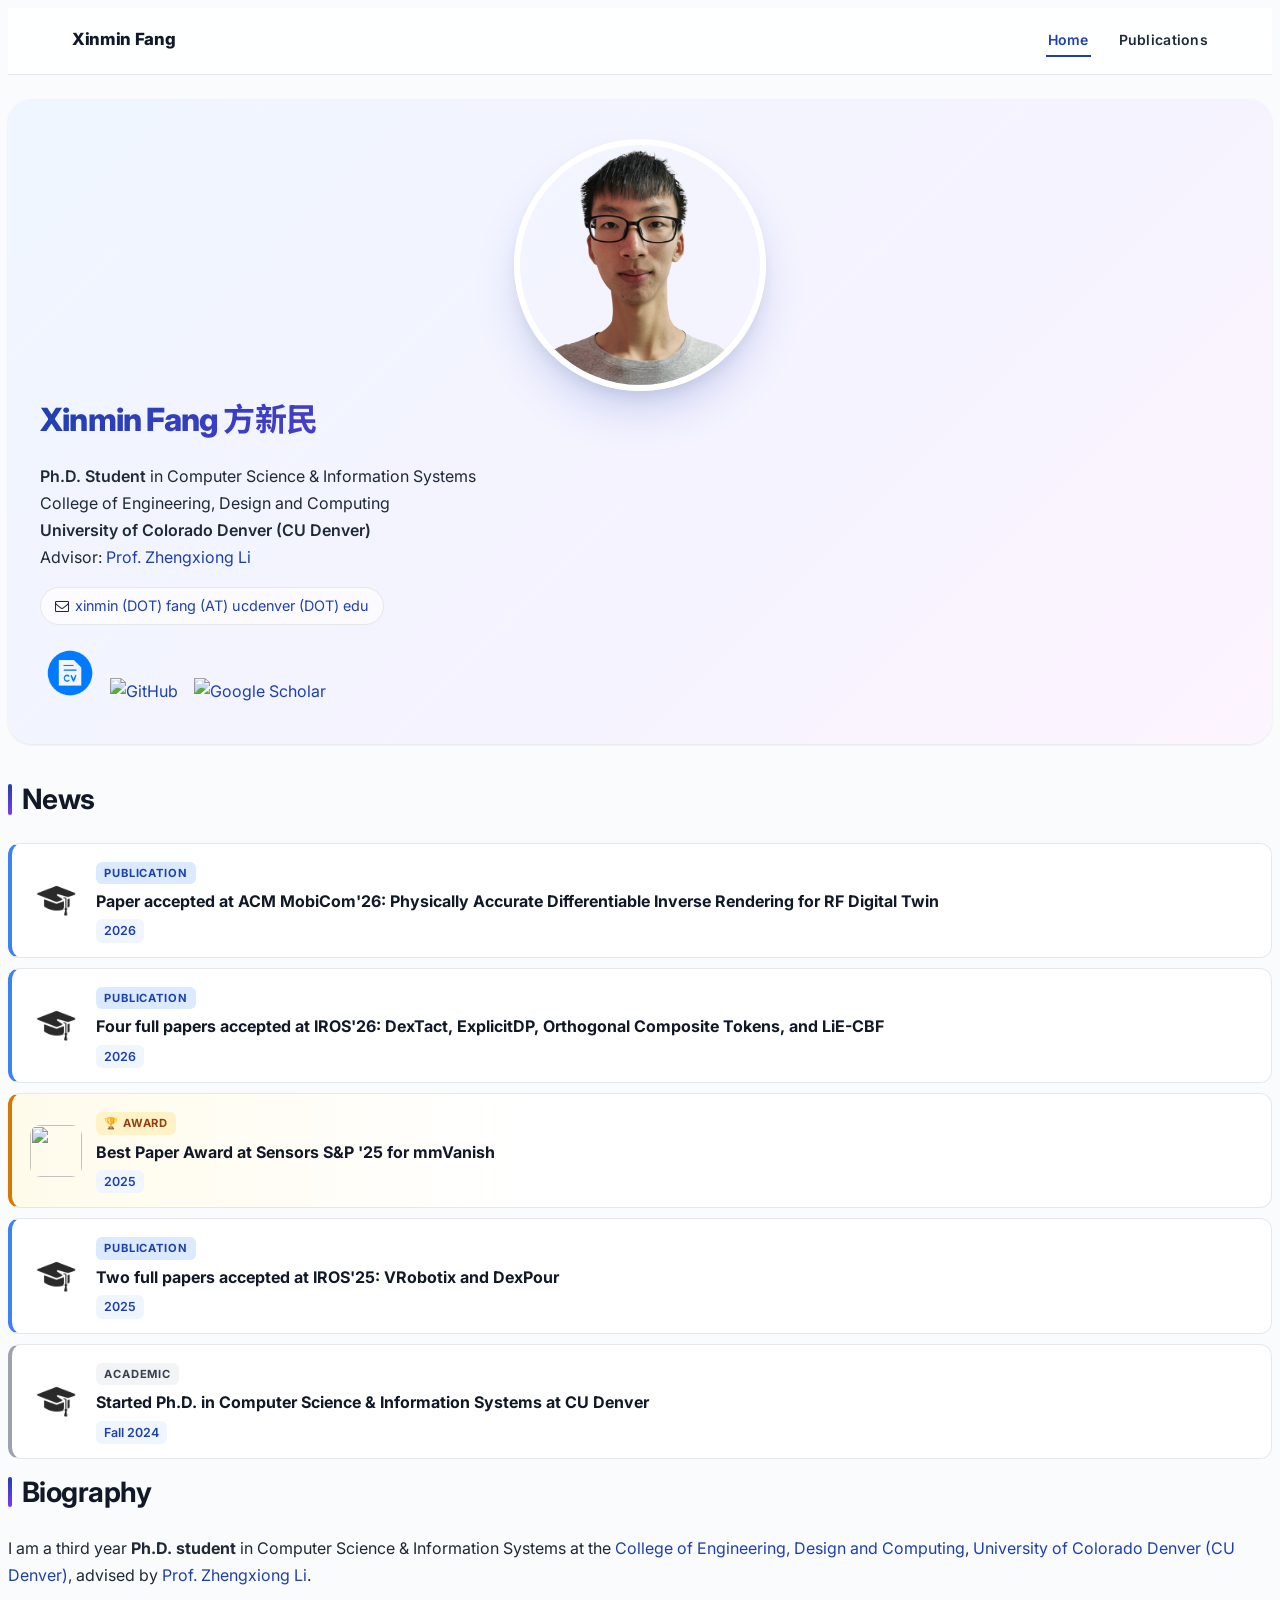
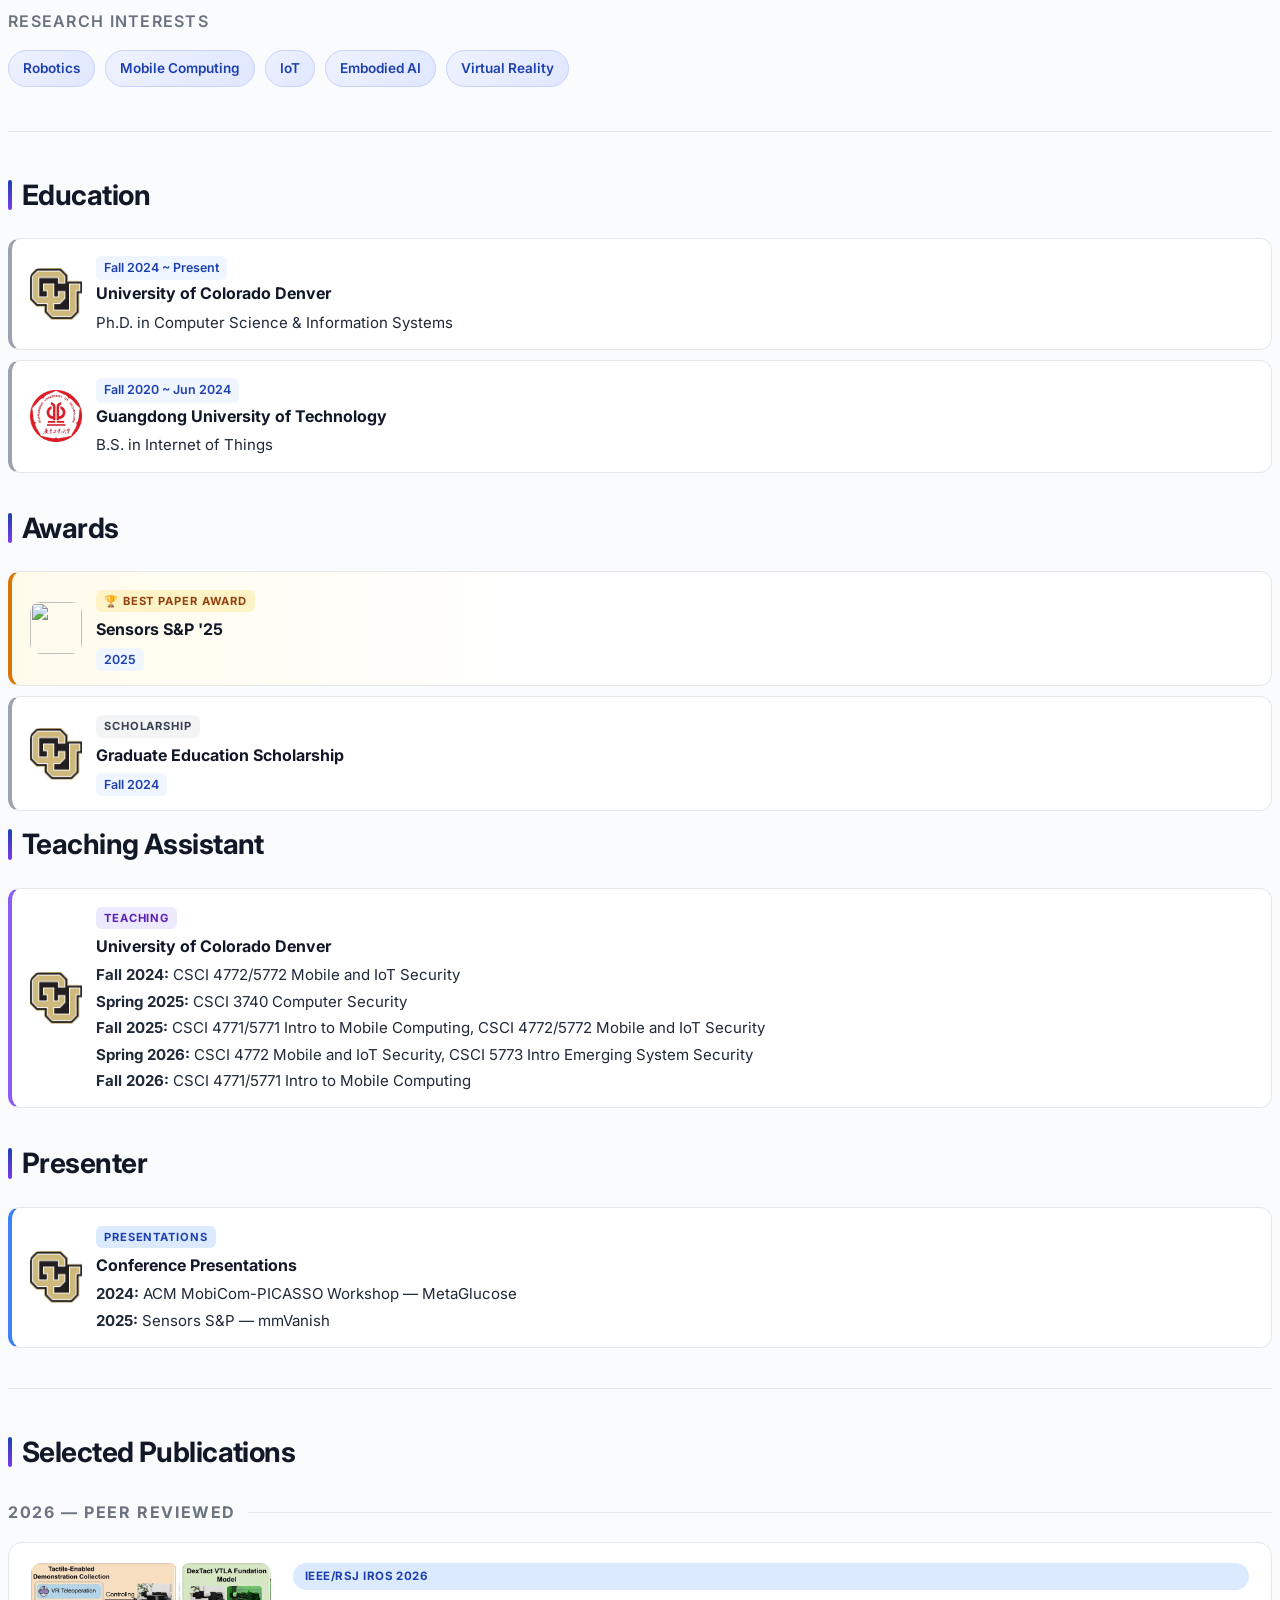
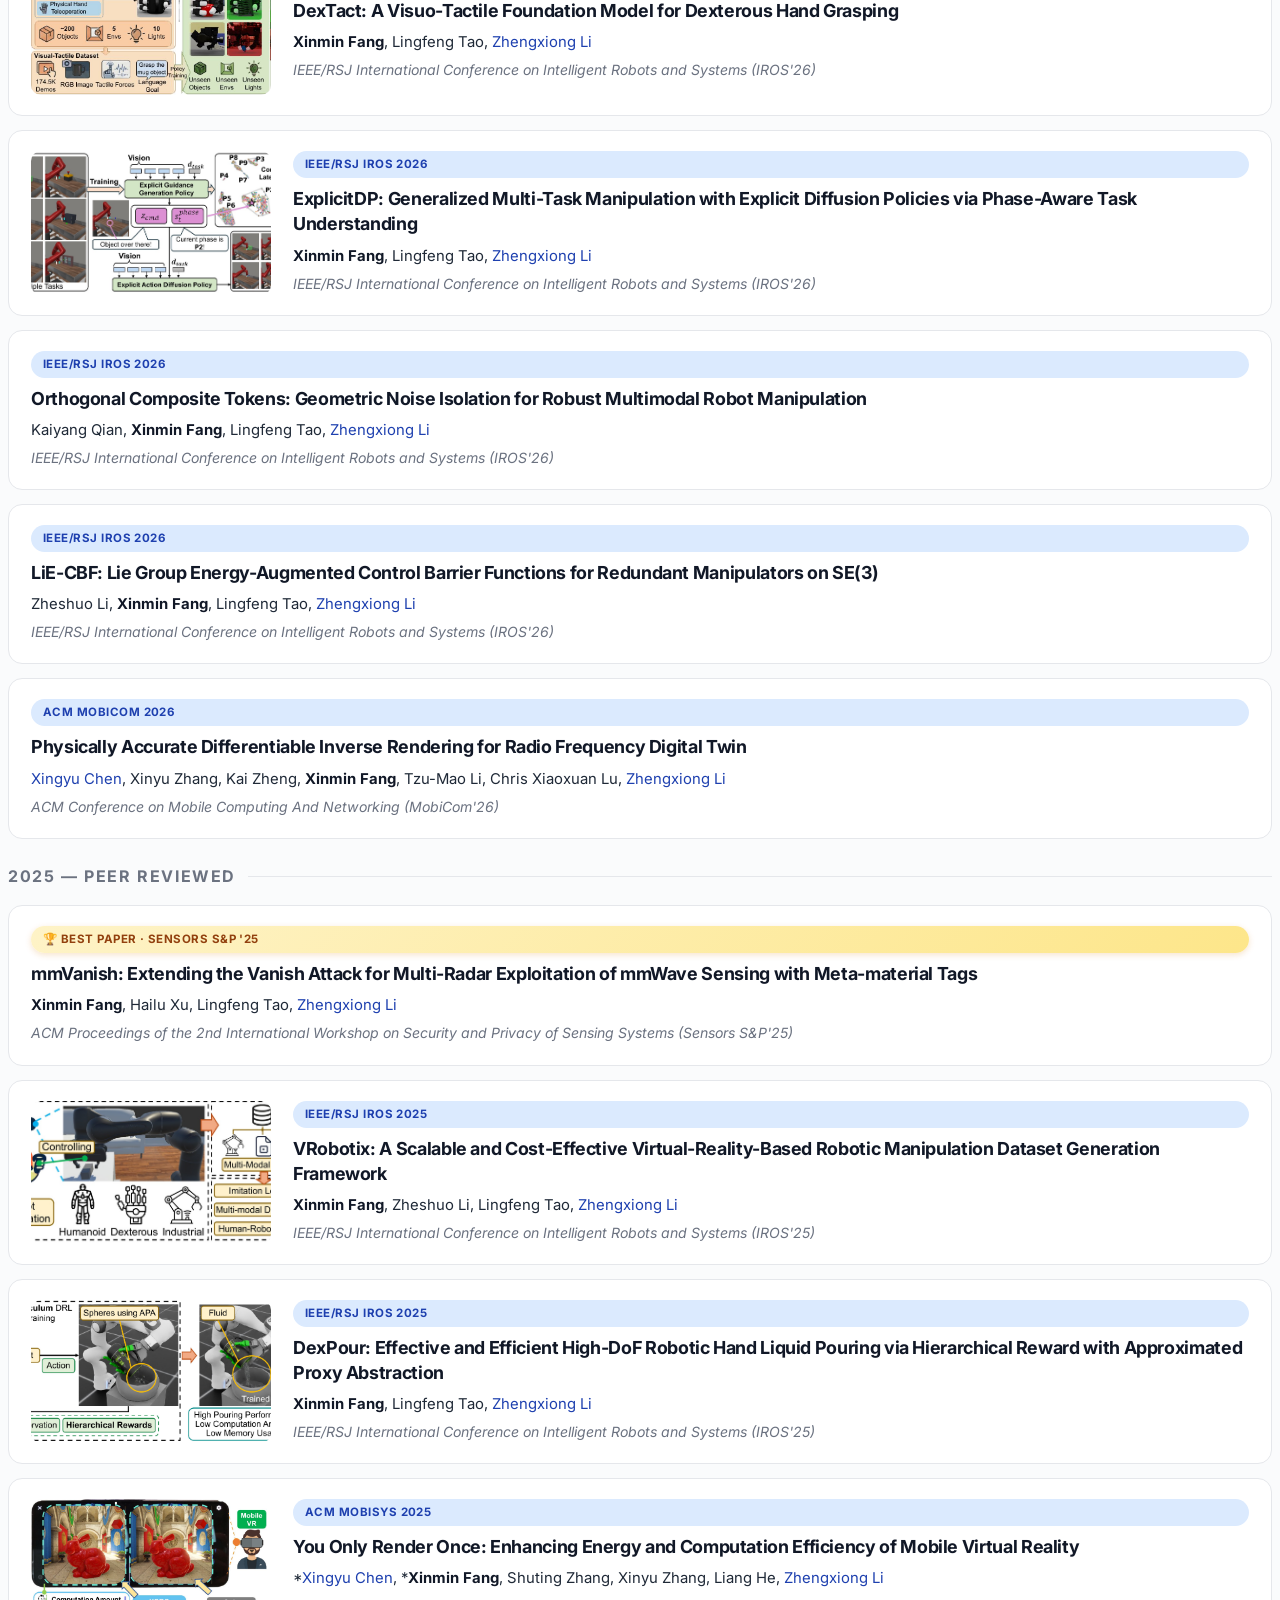
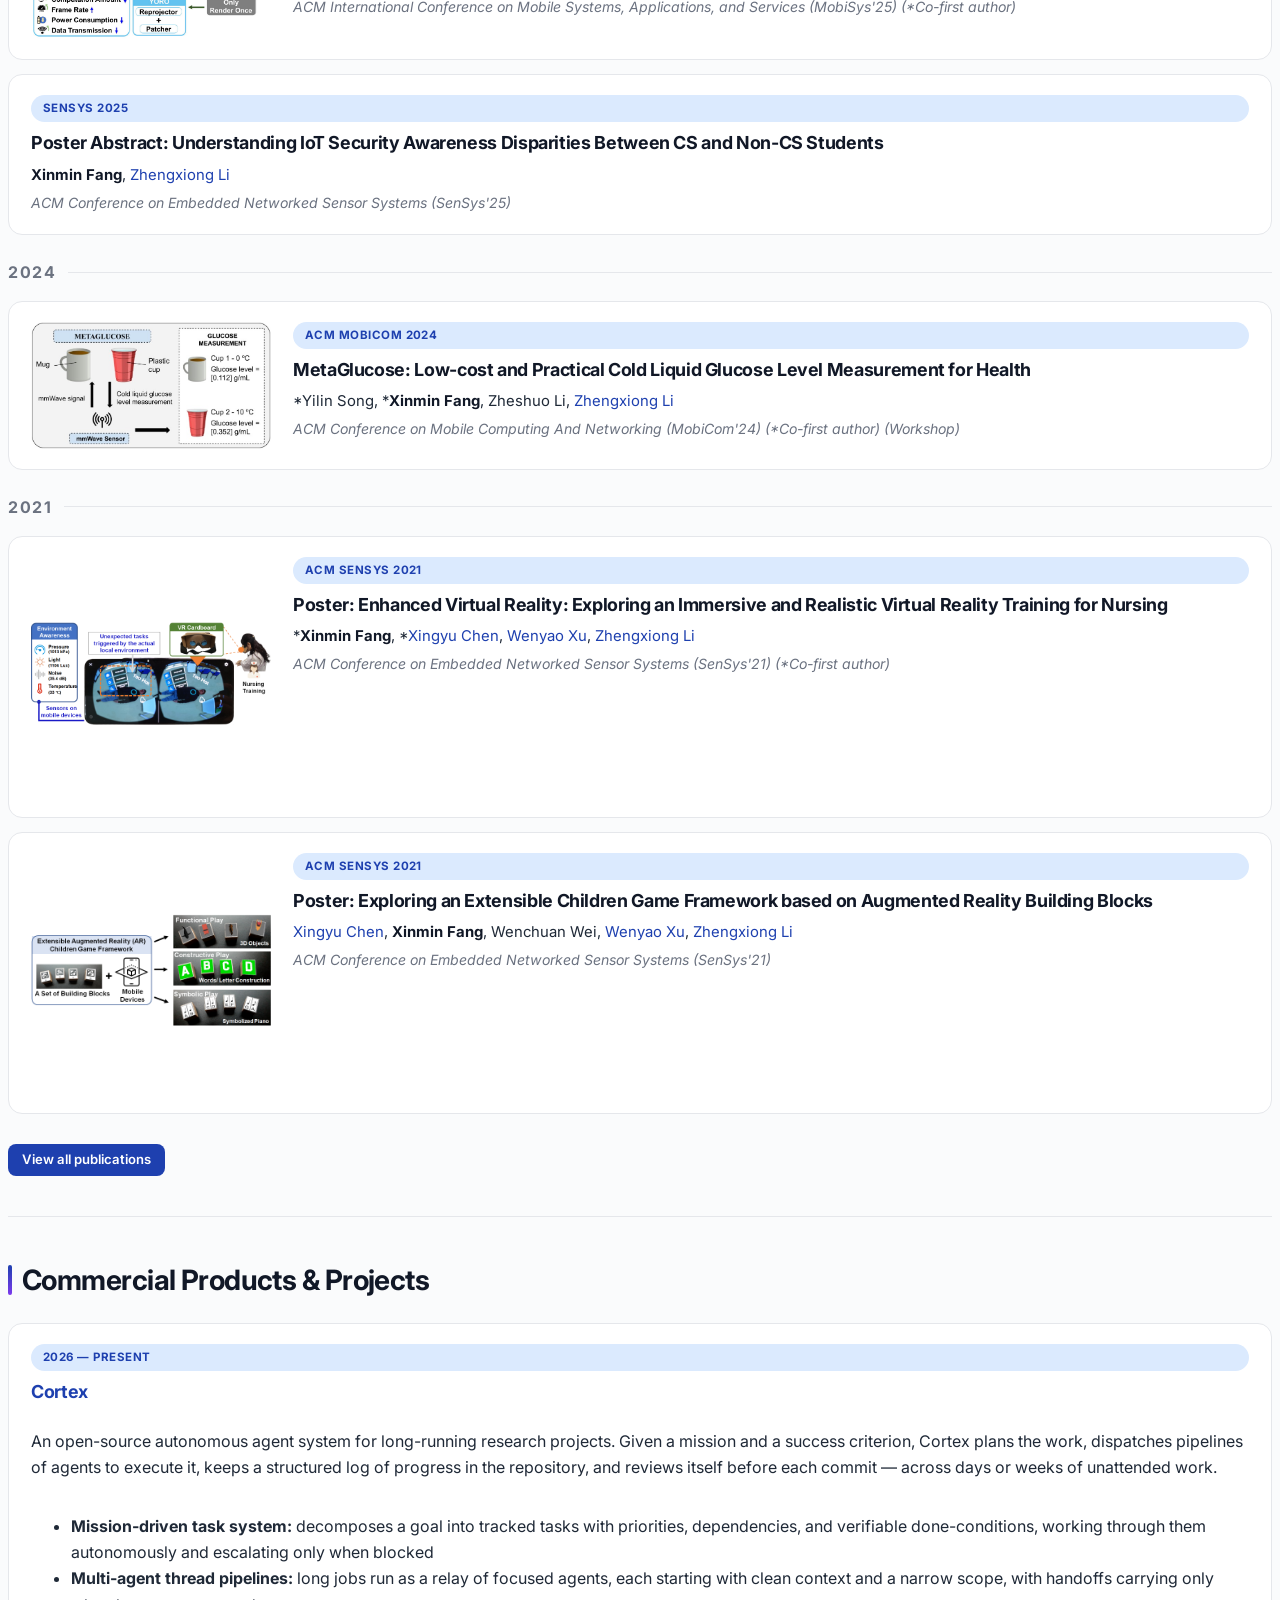
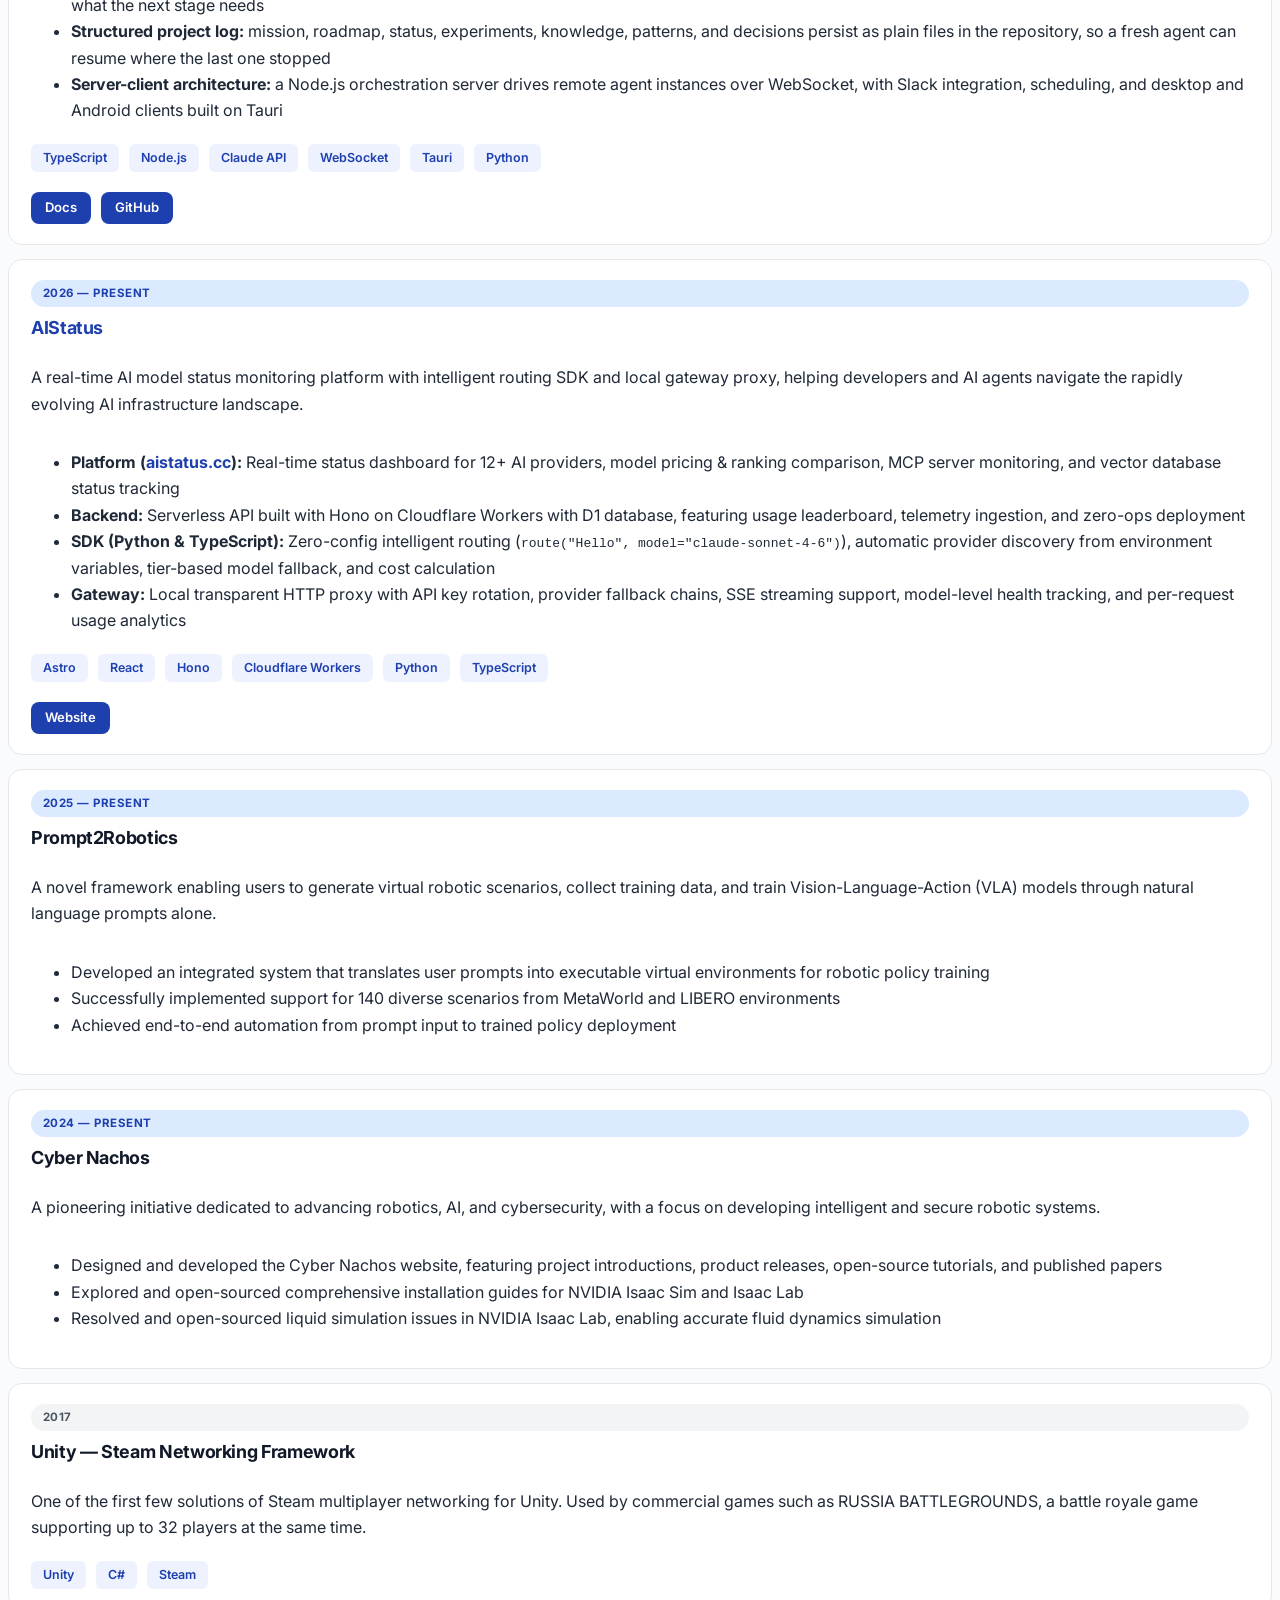
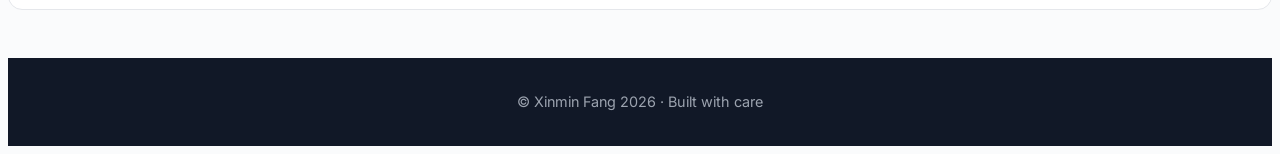
==== index.html @ eee4a8fd "Add 5 missing publications; fix YORO title and preprint years - Add Orthogonal Composite Tokens and " ====
<!doctype html>
<html lang="en">

<head>
  <meta charset="utf-8">
  <meta name="viewport" content="width=device-width, initial-scale=1, shrink-to-fit=no">
  <meta name="description" content="Xinmin Fang - Ph.D. Student in Computer Science at CU Denver">
  <meta name="author" content="Xinmin Fang">
  <title>Xinmin Fang | 方新民</title>

  <link rel="canonical" href="https://fangxm.me/">
  <link href="bootstrap/css/bootstrap.min.css" rel="stylesheet">
  <link rel="stylesheet" href="https://cdnjs.cloudflare.com/ajax/libs/font-awesome/4.7.0/css/font-awesome.min.css">
  <link rel="preconnect" href="https://fonts.googleapis.com">
  <link rel="preconnect" href="https://fonts.gstatic.com" crossorigin>
  <link href="https://fonts.googleapis.com/css2?family=Inter:wght@400;500;600;700;800&family=Noto+Sans+SC:wght@400;500;700&display=swap" rel="stylesheet">
  <link rel="stylesheet" href="styles.css">
</head>


<script src="https://ajax.aspnetcdn.com/ajax/jQuery/jquery-3.4.1.min.js"></script>
<script src="https://getbootstrap.com/docs/4.0/assets/js/vendor/popper.min.js"
  integrity="sha384-ApNbgh9B+Y1QKtv3Rn7W3mgPxhU9K/ScQsAP7hUibX39j7fakFPskvXusvfa0b4Q" crossorigin="anonymous"></script>
<script src="https://getbootstrap.com/docs/4.0/dist/js/bootstrap.min.js"
  integrity="sha384-JZR6Spejh4U02d8jOt6vLEHfe/JQGiRRSQQxSfFWpi1MquVdAyjUar5+76PVCmYl" crossorigin="anonymous"></script>

<!-- Google Analytics -->
<script async src="https://www.googletagmanager.com/gtag/js?id=UA-132051884-3"></script>
<script>
  window.dataLayer = window.dataLayer || [];
  function gtag() { dataLayer.push(arguments); }
  gtag('js', new Date());
  gtag('config', 'UA-132051884-3');
</script>


<body>

  <!-- Sticky Nav -->
  <nav class="site-nav">
    <div class="nav-inner">
      <a class="nav-brand" href="index.html">Xinmin Fang</a>
      <div class="nav-links">
        <a href="index.html" class="active">Home</a>
        <a href="publications.html">Publications</a>
      </div>
    </div>
  </nav>

  <a id="top"></a>

  <!-- Hero -->
  <main role="main" class="container">
    <div class="hero">
      <div class="row align-items-center">
        <div class="col-md-5 text-center">
          <img class="hero-avatar" src="images/A.png" alt="Xinmin Fang">
        </div>
        <div class="col-md-7 text-center text-md-left pt-3 pt-md-0">
          <h1 class="hero-name">Xinmin Fang <span class="cn">方新民</span></h1>
          <p class="hero-role">
            <b>Ph.D. Student</b> in Computer Science &amp; Information Systems<br>
            College of Engineering, Design and Computing<br>
            <b>University of Colorado Denver (CU Denver)</b><br>
            Advisor: <a href="https://cse.ucdenver.edu/~lizheng/" target="_blank">Prof. Zhengxiong Li</a>
          </p>
          <div class="hero-email">
            <i class="fa fa-envelope-o"></i>
            <a href="mailto:xinmin.fang@ucdenver.edu">xinmin (DOT) fang (AT) ucdenver (DOT) edu</a>
          </div>
          <div class="hero-links">
            <a href="files/CV_Xinmin_Fang.pdf" title="CV"><img class="image-btn" height="48" src="images/icons/cv2.png" alt="CV"></a>
            <a href="https://github.com/fangxm233" title="GitHub" target="_blank"><img class="image-btn" height="48" src="images/icons/github.png" alt="GitHub"></a>
            <a href="https://scholar.google.com/citations?user=GxauvigAAAAJ" title="Google Scholar" target="_blank"><img class="image-btn" height="48" src="images/icons/google-scholar.png" alt="Google Scholar"></a>
          </div>
        </div>
      </div>
    </div>
  </main>

  <!-- News & Biography -->
  <div class="container">
    <div class="row">
      <div class="col-md-7">
        <a id="news"></a>
        <h2 class="section-title">News</h2>

        <div class="info-card accent-publication">
          <img src="images/icons/Academic.png" class="card-icon" alt="">
          <div class="card-body-text">
            <span class="card-label publication">Publication</span>
            <span class="card-title">Paper accepted at ACM MobiCom'26: Physically Accurate Differentiable Inverse Rendering for RF Digital Twin</span>
            <span class="card-text"><span class="date-badge">2026</span></span>
          </div>
        </div>

        <div class="info-card accent-publication">
          <img src="images/icons/Academic.png" class="card-icon" alt="">
          <div class="card-body-text">
            <span class="card-label publication">Publication</span>
            <span class="card-title">Four full papers accepted at IROS'26: DexTact, ExplicitDP, Orthogonal Composite Tokens, and LiE-CBF</span>
            <span class="card-text"><span class="date-badge">2026</span></span>
          </div>
        </div>

        <div class="info-card accent-award">
          <img src="images/icons/Award.png" class="card-icon" alt="">
          <div class="card-body-text">
            <span class="card-label award">🏆 Award</span>
            <span class="card-title">Best Paper Award at Sensors S&amp;P '25 for mmVanish</span>
            <span class="card-text"><span class="date-badge">2025</span></span>
          </div>
        </div>

        <div class="info-card accent-publication">
          <img src="images/icons/Academic.png" class="card-icon" alt="">
          <div class="card-body-text">
            <span class="card-label publication">Publication</span>
            <span class="card-title">Two full papers accepted at IROS'25: VRobotix and DexPour</span>
            <span class="card-text"><span class="date-badge">2025</span></span>
          </div>
        </div>

        <div class="info-card accent-academic">
          <img src="images/icons/Academic.png" class="card-icon" alt="">
          <div class="card-body-text">
            <span class="card-label academic">Academic</span>
            <span class="card-title">Started Ph.D. in Computer Science &amp; Information Systems at CU Denver</span>
            <span class="card-text"><span class="date-badge">Fall 2024</span></span>
          </div>
        </div>

      </div>

      <div class="col-md-5">
        <a id="bio"></a>
        <h2 class="section-title">Biography</h2>
        <p>
          I am a third year <b>Ph.D. student</b> in Computer Science &amp; Information Systems at the
          <a href="https://engineering.ucdenver.edu/" target="_blank">College of Engineering, Design and Computing</a>,
          <a href="https://ucdenver.edu/" target="_blank">University of Colorado Denver (CU Denver)</a>,
          advised by <a href="https://cse.ucdenver.edu/~lizheng/" target="_blank">Prof. Zhengxiong Li</a>.
        </p>
        <h4 class="sub-title">Research Interests</h4>
        <div>
          <span class="tag">Robotics</span>
          <span class="tag">Mobile Computing</span>
          <span class="tag">IoT</span>
          <span class="tag">Embodied AI</span>
          <span class="tag">Virtual Reality</span>
        </div>
      </div>
    </div>

    <hr class="section-divider">
  </div>

  <!-- Education / Awards / TA / Presenter -->
  <div class="container">
    <a id="education"></a>
    <div class="row">
      <div class="col-md-6">
        <h2 class="section-title">Education</h2>
        <div class="info-card accent-academic">
          <img src="images/Education/UCD.png" class="card-icon" alt="">
          <div class="card-body-text">
            <span class="date-badge">Fall 2024 ~ Present</span>
            <span class="card-title">University of Colorado Denver</span>
            <span class="card-text">Ph.D. in Computer Science &amp; Information Systems</span>
          </div>
        </div>
        <div class="info-card accent-academic">
          <img src="images/Education/GDUT.png" class="card-icon" alt="">
          <div class="card-body-text">
            <span class="date-badge">Fall 2020 ~ Jun 2024</span>
            <span class="card-title">Guangdong University of Technology</span>
            <span class="card-text">B.S. in Internet of Things</span>
          </div>
        </div>

        <h2 class="section-title" style="margin-top: 2rem;">Awards</h2>
        <div class="info-card accent-award">
          <img src="images/icons/Award.png" class="card-icon" alt="">
          <div class="card-body-text">
            <span class="card-label award">🏆 Best Paper Award</span>
            <span class="card-title">Sensors S&amp;P '25</span>
            <span class="card-text"><span class="date-badge">2025</span></span>
          </div>
        </div>
        <div class="info-card accent-academic">
          <img src="images/Education/UCD.png" class="card-icon" alt="">
          <div class="card-body-text">
            <span class="card-label academic">Scholarship</span>
            <span class="card-title">Graduate Education Scholarship</span>
            <span class="card-text"><span class="date-badge">Fall 2024</span></span>
          </div>
        </div>
      </div>

      <div class="col-md-6">
        <h2 class="section-title">Teaching Assistant</h2>
        <div class="info-card accent-teaching">
          <img src="images/Education/UCD.png" class="card-icon" alt="">
          <div class="card-body-text">
            <span class="card-label teaching">Teaching</span>
            <span class="card-title">University of Colorado Denver</span>
            <span class="card-text">
              <b>Fall 2024:</b> CSCI 4772/5772 Mobile and IoT Security<br>
              <b>Spring 2025:</b> CSCI 3740 Computer Security<br>
              <b>Fall 2025:</b> CSCI 4771/5771 Intro to Mobile Computing, CSCI 4772/5772 Mobile and IoT Security<br>
              <b>Spring 2026:</b> CSCI 4772 Mobile and IoT Security, CSCI 5773 Intro Emerging System Security<br>
              <b>Fall 2026:</b> CSCI 4771/5771 Intro to Mobile Computing
            </span>
          </div>
        </div>

        <h2 class="section-title" style="margin-top: 2rem;">Presenter</h2>
        <div class="info-card accent-publication">
          <img src="images/Education/UCD.png" class="card-icon" alt="">
          <div class="card-body-text">
            <span class="card-label publication">Presentations</span>
            <span class="card-title">Conference Presentations</span>
            <span class="card-text">
              <b>2024:</b> ACM MobiCom-PICASSO Workshop — MetaGlucose<br>
              <b>2025:</b> Sensors S&amp;P — mmVanish
            </span>
          </div>
        </div>
      </div>
    </div>

    <hr class="section-divider">
  </div>

  <!-- Publications -->
  <div class="container">
    <a id="publications"></a>
    <h2 class="section-title">Selected Publications</h2>
    <div class="year-header">2026 — Peer Reviewed</div>

    <div class="pub-card">
      <div class="pub-thumb"><img src="images/Publications/IROS_DexTact.jpg" alt="DexTact"></div>
      <div class="pub-body">
        <span class="venue-pill">IEEE/RSJ IROS 2026</span>
        <h3>DexTact: A Visuo-Tactile Foundation Model for Dexterous Hand Grasping</h3>
        <div class="pub-authors"><b>Xinmin Fang</b>, Lingfeng Tao, <a href="https://cse.ucdenver.edu/~lizheng/" target="_blank">Zhengxiong Li</a></div>
        <p class="pub-venue">IEEE/RSJ International Conference on Intelligent Robots and Systems (IROS'26)</p>
      </div>
    </div>

    <div class="pub-card">
      <div class="pub-thumb"><img src="images/Publications/IROS_ExplicitDP.jpg" alt="ExplicitDP"></div>
      <div class="pub-body">
        <span class="venue-pill">IEEE/RSJ IROS 2026</span>
        <h3>ExplicitDP: Generalized Multi-Task Manipulation with Explicit Diffusion Policies via Phase-Aware Task Understanding</h3>
        <div class="pub-authors"><b>Xinmin Fang</b>, Lingfeng Tao, <a href="https://cse.ucdenver.edu/~lizheng/" target="_blank">Zhengxiong Li</a></div>
        <p class="pub-venue">IEEE/RSJ International Conference on Intelligent Robots and Systems (IROS'26)</p>
      </div>
    </div>

    <div class="pub-card">
      <div class="pub-body">
        <span class="venue-pill">IEEE/RSJ IROS 2026</span>
        <h3>Orthogonal Composite Tokens: Geometric Noise Isolation for Robust Multimodal Robot Manipulation</h3>
        <div class="pub-authors">Kaiyang Qian, <b>Xinmin Fang</b>, Lingfeng Tao, <a href="https://cse.ucdenver.edu/~lizheng/" target="_blank">Zhengxiong Li</a></div>
        <p class="pub-venue">IEEE/RSJ International Conference on Intelligent Robots and Systems (IROS'26)</p>
      </div>
    </div>

    <div class="pub-card">
      <div class="pub-body">
        <span class="venue-pill">IEEE/RSJ IROS 2026</span>
        <h3>LiE-CBF: Lie Group Energy-Augmented Control Barrier Functions for Redundant Manipulators on SE(3)</h3>
        <div class="pub-authors">Zheshuo Li, <b>Xinmin Fang</b>, Lingfeng Tao, <a href="https://cse.ucdenver.edu/~lizheng/" target="_blank">Zhengxiong Li</a></div>
        <p class="pub-venue">IEEE/RSJ International Conference on Intelligent Robots and Systems (IROS'26)</p>
      </div>
    </div>

    <div class="pub-card">
      <div class="pub-body">
        <span class="venue-pill">ACM MobiCom 2026</span>
        <h3>Physically Accurate Differentiable Inverse Rendering for Radio Frequency Digital Twin</h3>
        <div class="pub-authors"><a href="https://xingyuchen.me/" target="_blank">Xingyu Chen</a>, Xinyu Zhang, Kai Zheng, <b>Xinmin Fang</b>, Tzu-Mao Li, Chris Xiaoxuan Lu, <a href="https://cse.ucdenver.edu/~lizheng/" target="_blank">Zhengxiong Li</a></div>
        <p class="pub-venue">ACM Conference on Mobile Computing And Networking (MobiCom'26)</p>
      </div>
    </div>

    <div class="year-header">2025 — Peer Reviewed</div>

    <div class="pub-card">
      <div class="pub-body">
        <span class="venue-pill award">🏆 Best Paper · Sensors S&amp;P '25</span>
        <h3>mmVanish: Extending the Vanish Attack for Multi-Radar Exploitation of mmWave Sensing with Meta-material Tags</h3>
        <div class="pub-authors"><b>Xinmin Fang</b>, Hailu Xu, Lingfeng Tao, <a href="https://cse.ucdenver.edu/~lizheng/" target="_blank">Zhengxiong Li</a></div>
        <p class="pub-venue">ACM Proceedings of the 2nd International Workshop on Security and Privacy of Sensing Systems (Sensors S&amp;P'25)</p>
      </div>
    </div>

    <div class="pub-card">
      <div class="pub-thumb"><img src="images/Publications/IROS_VRobotix.jpg" alt="VRobotix"></div>
      <div class="pub-body">
        <span class="venue-pill">IEEE/RSJ IROS 2025</span>
        <h3>VRobotix: A Scalable and Cost-Effective Virtual-Reality-Based Robotic Manipulation Dataset Generation Framework</h3>
        <div class="pub-authors"><b>Xinmin Fang</b>, Zheshuo Li, Lingfeng Tao, <a href="https://cse.ucdenver.edu/~lizheng/" target="_blank">Zhengxiong Li</a></div>
        <p class="pub-venue">IEEE/RSJ International Conference on Intelligent Robots and Systems (IROS'25)</p>
      </div>
    </div>

    <div class="pub-card">
      <div class="pub-thumb"><img src="images/Publications/IROS_DexPour.jpg" alt="DexPour"></div>
      <div class="pub-body">
        <span class="venue-pill">IEEE/RSJ IROS 2025</span>
        <h3>DexPour: Effective and Efficient High-DoF Robotic Hand Liquid Pouring via Hierarchical Reward with Approximated Proxy Abstraction</h3>
        <div class="pub-authors"><b>Xinmin Fang</b>, Lingfeng Tao, <a href="https://cse.ucdenver.edu/~lizheng/" target="_blank">Zhengxiong Li</a></div>
        <p class="pub-venue">IEEE/RSJ International Conference on Intelligent Robots and Systems (IROS'25)</p>
      </div>
    </div>

    <div class="pub-card">
      <div class="pub-thumb"><img src="images/Publications/MobiSys_YORO.jpg" alt="You Only Render Once"></div>
      <div class="pub-body">
        <span class="venue-pill">ACM MobiSys 2025</span>
        <h3>You Only Render Once: Enhancing Energy and Computation Efficiency of Mobile Virtual Reality</h3>
        <div class="pub-authors">*<a href="https://xingyuchen.me/" target="_blank">Xingyu Chen</a>, *<b>Xinmin Fang</b>, Shuting Zhang, Xinyu Zhang, Liang He, <a href="https://cse.ucdenver.edu/~lizheng/" target="_blank">Zhengxiong Li</a></div>
        <p class="pub-venue">ACM International Conference on Mobile Systems, Applications, and Services (MobiSys'25) (*Co-first author)</p>
      </div>
    </div>

    <div class="pub-card">
      <div class="pub-body">
        <span class="venue-pill">SenSys 2025</span>
        <h3>Poster Abstract: Understanding IoT Security Awareness Disparities Between CS and Non-CS Students</h3>
        <div class="pub-authors"><b>Xinmin Fang</b>, <a href="https://cse.ucdenver.edu/~lizheng/" target="_blank">Zhengxiong Li</a></div>
        <p class="pub-venue">ACM Conference on Embedded Networked Sensor Systems (SenSys'25)</p>
      </div>
    </div>

    <div class="year-header">2024</div>

    <div class="pub-card">
      <div class="pub-thumb"><img src="images/Publications/MobiCom_MetaGlucose.jpg" alt="MetaGlucose"></div>
      <div class="pub-body">
        <span class="venue-pill">ACM MobiCom 2024</span>
        <h3>MetaGlucose: Low-cost and Practical Cold Liquid Glucose Level Measurement for Health</h3>
        <div class="pub-authors">*Yilin Song, *<b>Xinmin Fang</b>, Zheshuo Li, <a href="https://cse.ucdenver.edu/~lizheng/" target="_blank">Zhengxiong Li</a></div>
        <p class="pub-venue">ACM Conference on Mobile Computing And Networking (MobiCom'24) (*Co-first author) (Workshop)</p>
      </div>
    </div>

    <div class="year-header">2021</div>

    <div class="pub-card">
      <div class="pub-thumb"><img src="images/Publications/Sensys2021/VR.png" alt="Enhanced VR"></div>
      <div class="pub-body">
        <span class="venue-pill">ACM SenSys 2021</span>
        <h3>Poster: Enhanced Virtual Reality: Exploring an Immersive and Realistic Virtual Reality Training for Nursing</h3>
        <div class="pub-authors">*<b>Xinmin Fang</b>, *<a href="https://xingyuchen.me/" target="_blank">Xingyu Chen</a>, <a href="https://cse.buffalo.edu/~wenyaoxu/" target="_blank">Wenyao Xu</a>, <a href="https://cse.ucdenver.edu/~lizheng/" target="_blank">Zhengxiong Li</a></div>
        <p class="pub-venue">ACM Conference on Embedded Networked Sensor Systems (SenSys'21) (*Co-first author)</p>
      </div>
    </div>

    <div class="pub-card">
      <div class="pub-thumb"><img src="images/Publications/Sensys2021/AR.png" alt="AR Game"></div>
      <div class="pub-body">
        <span class="venue-pill">ACM SenSys 2021</span>
        <h3>Poster: Exploring an Extensible Children Game Framework based on Augmented Reality Building Blocks</h3>
        <div class="pub-authors"><a href="https://xingyuchen.me/" target="_blank">Xingyu Chen</a>, <b>Xinmin Fang</b>, Wenchuan Wei, <a href="https://cse.buffalo.edu/~wenyaoxu/" target="_blank">Wenyao Xu</a>, <a href="https://cse.ucdenver.edu/~lizheng/" target="_blank">Zhengxiong Li</a></div>
        <p class="pub-venue">ACM Conference on Embedded Networked Sensor Systems (SenSys'21)</p>
      </div>
    </div>

    <div style="margin-top: 1.25rem;">
      <a href="publications.html" class="btn-ext">View all publications</a>
    </div>

    <hr class="section-divider">
  </div>

  <!-- Projects -->
  <div class="container">
    <a id="projects"></a>
    <h2 class="section-title">Commercial Products &amp; Projects</h2>

    <div class="pub-card">
      <div class="pub-body">
        <span class="venue-pill">2026 — Present</span>
        <h3><a href="https://fangxm233.github.io/cortex-agent/" target="_blank">Cortex</a></h3>
        <p>An open-source autonomous agent system for long-running research projects. Given a mission and a success criterion, Cortex plans the work, dispatches pipelines of agents to execute it, keeps a structured log of progress in the repository, and reviews itself before each commit — across days or weeks of unattended work.</p>
        <ul>
          <li><b>Mission-driven task system:</b> decomposes a goal into tracked tasks with priorities, dependencies, and verifiable done-conditions, working through them autonomously and escalating only when blocked</li>
          <li><b>Multi-agent thread pipelines:</b> long jobs run as a relay of focused agents, each starting with clean context and a narrow scope, with handoffs carrying only what the next stage needs</li>
          <li><b>Structured project log:</b> mission, roadmap, status, experiments, knowledge, patterns, and decisions persist as plain files in the repository, so a fresh agent can resume where the last one stopped</li>
          <li><b>Server-client architecture:</b> a Node.js orchestration server drives remote agent instances over WebSocket, with Slack integration, scheduling, and desktop and Android clients built on Tauri</li>
        </ul>
        <div>
          <span class="badge-tech">TypeScript</span>
          <span class="badge-tech">Node.js</span>
          <span class="badge-tech">Claude API</span>
          <span class="badge-tech">WebSocket</span>
          <span class="badge-tech">Tauri</span>
          <span class="badge-tech">Python</span>
        </div>
        <div style="margin-top: 10px;">
          <a href="https://fangxm233.github.io/cortex-agent/" target="_blank" class="btn-ext">Docs</a>
          <a href="https://github.com/fangxm233/cortex-agent" target="_blank" class="btn-ext">GitHub</a>
        </div>
      </div>
    </div>

    <div class="pub-card">
      <div class="pub-body">
        <span class="venue-pill">2026 — Present</span>
        <h3><a href="https://aistatus.cc" target="_blank">AIStatus</a></h3>
        <p>A real-time AI model status monitoring platform with intelligent routing SDK and local gateway proxy, helping developers and AI agents navigate the rapidly evolving AI infrastructure landscape.</p>
        <ul>
          <li><b>Platform (<a href="https://aistatus.cc" target="_blank">aistatus.cc</a>):</b> Real-time status dashboard for 12+ AI providers, model pricing &amp; ranking comparison, MCP server monitoring, and vector database status tracking</li>
          <li><b>Backend:</b> Serverless API built with Hono on Cloudflare Workers with D1 database, featuring usage leaderboard, telemetry ingestion, and zero-ops deployment</li>
          <li><b>SDK (Python &amp; TypeScript):</b> Zero-config intelligent routing (<code>route("Hello", model="claude-sonnet-4-6")</code>), automatic provider discovery from environment variables, tier-based model fallback, and cost calculation</li>
          <li><b>Gateway:</b> Local transparent HTTP proxy with API key rotation, provider fallback chains, SSE streaming support, model-level health tracking, and per-request usage analytics</li>
        </ul>
        <div>
          <span class="badge-tech">Astro</span>
          <span class="badge-tech">React</span>
          <span class="badge-tech">Hono</span>
          <span class="badge-tech">Cloudflare Workers</span>
          <span class="badge-tech">Python</span>
          <span class="badge-tech">TypeScript</span>
        </div>
        <div style="margin-top: 10px;">
          <a href="https://aistatus.cc" target="_blank" class="btn-ext">Website</a>
        </div>
      </div>
    </div>

    <div class="pub-card">
      <div class="pub-body">
        <span class="venue-pill">2025 — Present</span>
        <h3>Prompt2Robotics</h3>
        <p>A novel framework enabling users to generate virtual robotic scenarios, collect training data, and train Vision-Language-Action (VLA) models through natural language prompts alone.</p>
        <ul>
          <li>Developed an integrated system that translates user prompts into executable virtual environments for robotic policy training</li>
          <li>Successfully implemented support for 140 diverse scenarios from MetaWorld and LIBERO environments</li>
          <li>Achieved end-to-end automation from prompt input to trained policy deployment</li>
        </ul>
      </div>
    </div>

    <div class="pub-card">
      <div class="pub-body">
        <span class="venue-pill">2024 — Present</span>
        <h3>Cyber Nachos</h3>
        <p>A pioneering initiative dedicated to advancing robotics, AI, and cybersecurity, with a focus on developing intelligent and secure robotic systems.</p>
        <ul>
          <li>Designed and developed the Cyber Nachos website, featuring project introductions, product releases, open-source tutorials, and published papers</li>
          <li>Explored and open-sourced comprehensive installation guides for NVIDIA Isaac Sim and Isaac Lab</li>
          <li>Resolved and open-sourced liquid simulation issues in NVIDIA Isaac Lab, enabling accurate fluid dynamics simulation</li>
        </ul>
      </div>
    </div>

    <div class="pub-card">
      <div class="pub-body">
        <span class="venue-pill preprint">2017</span>
        <h3>Unity — Steam Networking Framework</h3>
        <p>One of the first few solutions of Steam multiplayer networking for Unity. Used by commercial games such as RUSSIA BATTLEGROUNDS, a battle royale game supporting up to 32 players at the same time.</p>
        <div>
          <span class="badge-tech">Unity</span>
          <span class="badge-tech">C#</span>
          <span class="badge-tech">Steam</span>
        </div>
      </div>
    </div>
  </div>

  <footer class="site-footer">
    <div class="container">
      <p>&copy; Xinmin Fang 2026 · Built with care</p>
    </div>
  </footer>
</body>

</html>
---- styles.css ----
:root {
    --primary: #1e40af;
    --primary-light: #3b82f6;
    --primary-50: #eff6ff;
    --accent: #d97706;
    --accent-light: #fbbf24;
    --bg: #fafbfc;
    --surface: #ffffff;
    --text: #1f2937;
    --text-muted: #6b7280;
    --border: #e5e7eb;
    --shadow-sm: 0 1px 2px rgba(0, 0, 0, .04), 0 1px 3px rgba(0, 0, 0, .06);
    --shadow-md: 0 4px 8px -2px rgba(0, 0, 0, .06), 0 2px 4px -1px rgba(0, 0, 0, .04);
    --shadow-lg: 0 12px 24px -8px rgba(0, 0, 0, .10), 0 4px 8px -2px rgba(0, 0, 0, .04);
  }

  body {
    font-family: 'Inter', 'Noto Sans SC', -apple-system, BlinkMacSystemFont, 'Segoe UI', Roboto, sans-serif;
    color: var(--text);
    background: var(--bg);
    line-height: 1.65;
    -webkit-font-smoothing: antialiased;
    -moz-osx-font-smoothing: grayscale;
  }

  h1, h2, h3, h4, h5 {
    font-weight: 700;
    letter-spacing: -0.02em;
    color: #111827;
  }

  h2.section-title {
    font-size: 1.75rem;
    margin: 0 0 1.25rem;
    position: relative;
    padding-left: 14px;
  }
  h2.section-title::before {
    content: '';
    position: absolute; left: 0; top: 8px; bottom: 8px;
    width: 4px; border-radius: 2px;
    background: linear-gradient(180deg, var(--primary), #7c3aed);
  }

  h4.sub-title {
    font-size: 1rem;
    color: var(--text-muted);
    text-transform: uppercase;
    letter-spacing: .08em;
    margin: 1.25rem 0 .75rem;
    font-weight: 600;
  }

  a {
    color: var(--primary);
    text-decoration: none;
    transition: color .15s ease;
  }
  a:hover { color: var(--primary-light); text-decoration: underline; }

  /* ============ Sticky Nav ============ */
  .site-nav {
    position: sticky; top: 0; z-index: 50;
    background: rgba(255, 255, 255, .85);
    backdrop-filter: saturate(180%) blur(12px);
    -webkit-backdrop-filter: saturate(180%) blur(12px);
    border-bottom: 1px solid var(--border);
  }
  .site-nav .nav-inner {
    max-width: 1140px; margin: 0 auto;
    display: flex; align-items: center; justify-content: space-between; gap: 20px;
    padding: 14px 16px;
    font-weight: 600; font-size: 14px;
  }
  .site-nav .nav-brand {
    font-size: 1.05rem; font-weight: 800; letter-spacing: -.02em;
    color: #111827; border-bottom: 2px solid transparent;
  }
  .site-nav .nav-brand:hover { color: var(--primary); border-bottom-color: transparent; }
  .site-nav .nav-links { display: flex; align-items: center; gap: 26px; }
  .site-nav a.active { color: var(--primary); border-bottom-color: var(--primary); }
  .site-nav a {
    color: var(--text);
    letter-spacing: .02em;
    white-space: nowrap;
    padding: 4px 2px;
    border-bottom: 2px solid transparent;
    transition: color .15s, border-color .15s;
  }
  .site-nav a:hover { color: var(--primary); text-decoration: none; border-bottom-color: var(--primary); }

  /* ============ Hero ============ */
  .hero {
    background: linear-gradient(135deg, #eff6ff 0%, #f5f3ff 60%, #fdf4ff 100%);
    border-radius: 24px;
    padding: 2.5rem 2rem;
    margin: 1.5rem 0 2rem;
    box-shadow: var(--shadow-sm);
  }
  .hero-avatar {
    width: 240px; height: 240px; border-radius: 50%;
    object-fit: cover;
    box-shadow: 0 24px 48px -12px rgba(30, 64, 175, .25), 0 8px 16px -4px rgba(0, 0, 0, .08);
    border: 6px solid #fff;
    display: block; margin: 0 auto;
  }
  .hero-name {
    font-size: 2rem; font-weight: 800; margin: 0 0 .75rem;
    background: linear-gradient(135deg, #1e40af 0%, #7c3aed 60%, #c026d3 100%);
    -webkit-background-clip: text; background-clip: text;
    -webkit-text-fill-color: transparent;
    letter-spacing: -0.025em;
  }
  .hero-name .cn { font-family: 'Noto Sans SC', sans-serif; font-weight: 700; }
  .hero-role { font-size: 1rem; line-height: 1.7; color: var(--text); margin-bottom: 1rem; }
  .hero-role b { font-weight: 600; }
  .hero-email {
    display: inline-flex; align-items: center; gap: 6px;
    padding: 6px 14px; border-radius: 999px;
    background: rgba(255, 255, 255, .7);
    border: 1px solid var(--border);
    font-size: .9rem; color: var(--text);
    margin-bottom: 1rem;
  }
  .hero-links { margin-top: .5rem; }
  .image-btn {
    transition: transform .2s ease, filter .2s ease;
    margin: 0 6px;
  }
  .image-btn:hover { transform: translateY(-3px) scale(1.05); filter: brightness(1.1); }

  /* ============ Info Cards (News/Education/Awards) ============ */
  .info-card {
    display: flex; align-items: center; gap: 14px;
    padding: 14px 18px;
    background: var(--surface);
    border: 1px solid var(--border);
    border-left: 4px solid var(--primary);
    border-radius: 12px;
    margin-bottom: 10px;
    transition: transform .2s ease, box-shadow .2s ease;
  }
  .info-card:hover { transform: translateY(-2px); box-shadow: var(--shadow-md); }
  .info-card.accent-award { border-left-color: var(--accent); background: linear-gradient(90deg, #fffbeb 0%, #fff 40%); }
  .info-card.accent-publication { border-left-color: var(--primary-light); }
  .info-card.accent-academic { border-left-color: #9ca3af; }
  .info-card.accent-research { border-left-color: #10b981; }
  .info-card.accent-teaching { border-left-color: #8b5cf6; }

  .info-card .card-icon {
    width: 52px; height: 52px; border-radius: 10px; flex-shrink: 0; object-fit: cover;
  }
  .info-card .card-body-text { flex: 1; min-width: 0; }
  .info-card .card-label {
    display: inline-block; font-size: .7rem; font-weight: 700;
    letter-spacing: .08em; text-transform: uppercase;
    padding: 2px 8px; border-radius: 6px; margin-bottom: 4px;
  }
  .card-label.award { background: #fef3c7; color: #92400e; }
  .card-label.publication { background: #dbeafe; color: #1e40af; }
  .card-label.academic { background: #f3f4f6; color: #374151; }
  .card-label.research { background: #d1fae5; color: #065f46; }
  .card-label.teaching { background: #ede9fe; color: #5b21b6; }
  .info-card .card-title { font-weight: 700; color: #111827; display: block; margin-bottom: 2px; }
  .info-card .card-text { color: var(--text); font-size: .94rem; line-height: 1.55; }
  .info-card .date-badge {
    display: inline-block; font-size: .78rem; font-weight: 600;
    color: var(--primary); background: var(--primary-50);
    padding: 2px 8px; border-radius: 6px; margin-right: 6px;
  }

  /* ============ Research Interest Tags ============ */
  .tag {
    display: inline-block; padding: 6px 14px; border-radius: 999px;
    font-size: .85rem; font-weight: 600; margin: 4px 6px 4px 0;
    background: linear-gradient(135deg, #eef2ff, #e0e7ff);
    color: var(--primary);
    border: 1px solid #c7d2fe;
    transition: transform .2s ease, box-shadow .2s ease;
    cursor: default;
  }
  .tag:hover { transform: translateY(-2px); box-shadow: var(--shadow-sm); }

  /* ============ Publication Cards ============ */
  .pub-card {
    display: flex; gap: 22px; align-items: stretch;
    background: var(--surface);
    border: 1px solid var(--border);
    border-radius: 14px;
    padding: 20px 22px;
    margin-bottom: 14px;
    transition: transform .2s ease, box-shadow .2s ease, border-color .2s ease;
  }
  .pub-card:hover { transform: translateY(-3px); box-shadow: var(--shadow-lg); border-color: #c7d2fe; }
  .pub-thumb {
    flex-shrink: 0; width: 240px;
    border-radius: 10px; overflow: hidden; background: #f3f4f6;
    display: flex; align-items: center; justify-content: center;
  }
  .pub-thumb img { width: 100%; height: 100%; object-fit: cover; display: block; }
  .pub-body { flex: 1; min-width: 0; display: flex; flex-direction: column; }
  .pub-body h3 { font-size: 1.12rem; margin: 8px 0 8px; line-height: 1.4; color: #111827; }
  .pub-authors { color: var(--text); font-size: .93rem; line-height: 1.55; }
  .pub-authors b { color: #111827; }
  .pub-venue { color: var(--text-muted); font-style: italic; font-size: .88rem; margin-top: 4px; margin-bottom: 0; }

  .venue-pill {
    display: inline-block; padding: 4px 12px; border-radius: 999px;
    font-size: .72rem; font-weight: 700; letter-spacing: .04em;
    background: #dbeafe; color: #1e40af; text-transform: uppercase;
  }
  .venue-pill.award {
    background: linear-gradient(135deg, #fef3c7, #fde68a);
    color: #92400e;
    box-shadow: 0 2px 6px rgba(217, 119, 6, .2);
  }
  .venue-pill.preprint { background: #f3f4f6; color: #4b5563; }

  .btn-ext {
    display: inline-block; padding: 5px 14px; border-radius: 8px;
    background: var(--primary); color: #fff !important; font-size: .82rem; font-weight: 600;
    margin-top: 10px; margin-right: 6px;
    transition: transform .15s, background .15s, box-shadow .15s;
  }
  .btn-ext:hover { background: var(--primary-light); transform: translateY(-1px); text-decoration: none; box-shadow: var(--shadow-sm); }

  .year-header {
    display: flex; align-items: center; gap: 12px;
    margin: 1.5rem 0 1rem;
    font-size: 1rem; font-weight: 700; color: var(--text-muted);
    text-transform: uppercase; letter-spacing: .1em;
  }
  .year-header::after {
    content: ''; flex: 1; height: 1px; background: var(--border);
  }

  /* ============ Project badges ============ */
  .badge-tech {
    display: inline-block; padding: 4px 12px; border-radius: 6px;
    background: #eef2ff; color: var(--primary);
    font-size: .78rem; font-weight: 600; margin-right: 6px; margin-top: 4px;
  }

  /* ============ Footer ============ */
  .site-footer {
    background: #111827; color: #9ca3af;
    padding: 2rem 0; margin-top: 3rem;
    text-align: center; font-size: .9rem;
  }
  .site-footer p { margin: 0; }

  /* ============ Responsive ============ */
  @media (max-width: 768px) {
    .hero { padding: 1.5rem 1rem; }
    .hero-avatar { width: 180px; height: 180px; }
    .hero-name { font-size: 1.5rem; }
    .pub-card { flex-direction: column; gap: 14px; }
    .pub-thumb { width: 100%; height: 180px; }
    .site-nav .nav-inner { gap: 14px; font-size: 13px; }
    .site-nav .nav-links { gap: 18px; }
    .site-nav .nav-brand { font-size: .98rem; }
  }

  hr.section-divider {
    border: 0; border-top: 1px solid var(--border); margin: 2.5rem 0;
  }
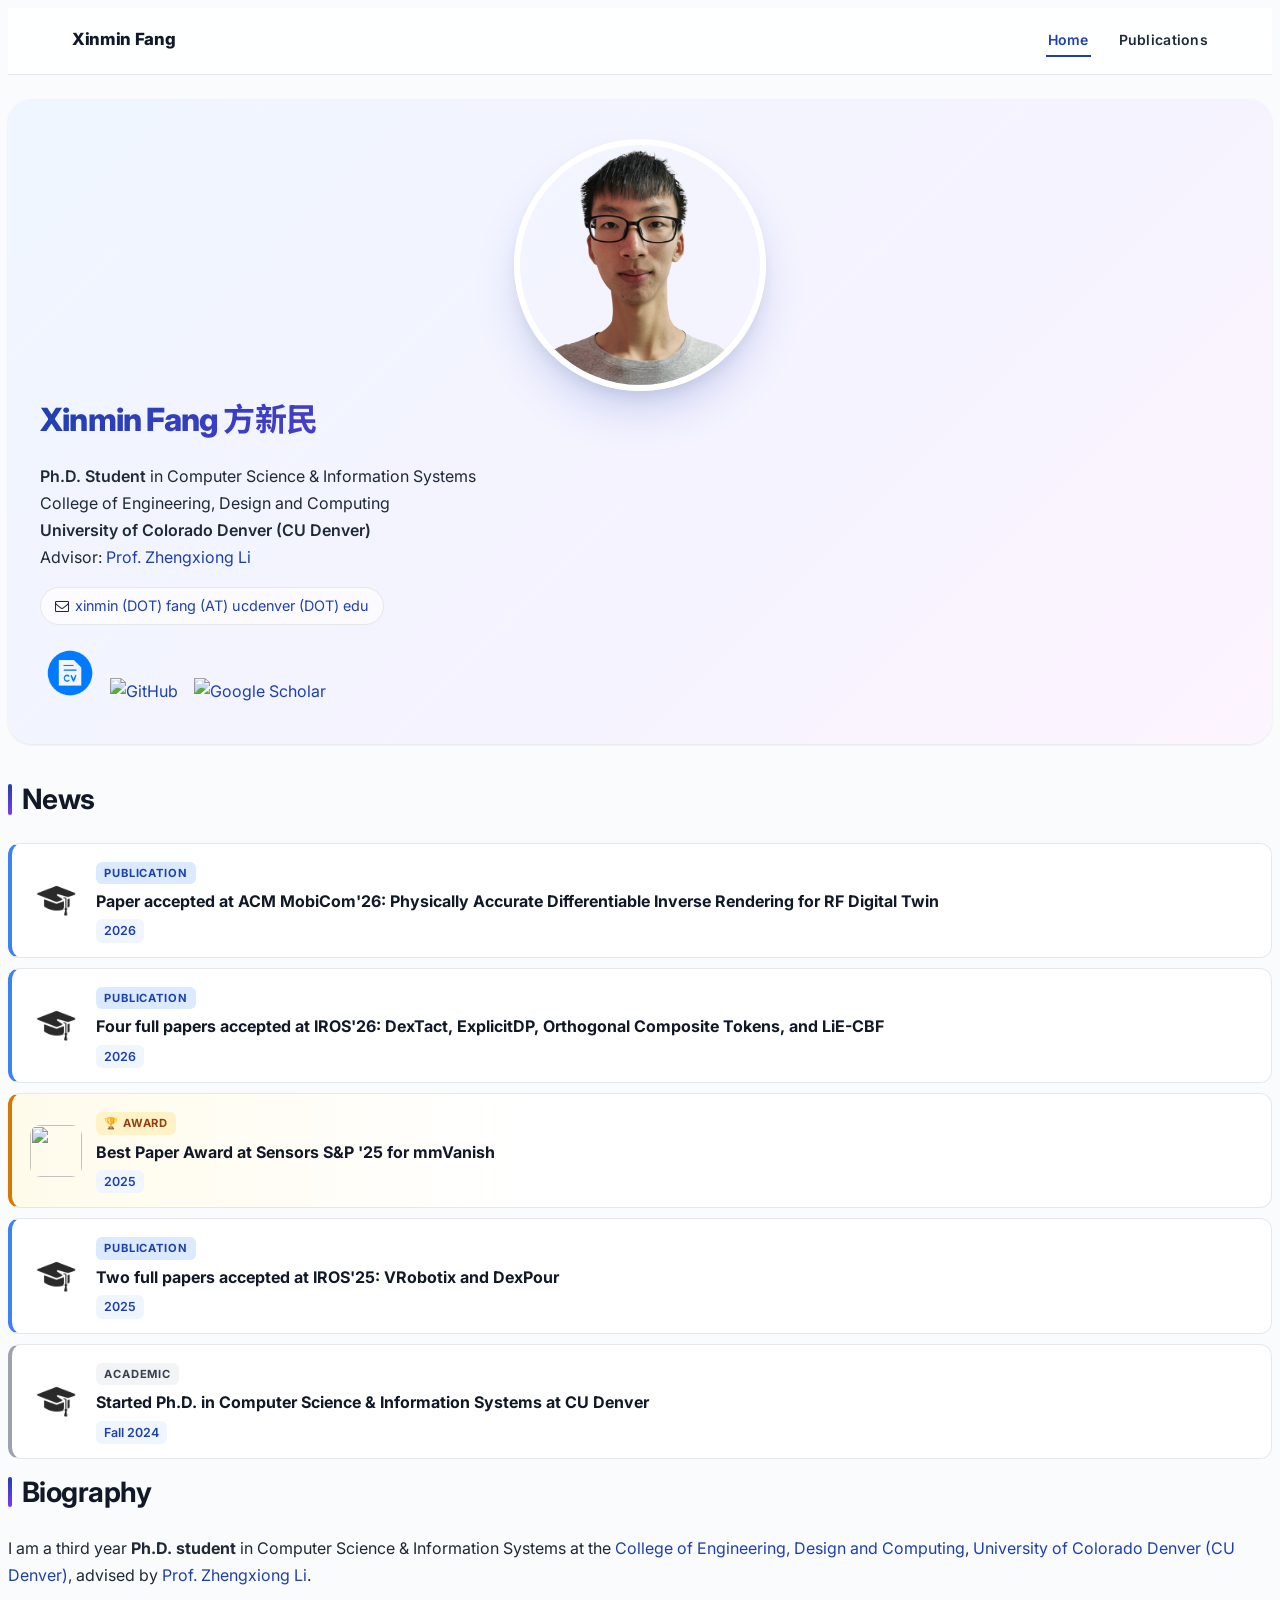
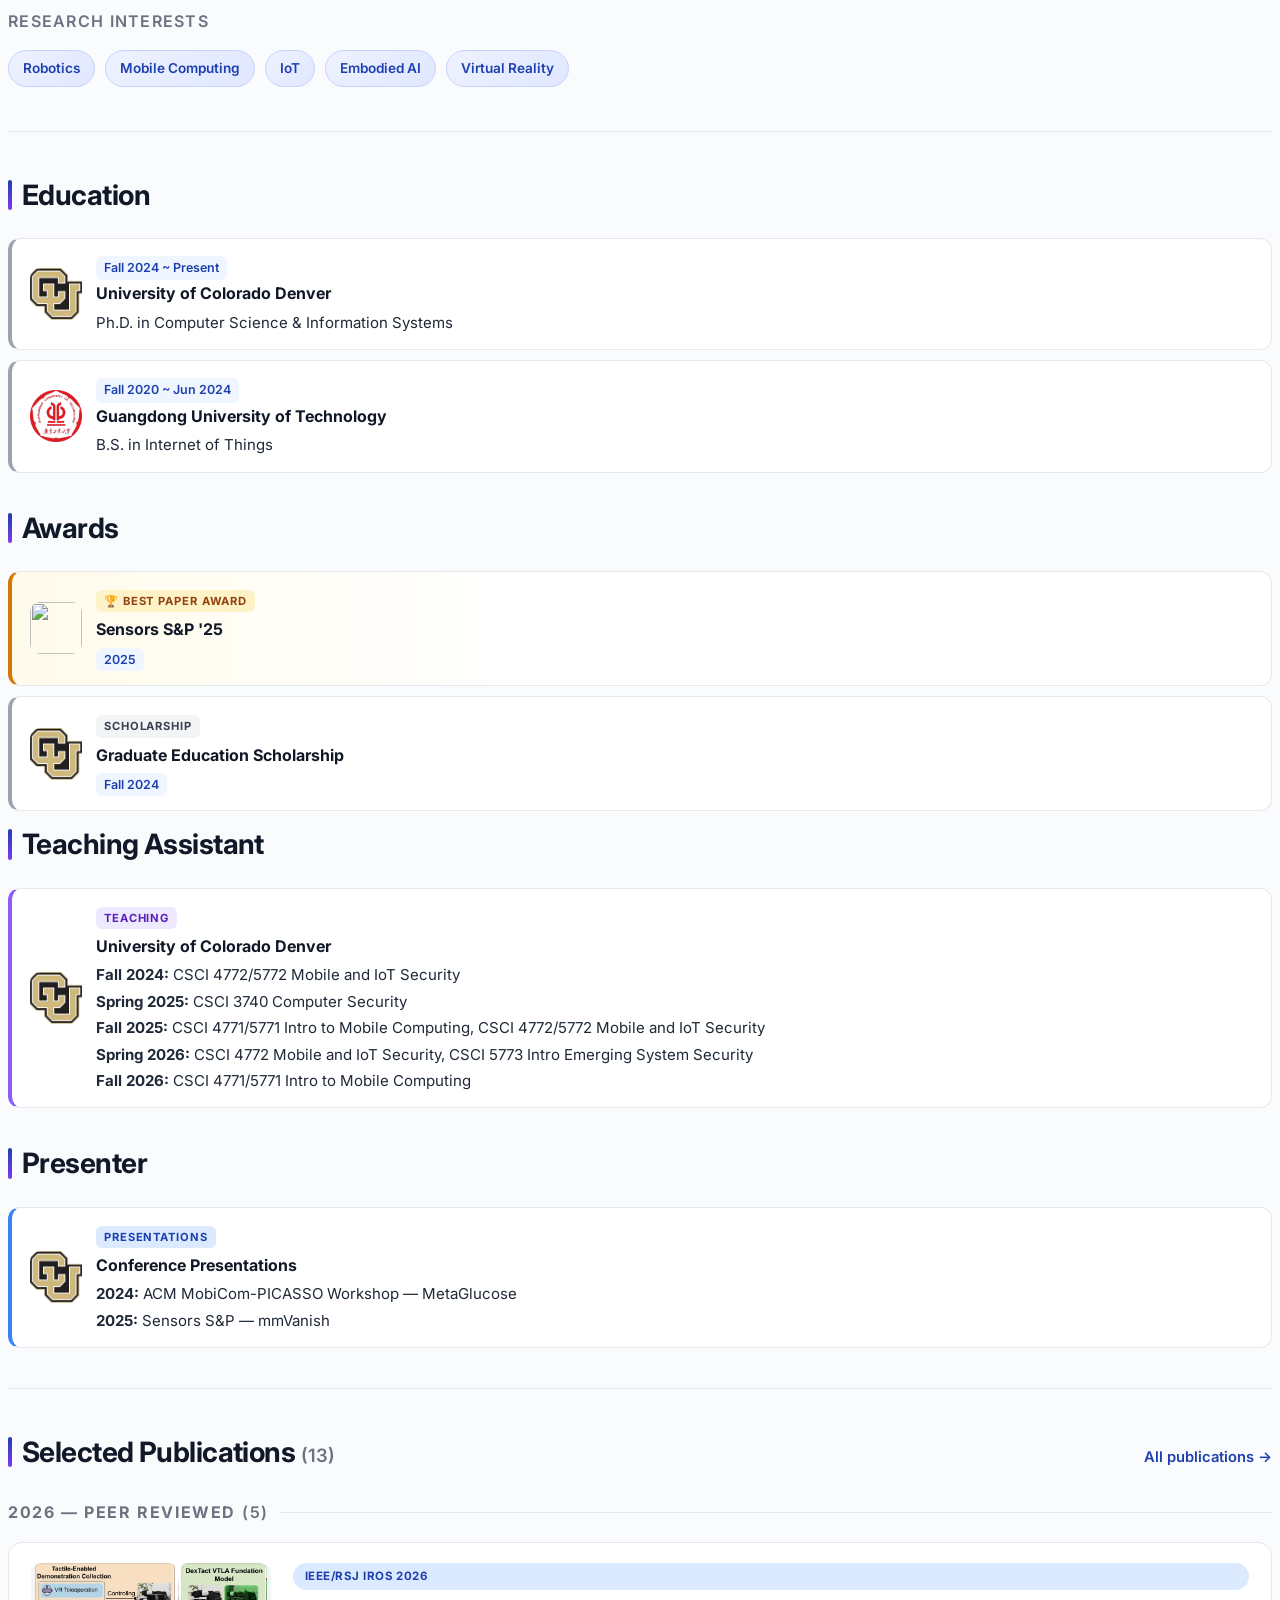
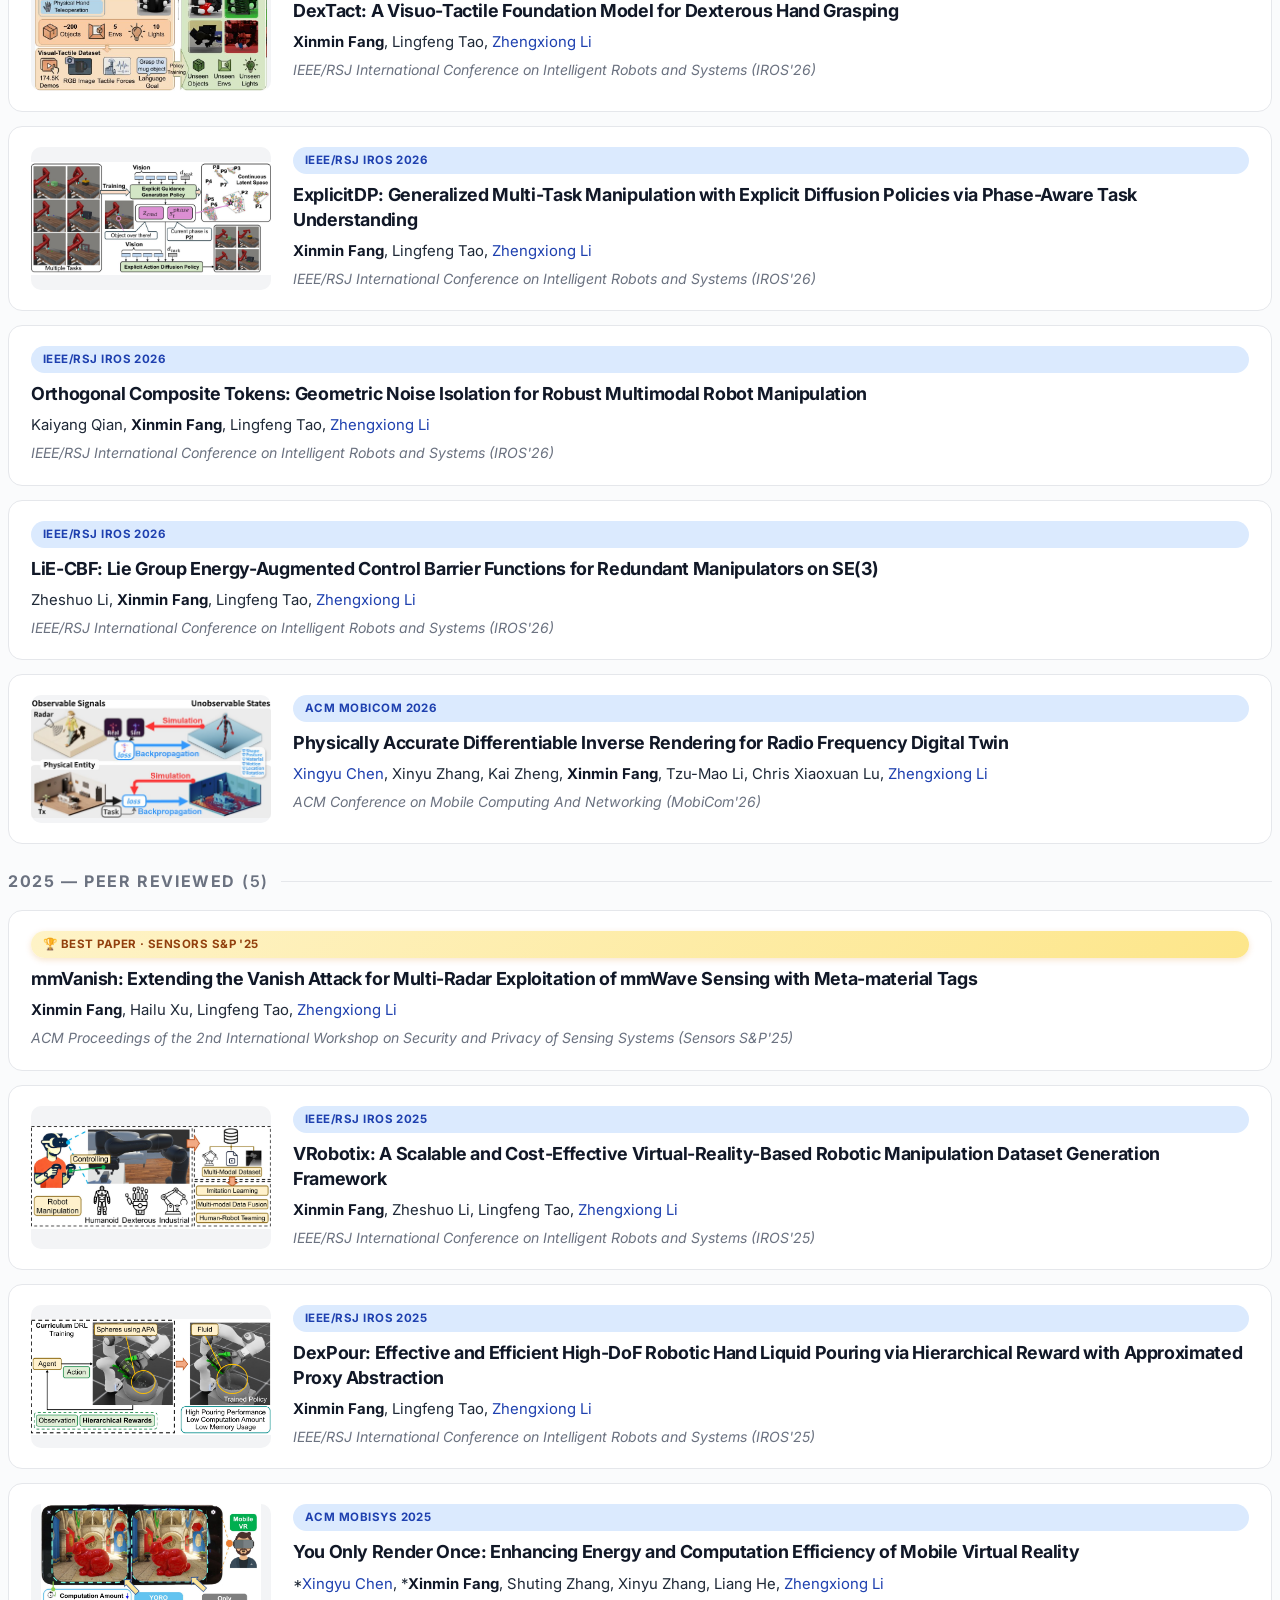
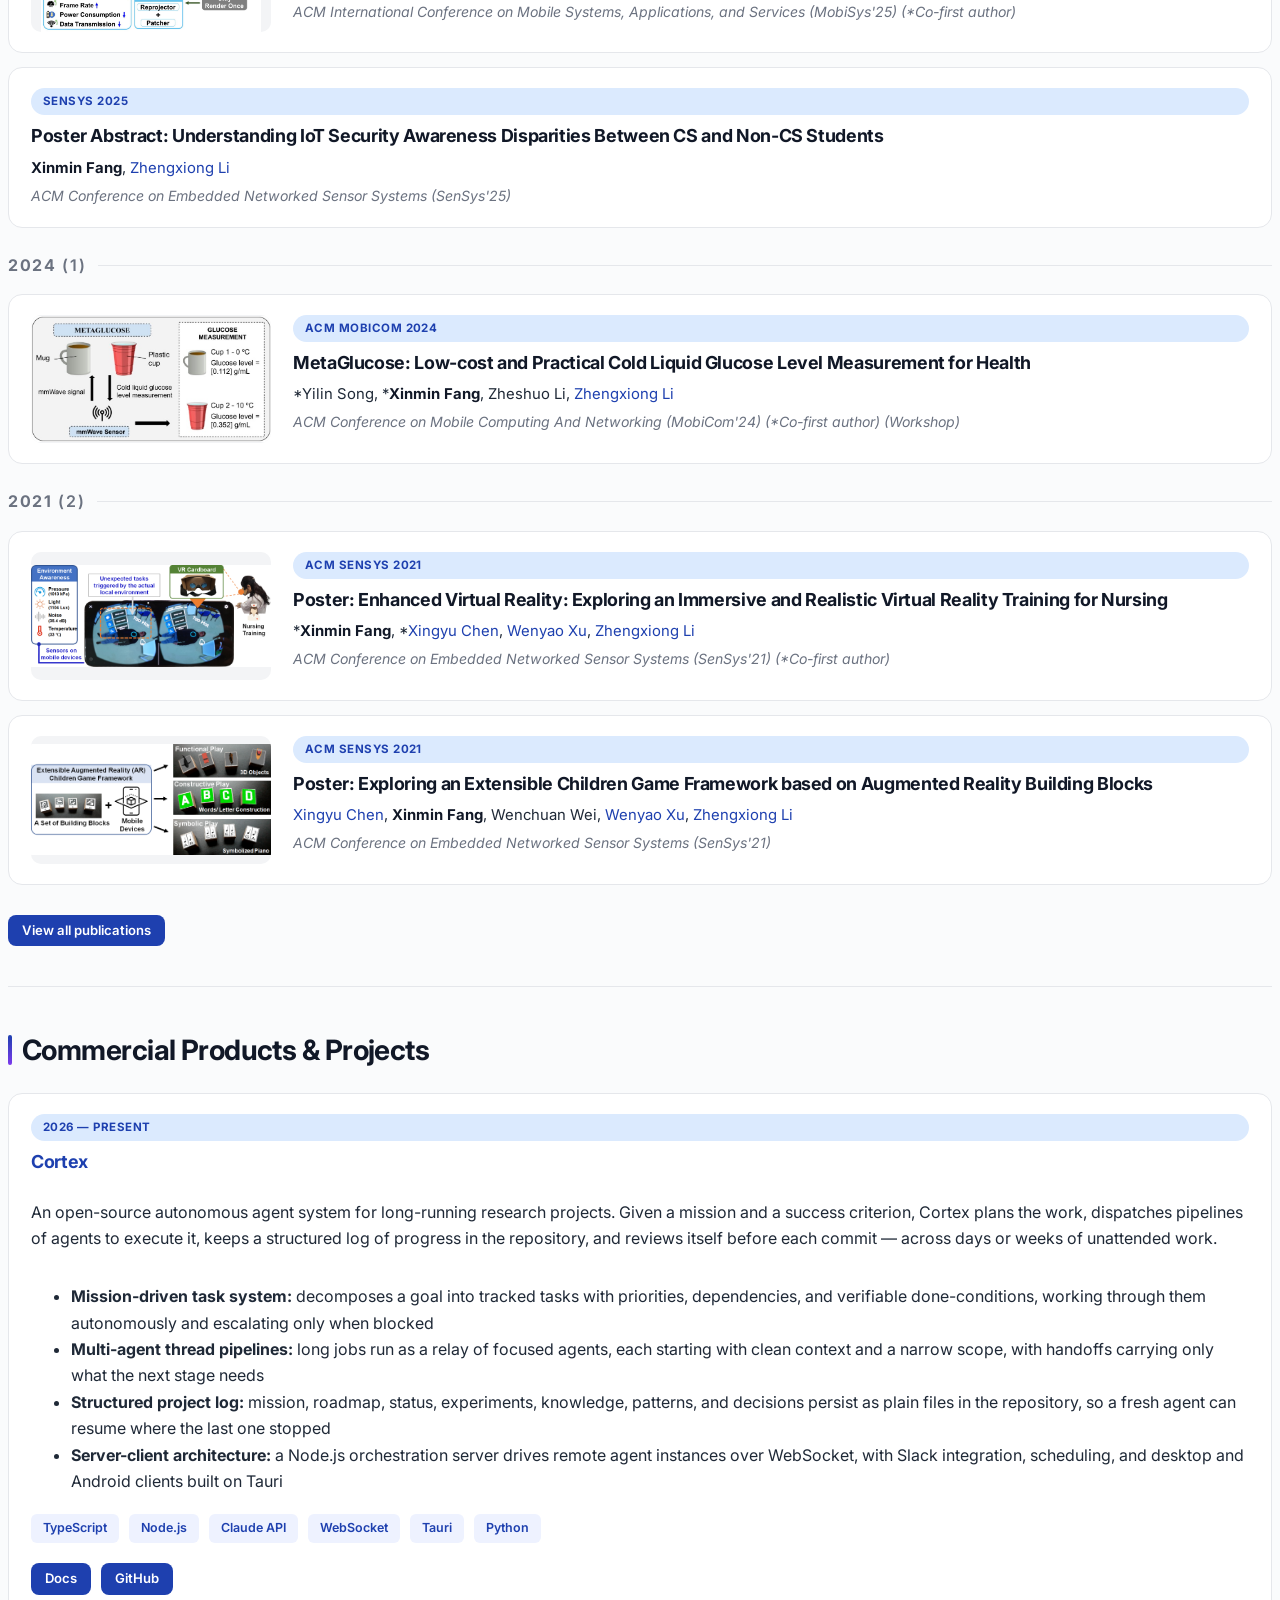
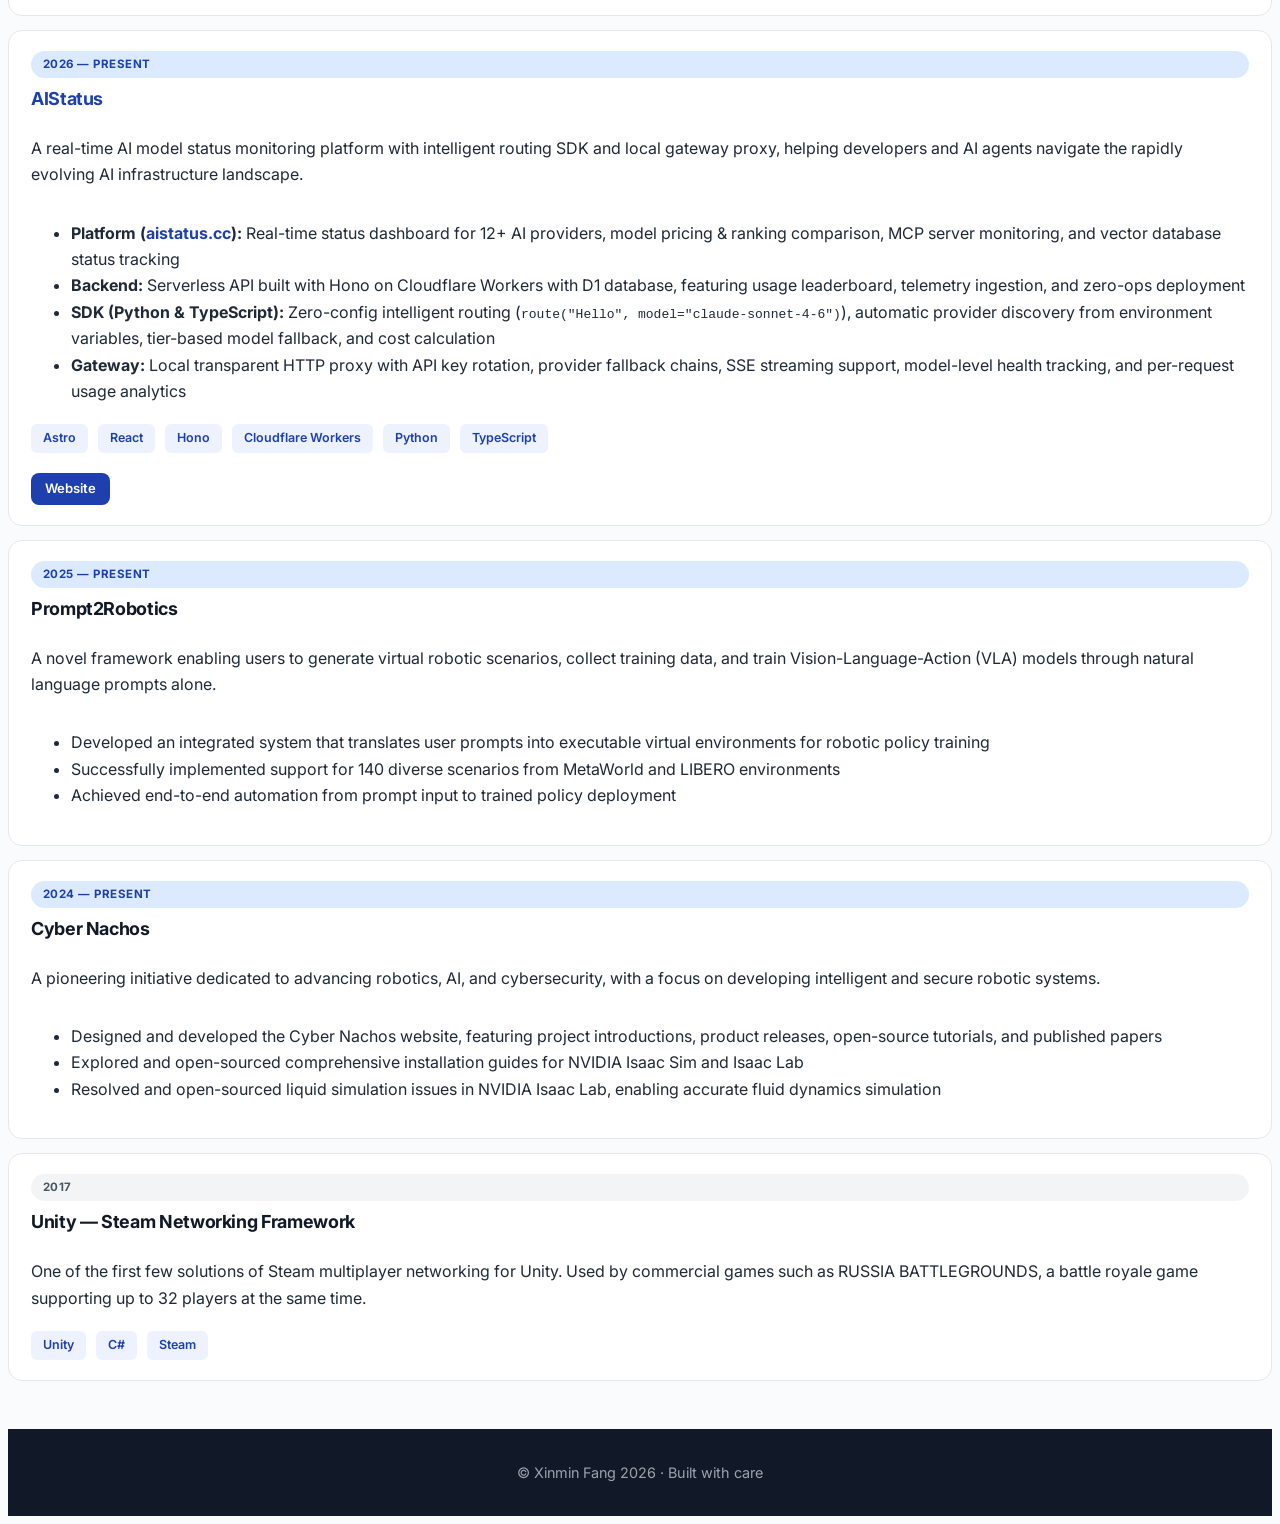
==== commit 3267b6c1: "Add MobiCom'26 figure; fit thumbnails fully; add counts to headers - Add the RF digital twin teaser " ====
--- a/index.html
+++ b/index.html
@@ -235,8 +235,11 @@
   <!-- Publications -->
   <div class="container">
     <a id="publications"></a>
-    <h2 class="section-title">Selected Publications</h2>
-    <div class="year-header">2026 — Peer Reviewed</div>
+    <div class="section-head">
+      <h2 class="section-title">Selected Publications <span class="count">(13)</span></h2>
+      <a href="publications.html" class="section-link">All publications &rarr;</a>
+    </div>
+    <div class="year-header">2026 — Peer Reviewed <span class="count">(5)</span></div>
 
     <div class="pub-card">
       <div class="pub-thumb"><img src="images/Publications/IROS_DexTact.jpg" alt="DexTact"></div>
@@ -277,6 +280,7 @@
     </div>
 
     <div class="pub-card">
+      <div class="pub-thumb"><img src="images/Publications/MobiCom_RFDigitalTwin.jpg" alt="RF Digital Twin"></div>
       <div class="pub-body">
         <span class="venue-pill">ACM MobiCom 2026</span>
         <h3>Physically Accurate Differentiable Inverse Rendering for Radio Frequency Digital Twin</h3>
@@ -285,7 +289,7 @@
       </div>
     </div>
 
-    <div class="year-header">2025 — Peer Reviewed</div>
+    <div class="year-header">2025 — Peer Reviewed <span class="count">(5)</span></div>
 
     <div class="pub-card">
       <div class="pub-body">
@@ -335,7 +339,7 @@
       </div>
     </div>
 
-    <div class="year-header">2024</div>
+    <div class="year-header">2024 <span class="count">(1)</span></div>
 
     <div class="pub-card">
       <div class="pub-thumb"><img src="images/Publications/MobiCom_MetaGlucose.jpg" alt="MetaGlucose"></div>
@@ -347,7 +351,7 @@
       </div>
     </div>
 
-    <div class="year-header">2021</div>
+    <div class="year-header">2021 <span class="count">(2)</span></div>
 
     <div class="pub-card">
       <div class="pub-thumb"><img src="images/Publications/Sensys2021/VR.png" alt="Enhanced VR"></div>
--- a/styles.css
+++ b/styles.css
@@ -42,6 +42,15 @@
     background: linear-gradient(180deg, var(--primary), #7c3aed);
   }
 
+  .section-head {
+    display: flex; align-items: baseline; justify-content: space-between;
+    gap: 16px; margin-bottom: 1.25rem;
+  }
+  .section-head h2.section-title { margin-bottom: 0; }
+  .section-head .section-link {
+    font-size: .92rem; font-weight: 600; white-space: nowrap; flex-shrink: 0;
+  }
+
   h4.sub-title {
     font-size: 1rem;
     color: var(--text-muted);
@@ -195,9 +204,12 @@
   .pub-thumb {
     flex-shrink: 0; width: 240px;
     border-radius: 10px; overflow: hidden; background: #f3f4f6;
-    display: flex; align-items: center; justify-content: center;
-  }
-  .pub-thumb img { width: 100%; height: 100%; object-fit: cover; display: block; }
+    position: relative; min-height: 128px;
+  }
+  .pub-thumb img {
+    position: absolute; inset: 0;
+    width: 100%; height: 100%; object-fit: contain; display: block;
+  }
   .pub-body { flex: 1; min-width: 0; display: flex; flex-direction: column; }
   .pub-body h3 { font-size: 1.12rem; margin: 8px 0 8px; line-height: 1.4; color: #111827; }
   .pub-authors { color: var(--text); font-size: .93rem; line-height: 1.55; }
@@ -233,6 +245,10 @@
   .year-header::after {
     content: ''; flex: 1; height: 1px; background: var(--border);
   }
+
+  .count { color: var(--text-muted); font-weight: 600; }
+  h2.section-title .count { font-size: 1.15rem; letter-spacing: 0; }
+  .year-header .count { margin-left: -6px; }
 
   /* ============ Project badges ============ */
   .badge-tech {
@@ -256,6 +272,7 @@
     .hero-name { font-size: 1.5rem; }
     .pub-card { flex-direction: column; gap: 14px; }
     .pub-thumb { width: 100%; height: 180px; }
+    .section-head { flex-direction: column; align-items: flex-start; gap: 4px; }
     .site-nav .nav-inner { gap: 14px; font-size: 13px; }
     .site-nav .nav-links { gap: 18px; }
     .site-nav .nav-brand { font-size: .98rem; }
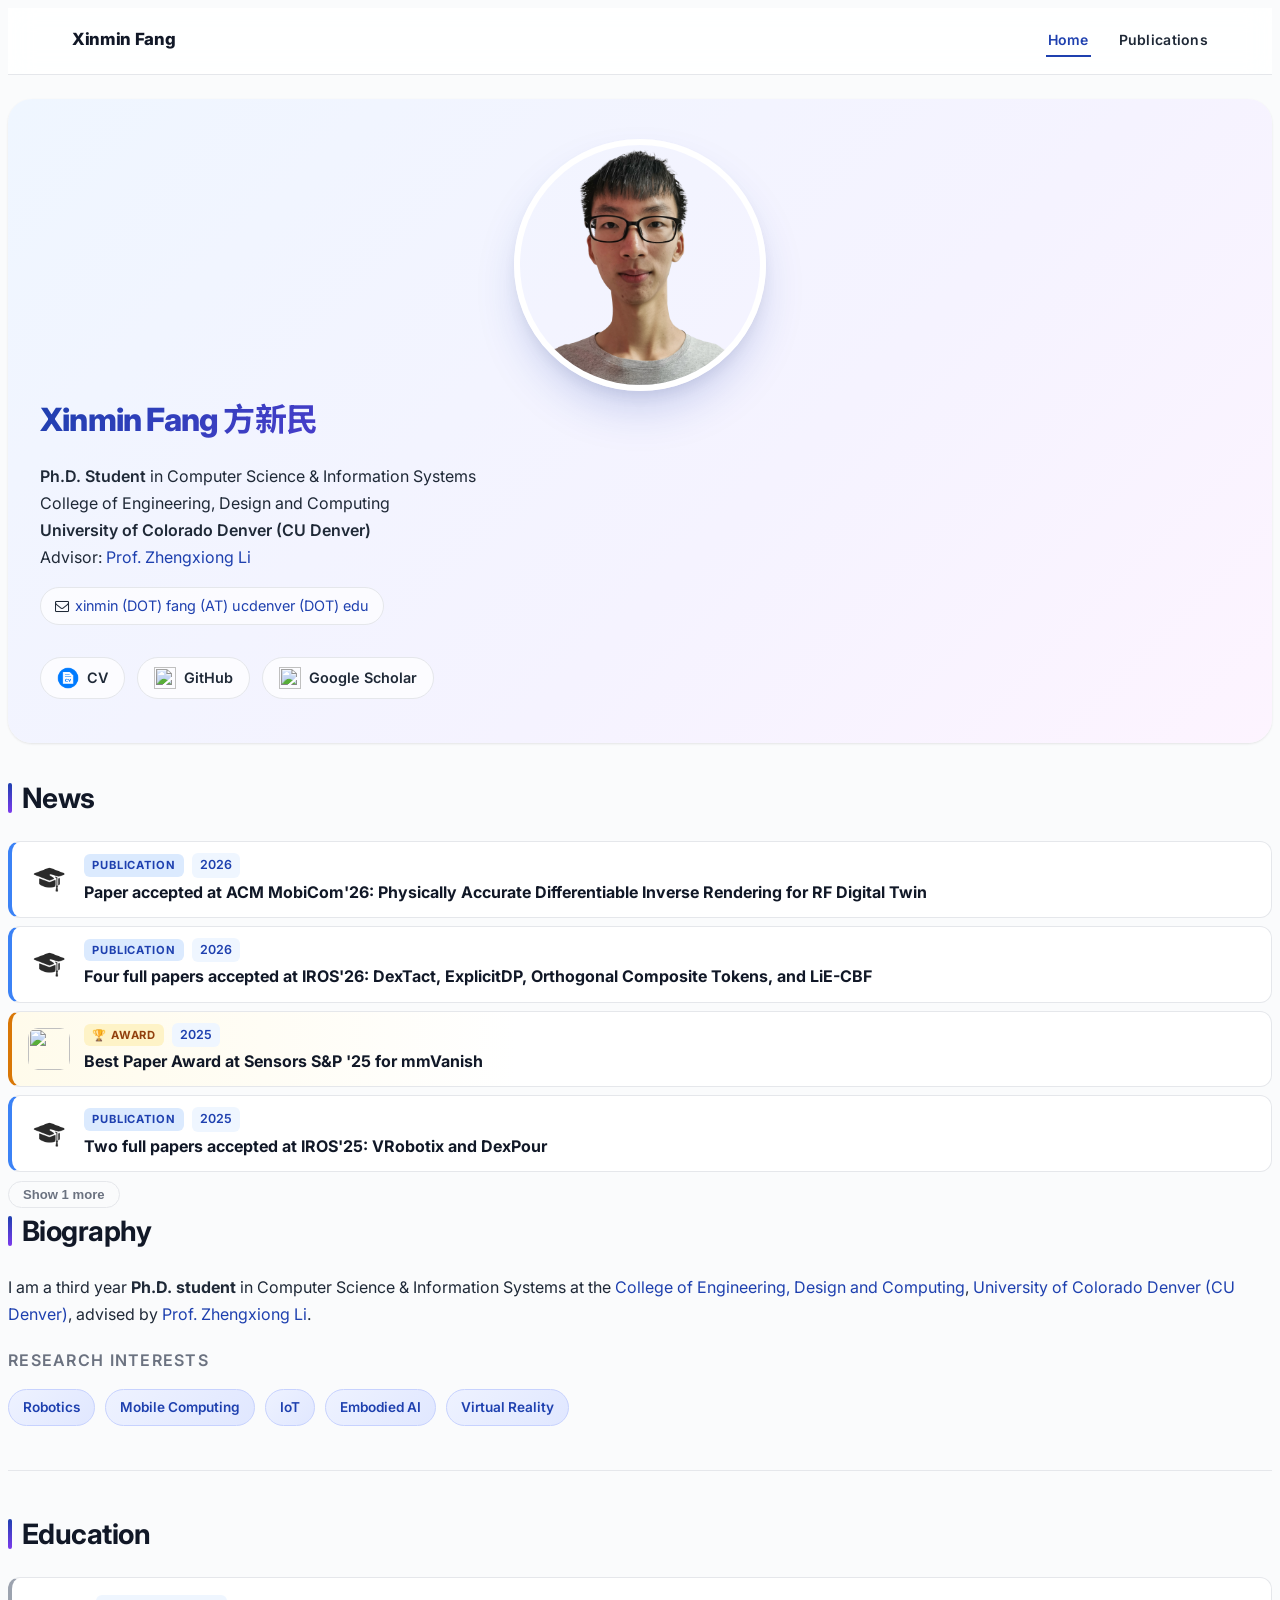
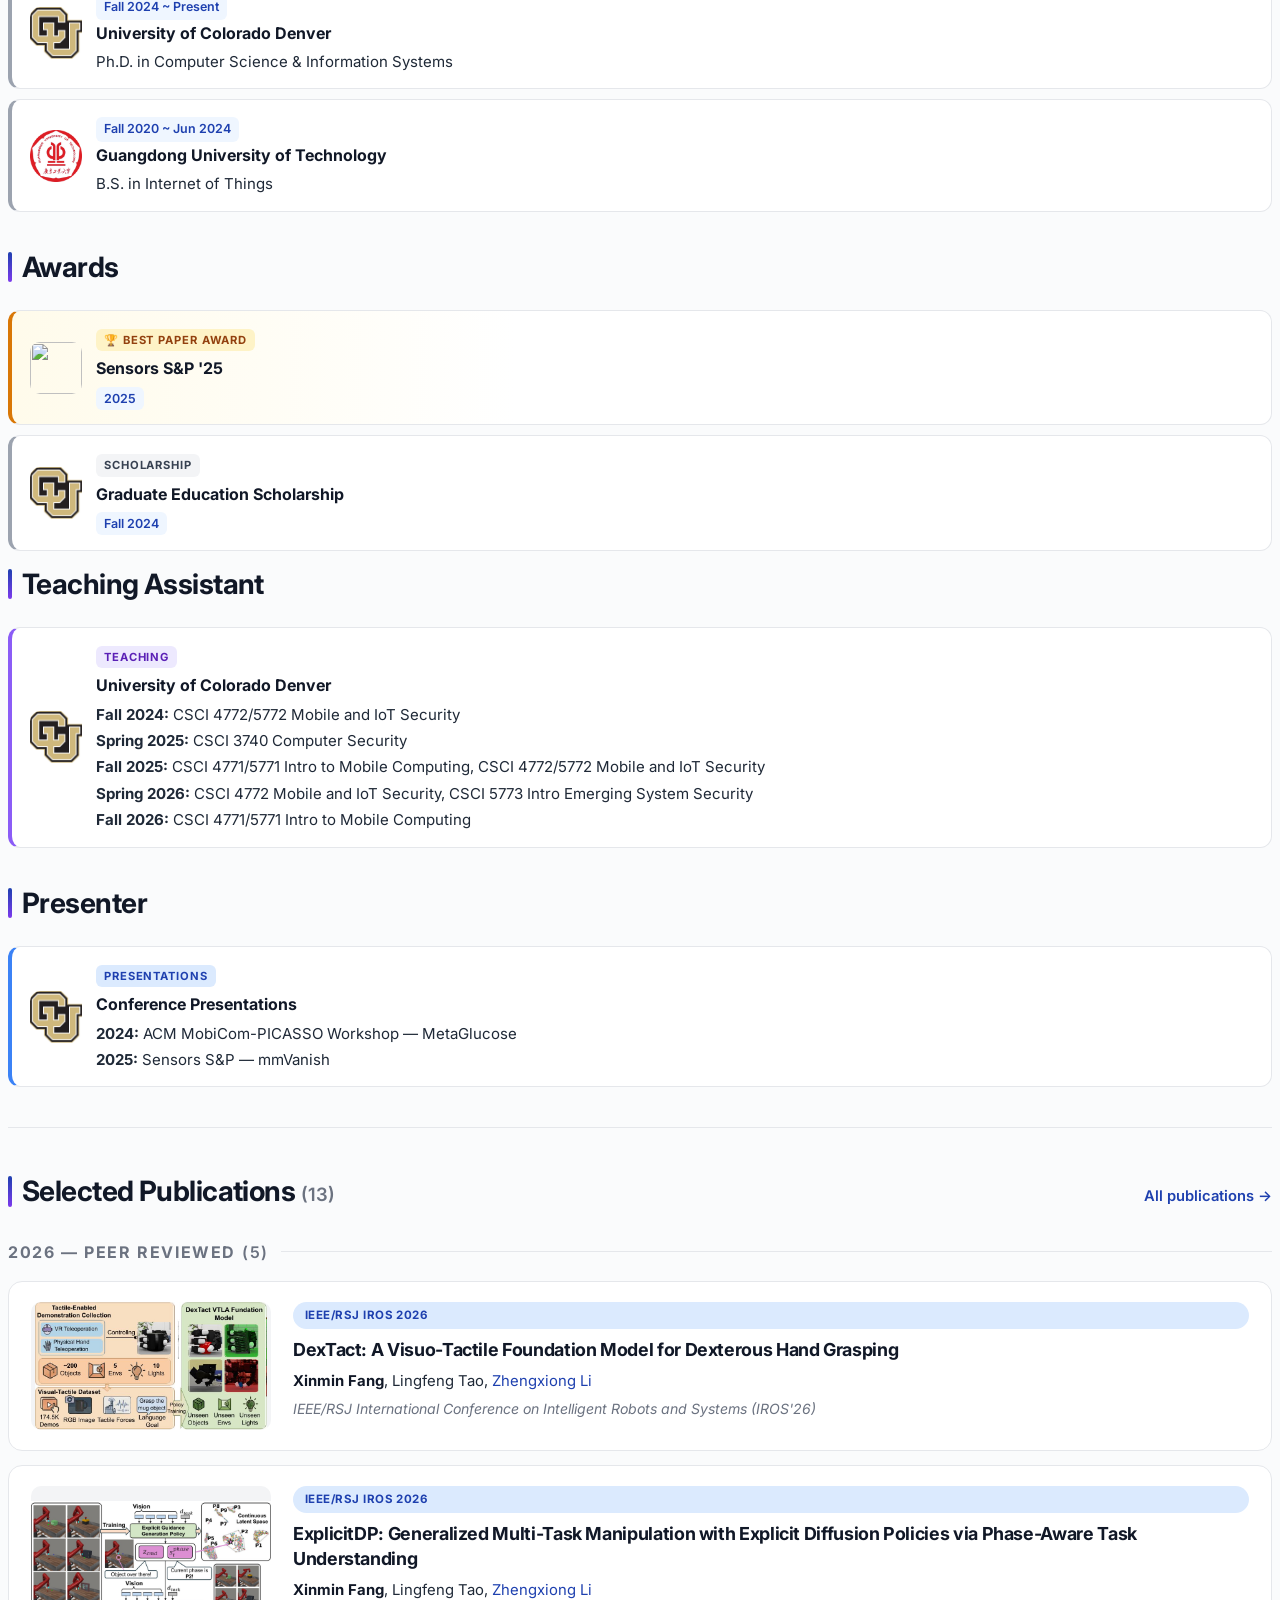
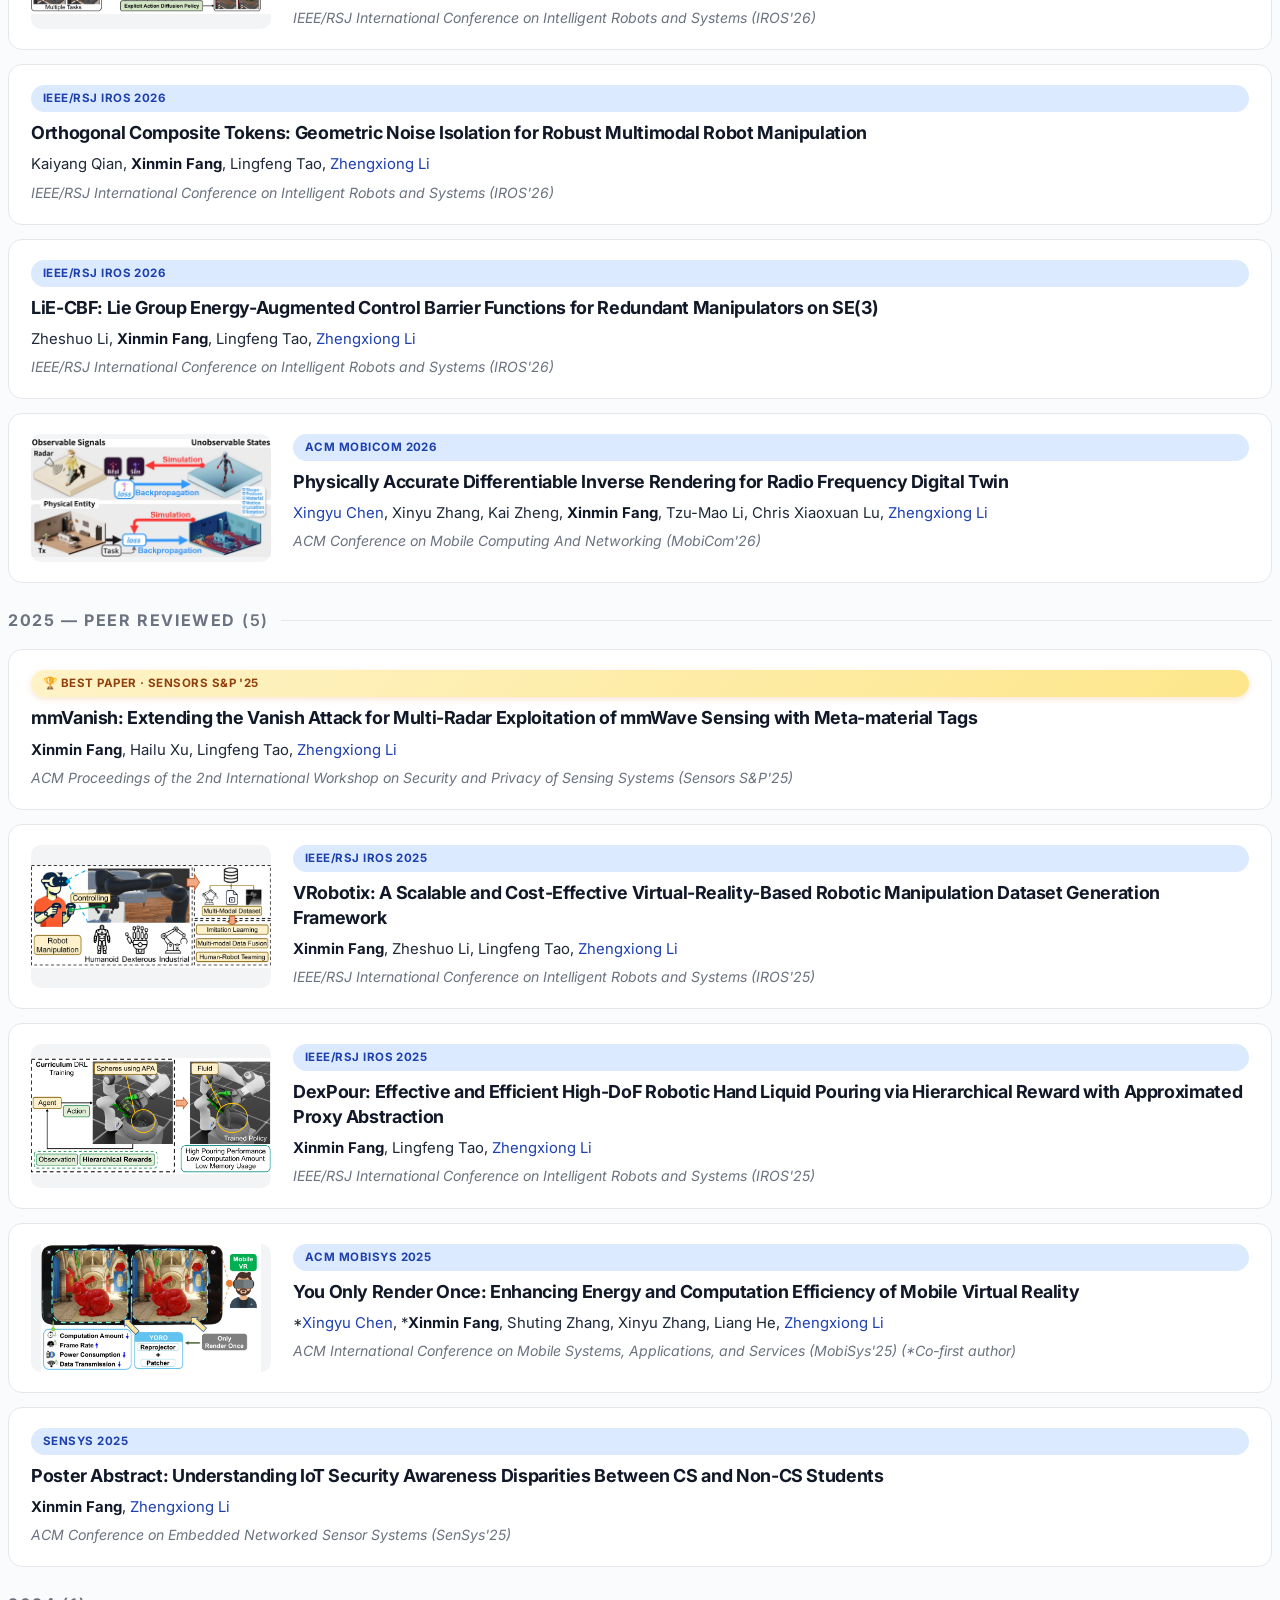
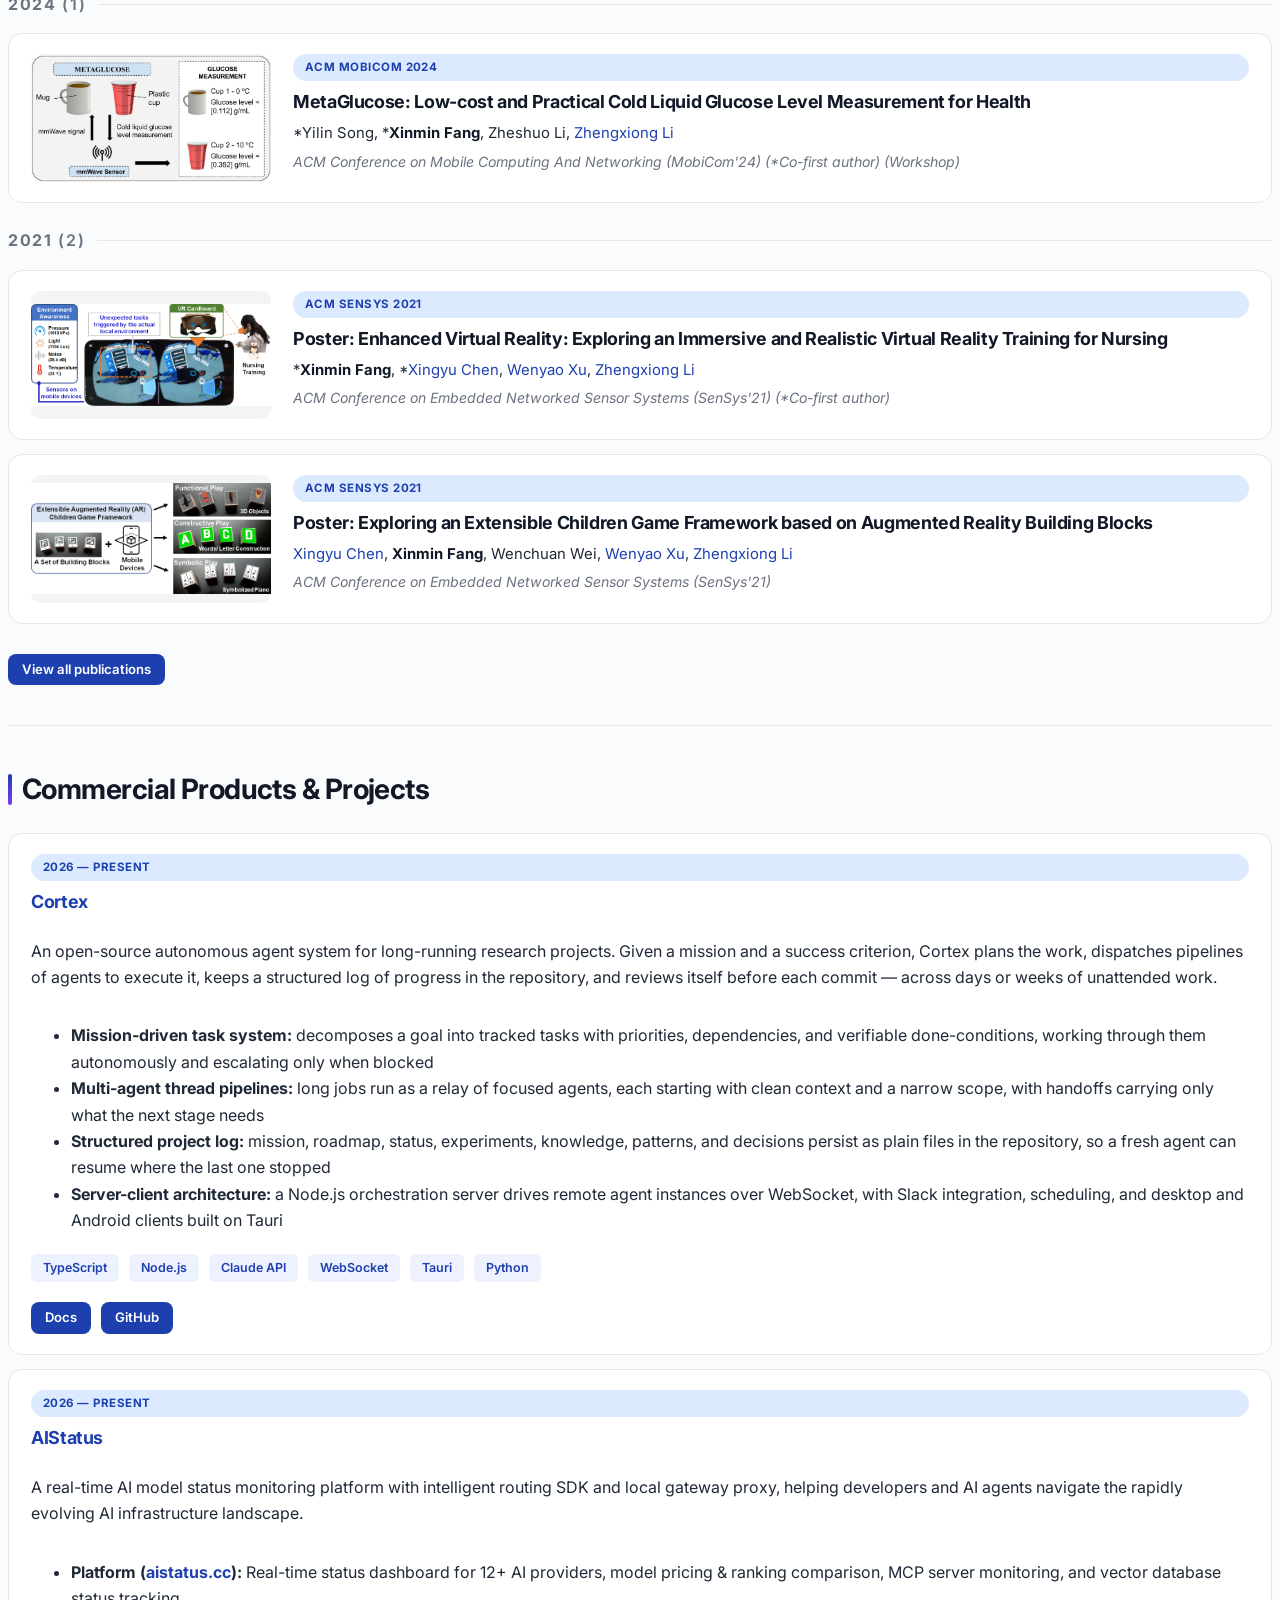
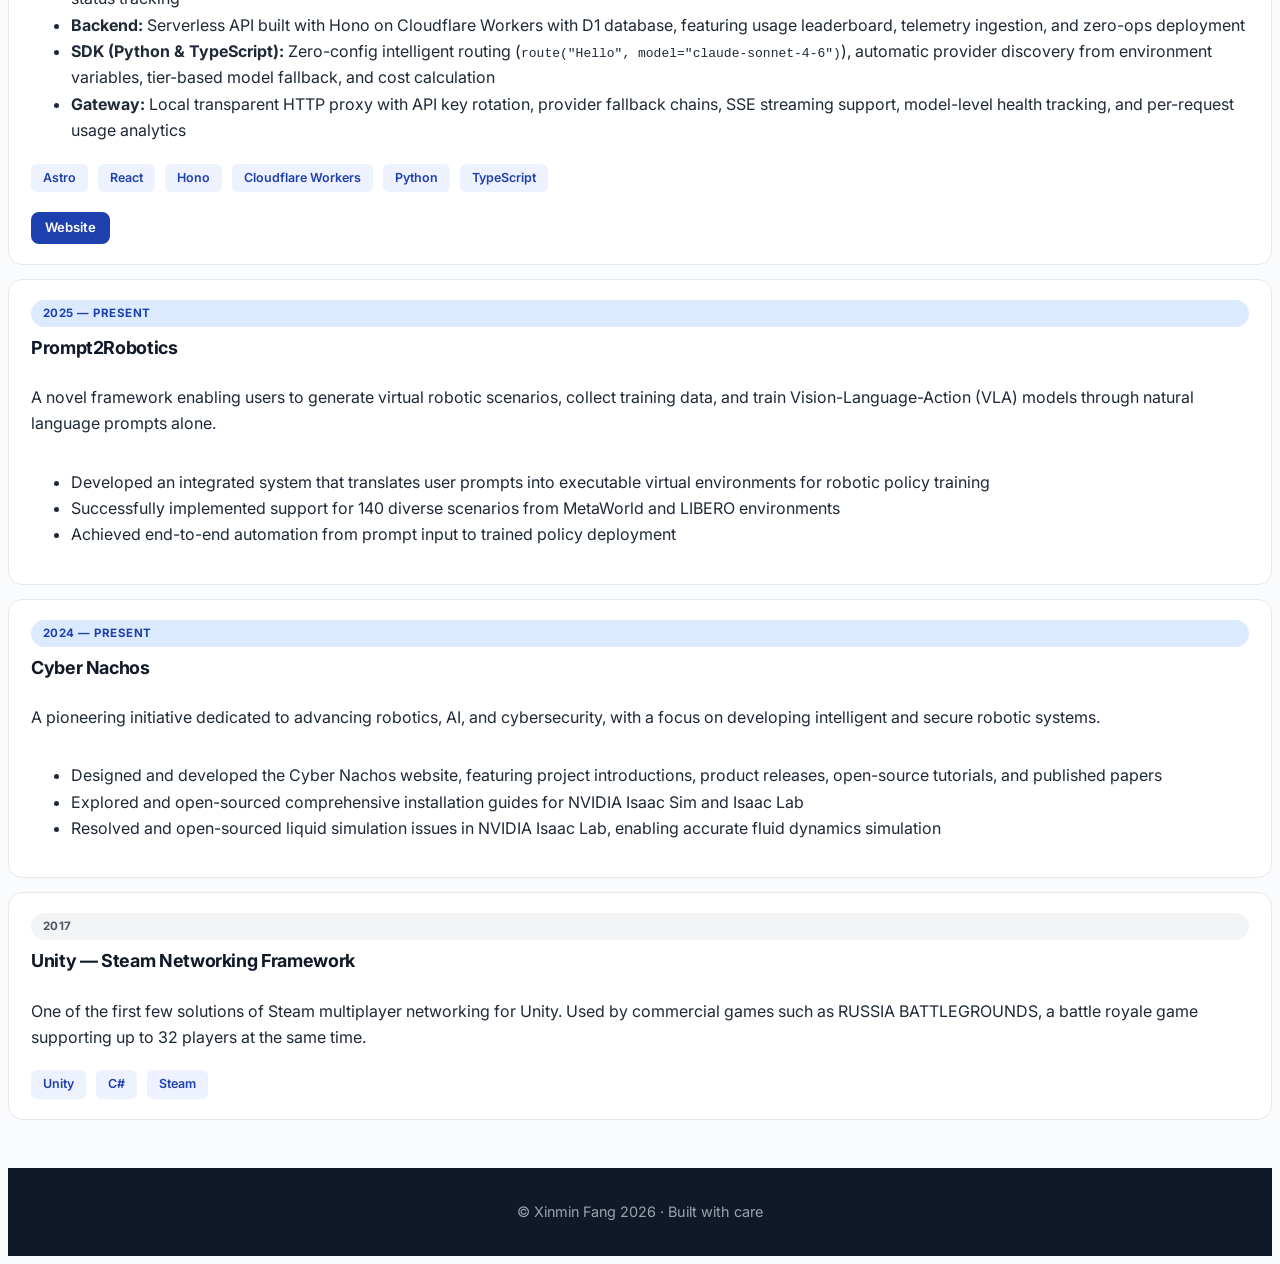
==== commit b7bec007: "Label the hero links; compact the News list behind a toggle - Hero: CV / GitHub / Google Scholar bec" ====
--- a/index.html
+++ b/index.html
@@ -69,9 +69,9 @@
             <a href="mailto:xinmin.fang@ucdenver.edu">xinmin (DOT) fang (AT) ucdenver (DOT) edu</a>
           </div>
           <div class="hero-links">
-            <a href="files/CV_Xinmin_Fang.pdf" title="CV"><img class="image-btn" height="48" src="images/icons/cv2.png" alt="CV"></a>
-            <a href="https://github.com/fangxm233" title="GitHub" target="_blank"><img class="image-btn" height="48" src="images/icons/github.png" alt="GitHub"></a>
-            <a href="https://scholar.google.com/citations?user=GxauvigAAAAJ" title="Google Scholar" target="_blank"><img class="image-btn" height="48" src="images/icons/google-scholar.png" alt="Google Scholar"></a>
+            <a class="hero-link" href="files/CV_Xinmin_Fang.pdf"><img src="images/icons/cv2.png" alt=""><span>CV</span></a>
+            <a class="hero-link" href="https://github.com/fangxm233" target="_blank"><img src="images/icons/github.png" alt=""><span>GitHub</span></a>
+            <a class="hero-link" href="https://scholar.google.com/citations?user=GxauvigAAAAJ" target="_blank"><img src="images/icons/google-scholar.png" alt=""><span>Google Scholar</span></a>
           </div>
         </div>
       </div>
@@ -85,50 +85,62 @@
         <a id="news"></a>
         <h2 class="section-title">News</h2>
 
-        <div class="info-card accent-publication">
+        <div class="info-card news-card accent-publication">
           <img src="images/icons/Academic.png" class="card-icon" alt="">
           <div class="card-body-text">
-            <span class="card-label publication">Publication</span>
+            <span class="card-meta">
+              <span class="card-label publication">Publication</span>
+              <span class="date-badge">2026</span>
+            </span>
             <span class="card-title">Paper accepted at ACM MobiCom'26: Physically Accurate Differentiable Inverse Rendering for RF Digital Twin</span>
-            <span class="card-text"><span class="date-badge">2026</span></span>
-          </div>
-        </div>
-
-        <div class="info-card accent-publication">
+          </div>
+        </div>
+        <div class="info-card news-card accent-publication">
           <img src="images/icons/Academic.png" class="card-icon" alt="">
           <div class="card-body-text">
-            <span class="card-label publication">Publication</span>
+            <span class="card-meta">
+              <span class="card-label publication">Publication</span>
+              <span class="date-badge">2026</span>
+            </span>
             <span class="card-title">Four full papers accepted at IROS'26: DexTact, ExplicitDP, Orthogonal Composite Tokens, and LiE-CBF</span>
-            <span class="card-text"><span class="date-badge">2026</span></span>
-          </div>
-        </div>
-
-        <div class="info-card accent-award">
+          </div>
+        </div>
+        <div class="info-card news-card accent-award">
           <img src="images/icons/Award.png" class="card-icon" alt="">
           <div class="card-body-text">
-            <span class="card-label award">🏆 Award</span>
+            <span class="card-meta">
+              <span class="card-label award">🏆 Award</span>
+              <span class="date-badge">2025</span>
+            </span>
             <span class="card-title">Best Paper Award at Sensors S&amp;P '25 for mmVanish</span>
-            <span class="card-text"><span class="date-badge">2025</span></span>
-          </div>
-        </div>
-
-        <div class="info-card accent-publication">
+          </div>
+        </div>
+        <div class="info-card news-card accent-publication">
           <img src="images/icons/Academic.png" class="card-icon" alt="">
           <div class="card-body-text">
-            <span class="card-label publication">Publication</span>
+            <span class="card-meta">
+              <span class="card-label publication">Publication</span>
+              <span class="date-badge">2025</span>
+            </span>
             <span class="card-title">Two full papers accepted at IROS'25: VRobotix and DexPour</span>
-            <span class="card-text"><span class="date-badge">2025</span></span>
-          </div>
-        </div>
-
-        <div class="info-card accent-academic">
-          <img src="images/icons/Academic.png" class="card-icon" alt="">
-          <div class="card-body-text">
-            <span class="card-label academic">Academic</span>
-            <span class="card-title">Started Ph.D. in Computer Science &amp; Information Systems at CU Denver</span>
-            <span class="card-text"><span class="date-badge">Fall 2024</span></span>
-          </div>
-        </div>
+          </div>
+        </div>
+
+        <div id="news-more" hidden>
+          <div class="info-card news-card accent-academic">
+            <img src="images/icons/Academic.png" class="card-icon" alt="">
+            <div class="card-body-text">
+              <span class="card-meta">
+                <span class="card-label academic">Academic</span>
+                <span class="date-badge">Fall 2024</span>
+              </span>
+              <span class="card-title">Started Ph.D. in Computer Science &amp; Information Systems at CU Denver</span>
+            </div>
+          </div>
+        </div>
+
+        <button type="button" class="news-toggle" id="news-toggle"
+                aria-expanded="false" aria-controls="news-more">Show 1 more</button>
 
       </div>
 
@@ -481,6 +493,26 @@
       <p>&copy; Xinmin Fang 2026 · Built with care</p>
     </div>
   </footer>
+
+  <script>
+    (function () {
+      var btn = document.getElementById('news-toggle');
+      var more = document.getElementById('news-more');
+      if (!btn || !more) return;
+      var hiddenCount = more.querySelectorAll('.info-card').length;
+      btn.addEventListener('click', function () {
+        var isOpen = !more.hasAttribute('hidden');
+        if (isOpen) {
+          more.setAttribute('hidden', '');
+          btn.textContent = 'Show ' + hiddenCount + ' more';
+        } else {
+          more.removeAttribute('hidden');
+          btn.textContent = 'Show less';
+        }
+        btn.setAttribute('aria-expanded', String(!isOpen));
+      });
+    })();
+  </script>
 </body>
 
 </html>
--- a/styles.css
+++ b/styles.css
@@ -131,12 +131,22 @@
     font-size: .9rem; color: var(--text);
     margin-bottom: 1rem;
   }
-  .hero-links { margin-top: .5rem; }
-  .image-btn {
-    transition: transform .2s ease, filter .2s ease;
-    margin: 0 6px;
-  }
-  .image-btn:hover { transform: translateY(-3px) scale(1.05); filter: brightness(1.1); }
+  .hero-links { margin-top: .75rem; }
+  .hero-link {
+    display: inline-flex; align-items: center; gap: 8px;
+    padding: 8px 16px; border-radius: 999px;
+    background: rgba(255, 255, 255, .75);
+    border: 1px solid var(--border);
+    color: var(--text); font-weight: 600; font-size: .9rem;
+    margin: 4px 8px 4px 0; vertical-align: middle;
+    transition: transform .2s ease, box-shadow .2s ease, border-color .2s ease, background .2s ease, color .2s ease;
+  }
+  .hero-link img { width: 22px; height: 22px; object-fit: contain; display: block; }
+  .hero-link:hover {
+    transform: translateY(-2px); text-decoration: none;
+    background: #fff; border-color: #c7d2fe; color: var(--primary);
+    box-shadow: var(--shadow-md);
+  }
 
   /* ============ Info Cards (News/Education/Awards) ============ */
   .info-card {
@@ -178,6 +188,26 @@
     padding: 2px 8px; border-radius: 6px; margin-right: 6px;
   }
 
+  /* ---- News cards: label + date on one line, tighter box ---- */
+  .news-card { padding: 11px 16px; margin-bottom: 8px; }
+  .news-card .card-icon { width: 42px; height: 42px; }
+  .news-card .card-title { line-height: 1.45; }
+  .card-meta {
+    display: flex; align-items: center; flex-wrap: wrap; gap: 8px;
+    margin-bottom: 3px;
+  }
+  .card-meta .card-label { margin-bottom: 0; }
+  .card-meta .date-badge { margin-right: 0; }
+
+  .news-toggle {
+    display: inline-flex; align-items: center; gap: 6px;
+    background: none; border: 1px solid var(--border); border-radius: 999px;
+    color: var(--text-muted); font-size: .82rem; font-weight: 600;
+    padding: 5px 14px; cursor: pointer;
+    transition: color .15s, border-color .15s, background .15s;
+  }
+  .news-toggle:hover { color: var(--primary); border-color: #c7d2fe; background: var(--primary-50); }
+
   /* ============ Research Interest Tags ============ */
   .tag {
     display: inline-block; padding: 6px 14px; border-radius: 999px;
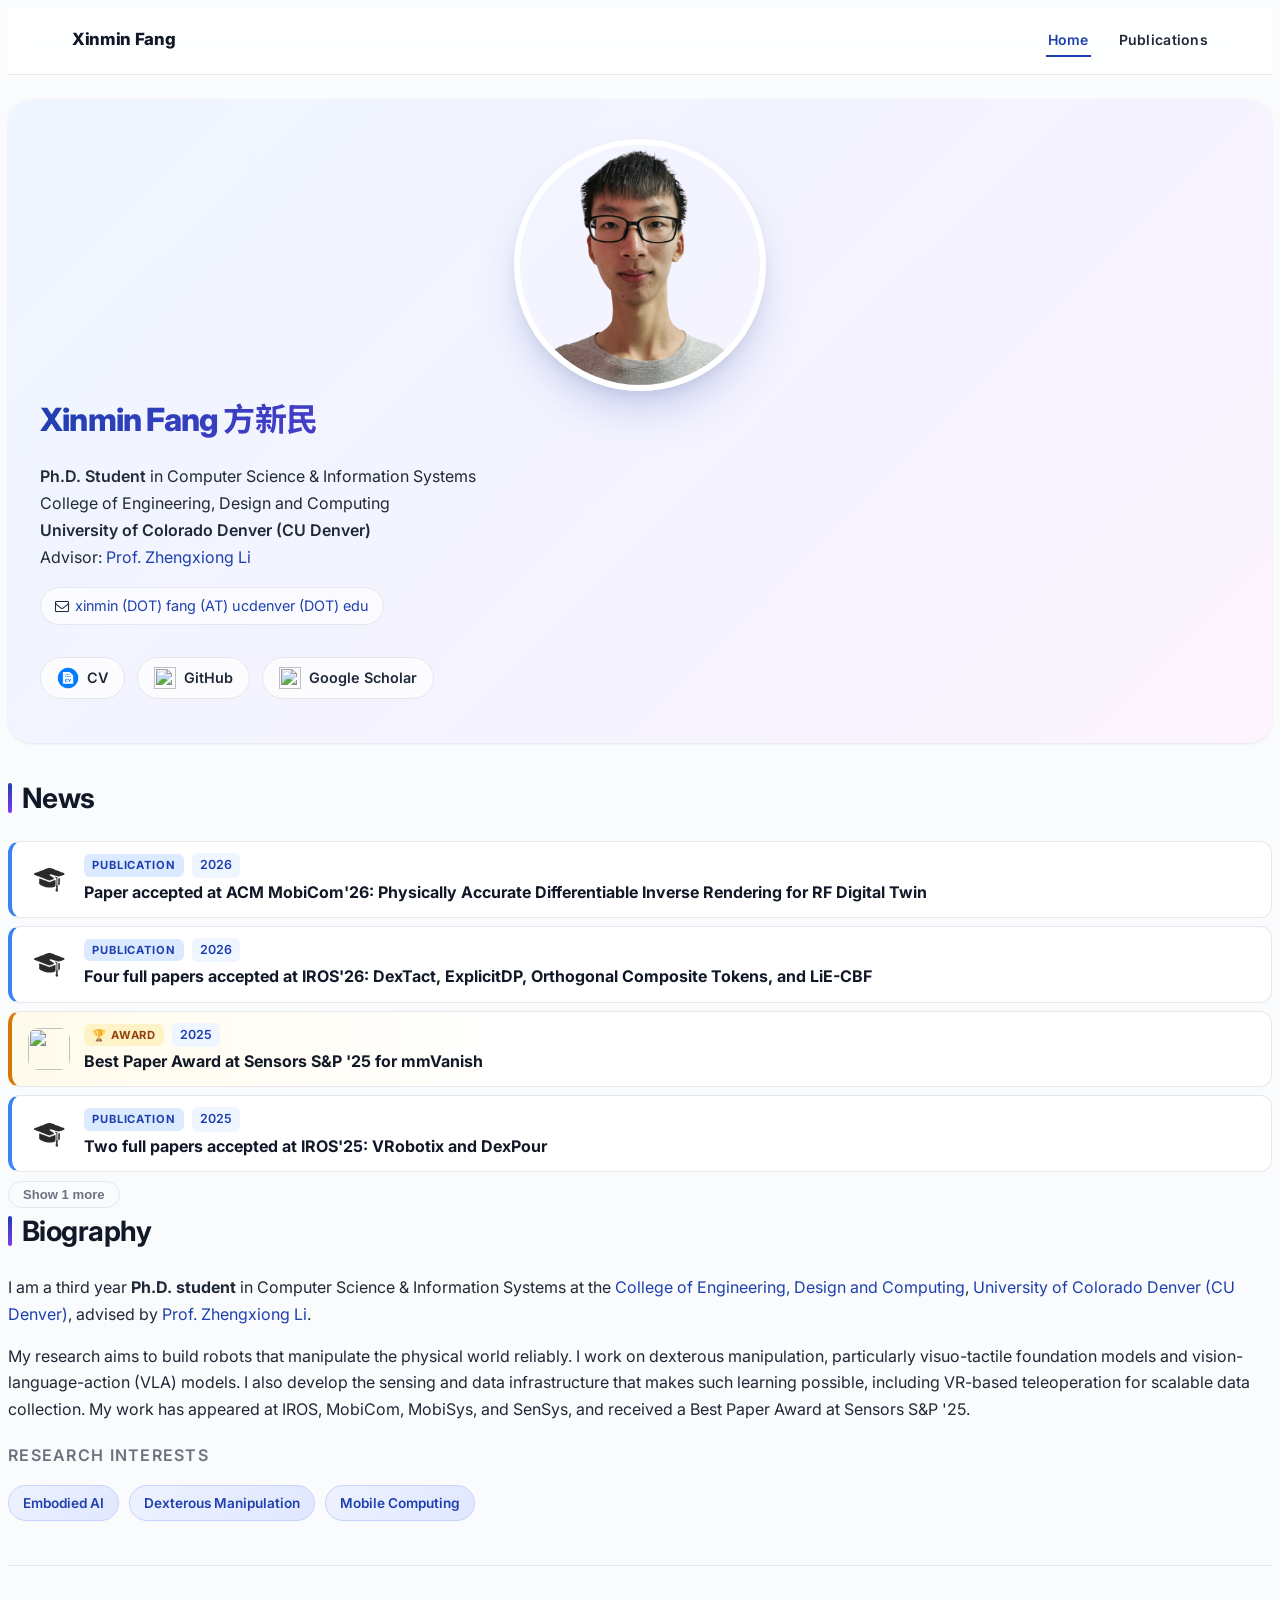
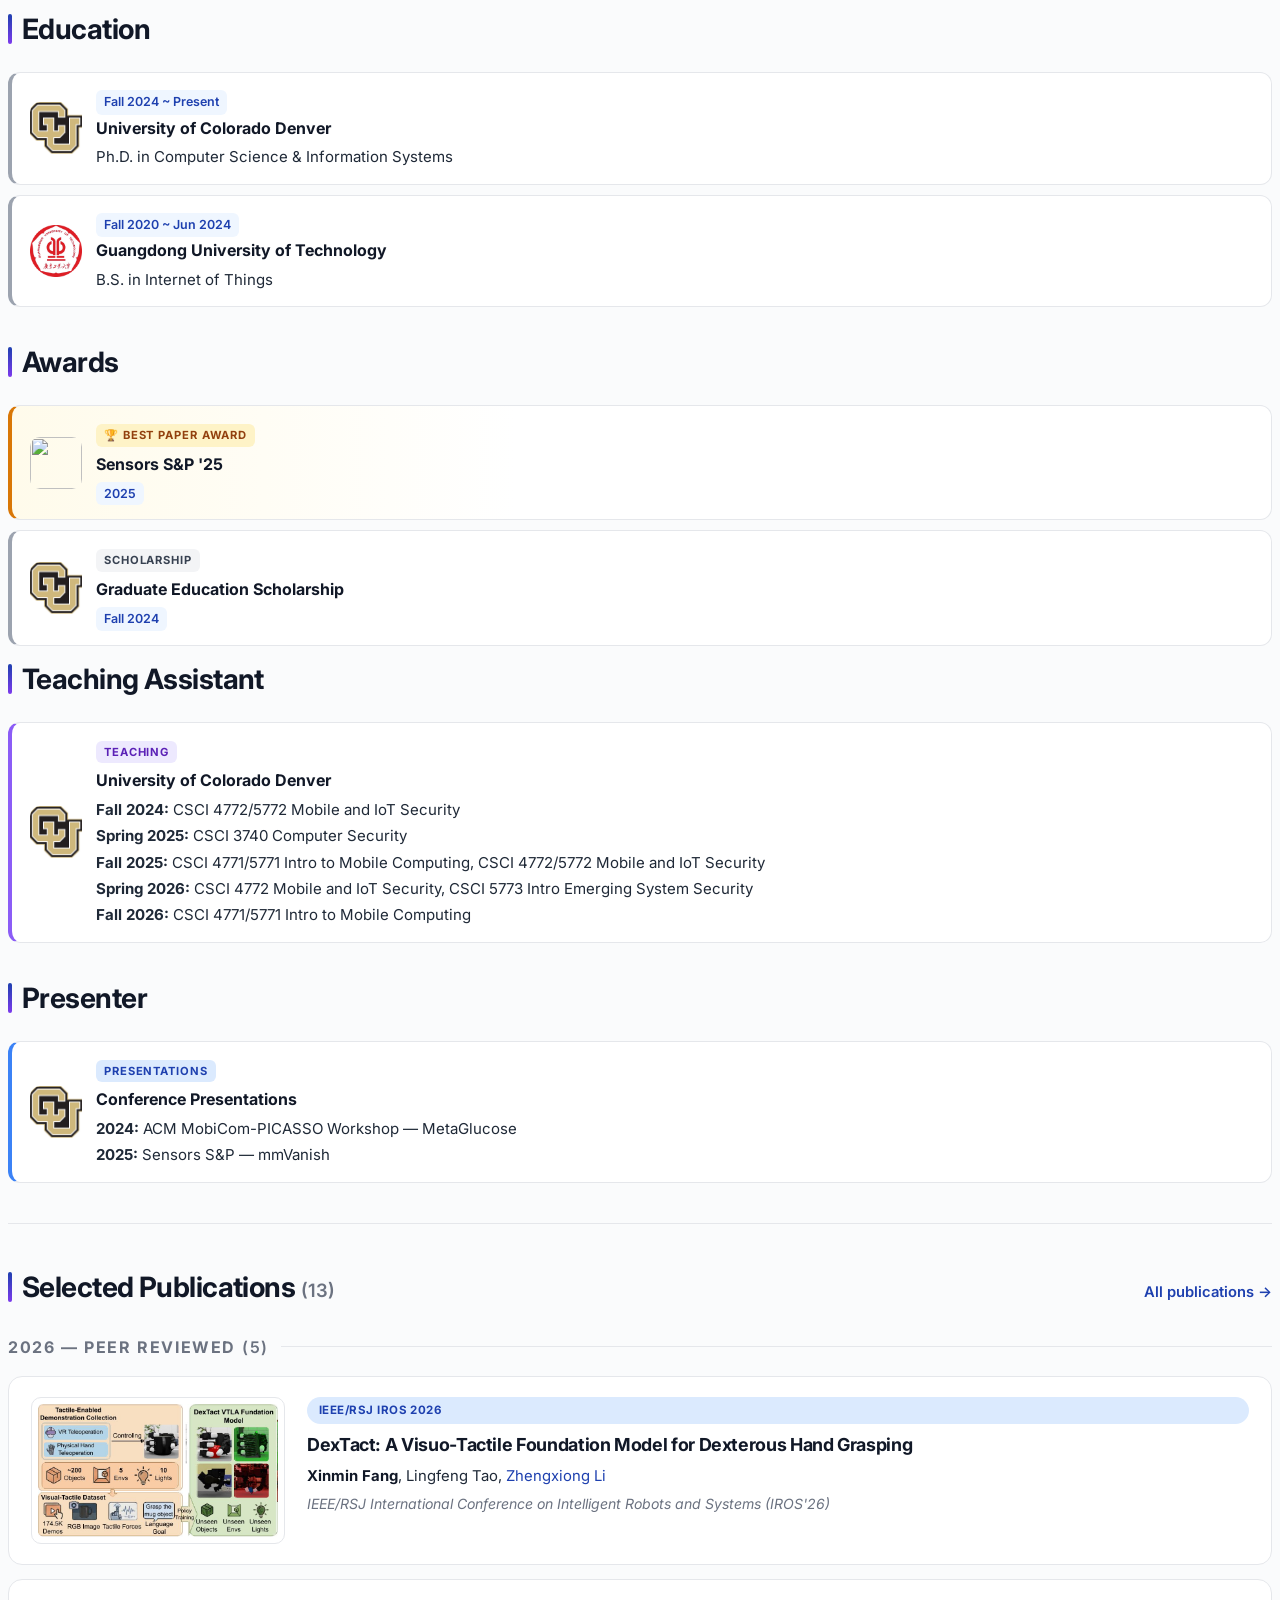
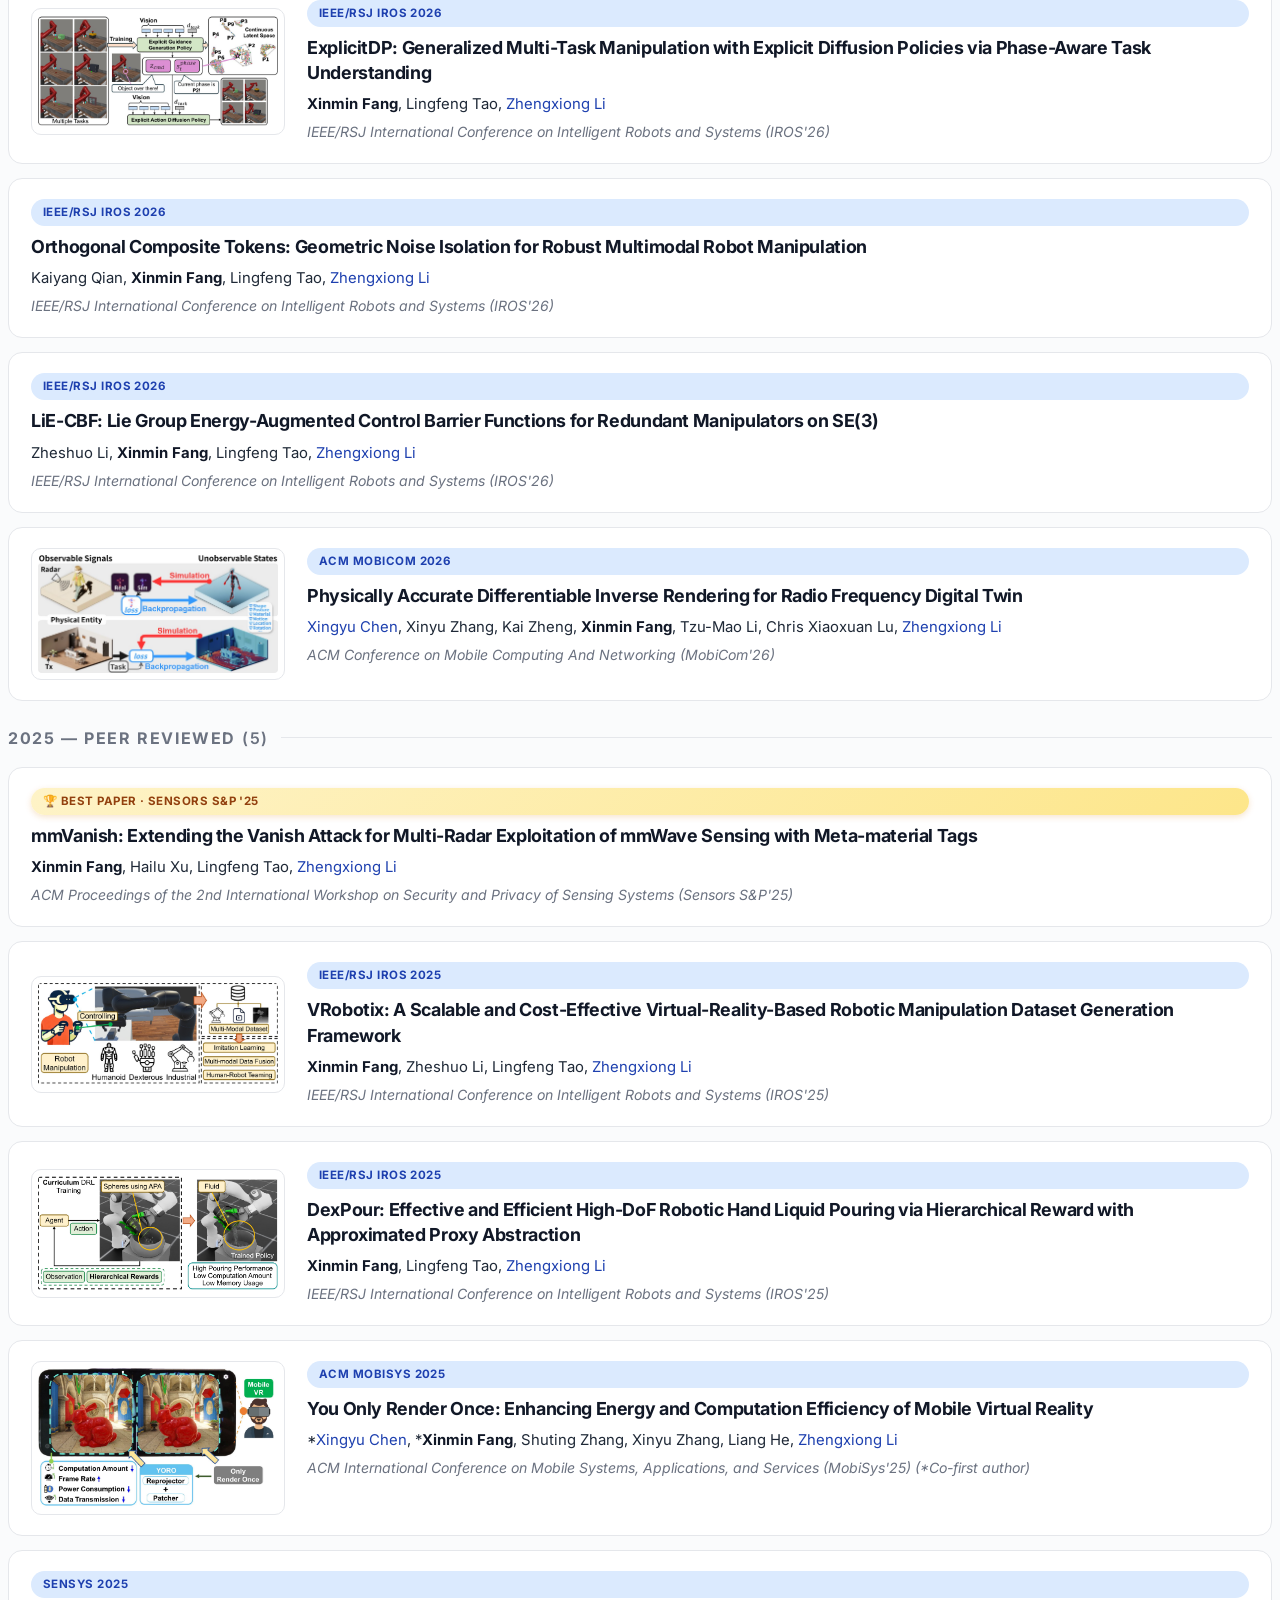
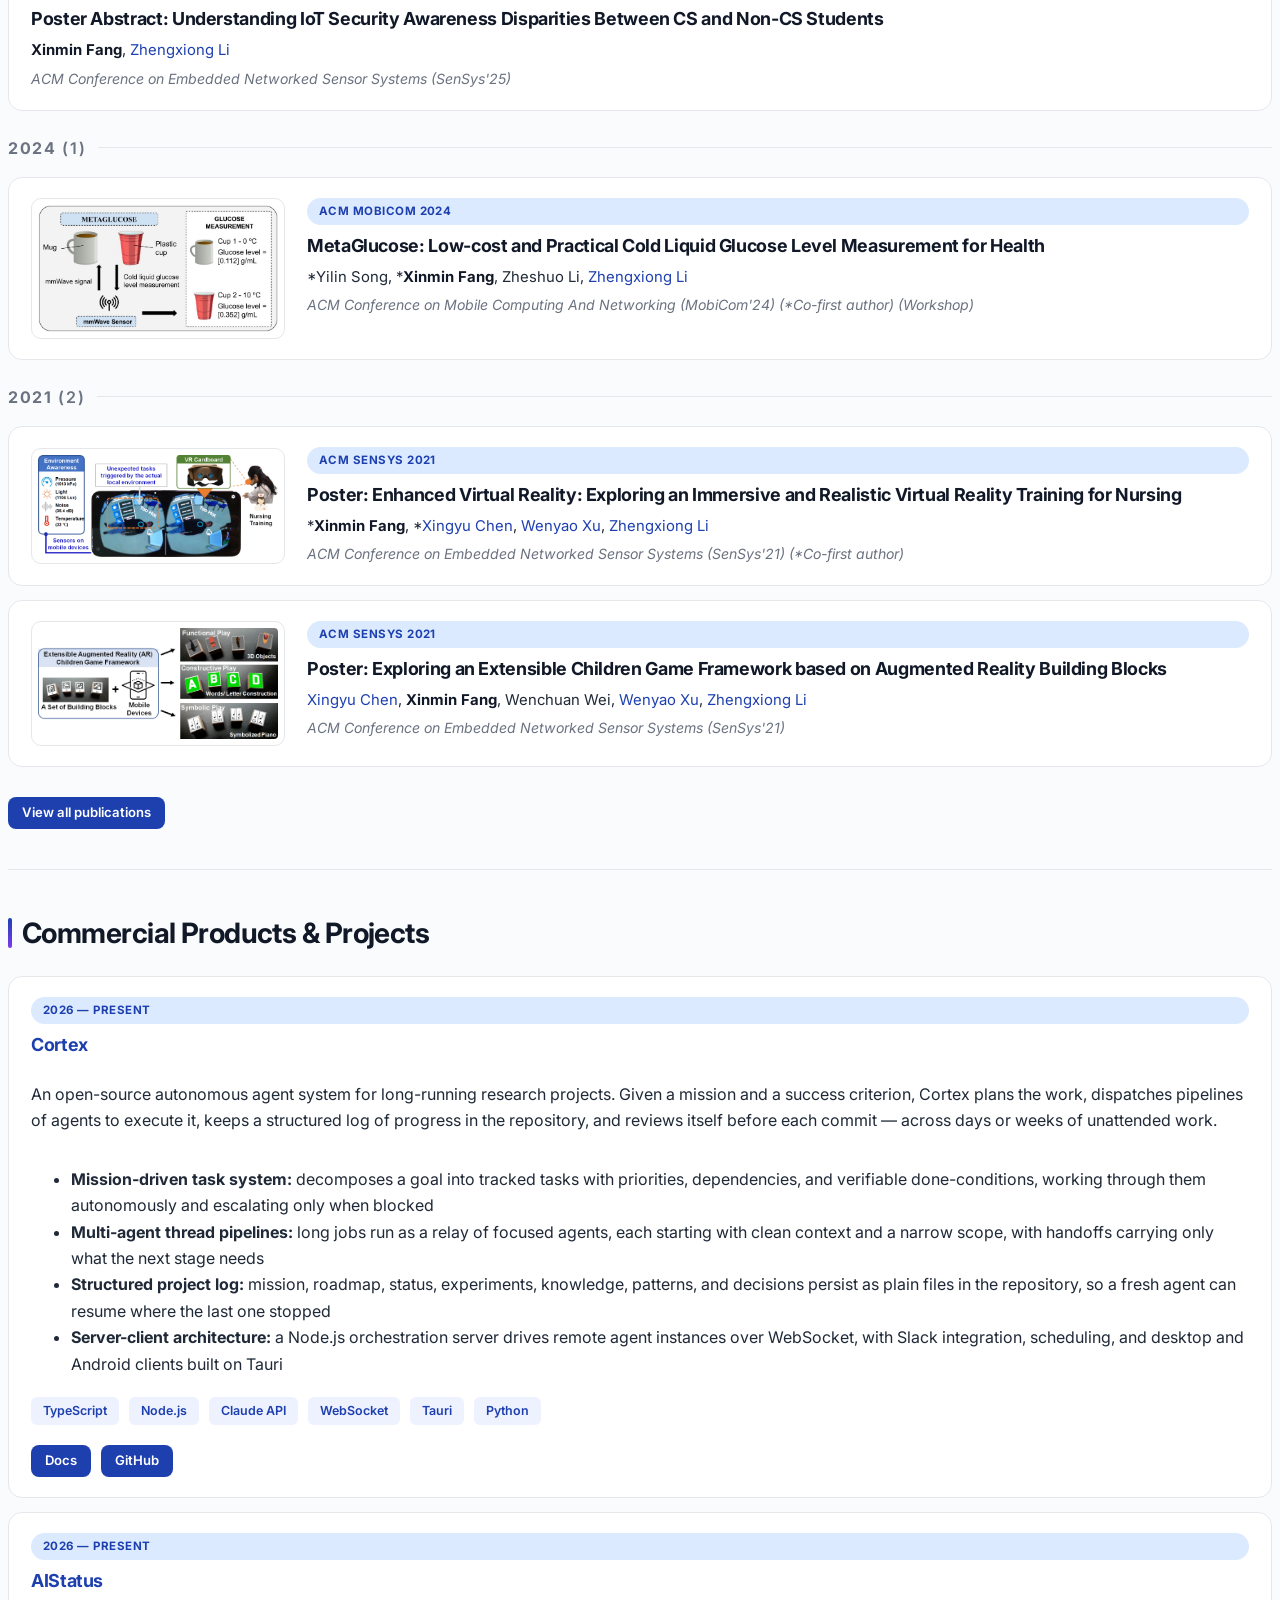
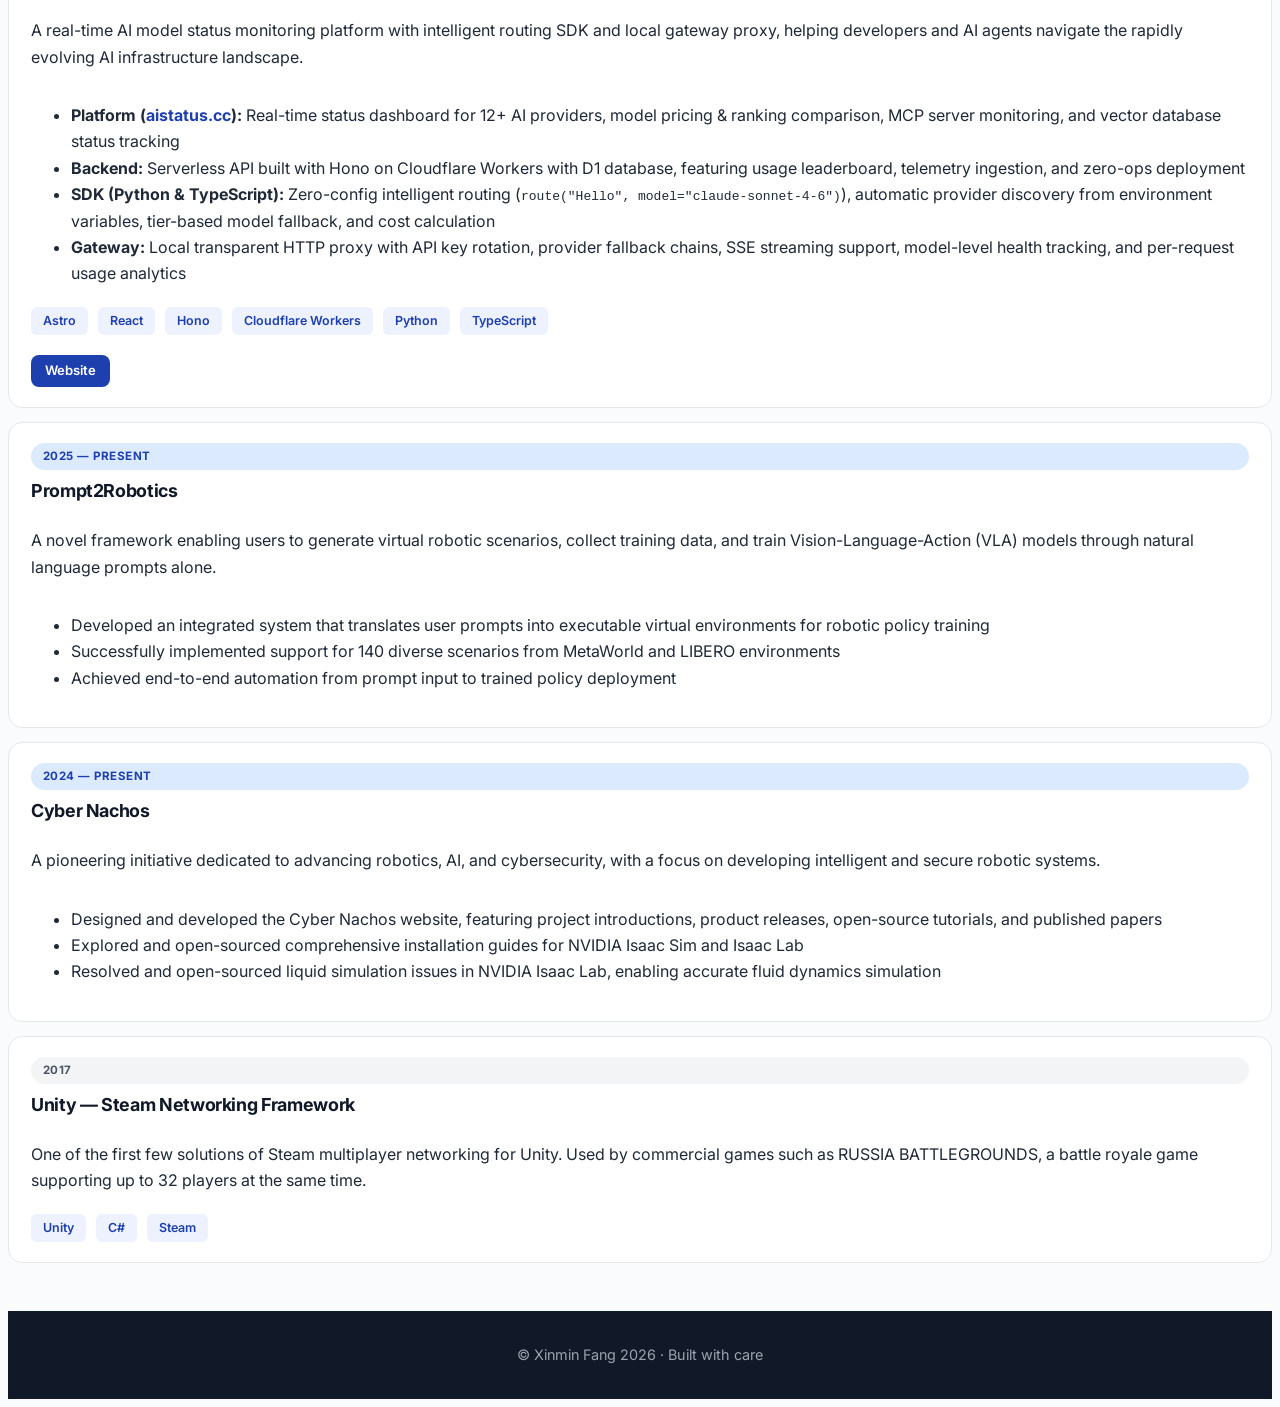
==== commit fb1c6516: "Add a research summary to the biography; retag research interests The biography stated only affiliat" ====
--- a/index.html
+++ b/index.html
@@ -153,13 +153,19 @@
           <a href="https://ucdenver.edu/" target="_blank">University of Colorado Denver (CU Denver)</a>,
           advised by <a href="https://cse.ucdenver.edu/~lizheng/" target="_blank">Prof. Zhengxiong Li</a>.
         </p>
+        <p>
+          My research aims to build robots that manipulate the physical world reliably.
+          I work on dexterous manipulation, particularly visuo-tactile foundation models
+          and vision-language-action (VLA) models. I also develop the sensing and data
+          infrastructure that makes such learning possible, including VR-based
+          teleoperation for scalable data collection. My work has appeared at IROS,
+          MobiCom, MobiSys, and SenSys, and received a Best Paper Award at Sensors S&amp;P '25.
+        </p>
         <h4 class="sub-title">Research Interests</h4>
         <div>
-          <span class="tag">Robotics</span>
+          <span class="tag">Embodied AI</span>
+          <span class="tag">Dexterous Manipulation</span>
           <span class="tag">Mobile Computing</span>
-          <span class="tag">IoT</span>
-          <span class="tag">Embodied AI</span>
-          <span class="tag">Virtual Reality</span>
         </div>
       </div>
     </div>
--- a/styles.css
+++ b/styles.css
@@ -232,13 +232,15 @@
   }
   .pub-card:hover { transform: translateY(-3px); box-shadow: var(--shadow-lg); border-color: #c7d2fe; }
   .pub-thumb {
-    flex-shrink: 0; width: 240px;
-    border-radius: 10px; overflow: hidden; background: #f3f4f6;
-    position: relative; min-height: 128px;
+    flex-shrink: 0; width: 240px; align-self: center;
+    border-radius: 10px; overflow: hidden;
+    background: #fff; border: 1px solid var(--border);
+    padding: 6px;
   }
   .pub-thumb img {
-    position: absolute; inset: 0;
-    width: 100%; height: 100%; object-fit: contain; display: block;
+    width: 100%; height: auto; max-height: 150px;
+    object-fit: contain; display: block;
+    border-radius: 4px;
   }
   .pub-body { flex: 1; min-width: 0; display: flex; flex-direction: column; }
   .pub-body h3 { font-size: 1.12rem; margin: 8px 0 8px; line-height: 1.4; color: #111827; }
@@ -301,7 +303,8 @@
     .hero-avatar { width: 180px; height: 180px; }
     .hero-name { font-size: 1.5rem; }
     .pub-card { flex-direction: column; gap: 14px; }
-    .pub-thumb { width: 100%; height: 180px; }
+    .pub-thumb { width: 100%; align-self: stretch; }
+    .pub-thumb img { max-height: 200px; margin: 0 auto; }
     .section-head { flex-direction: column; align-items: flex-start; gap: 4px; }
     .site-nav .nav-inner { gap: 14px; font-size: 13px; }
     .site-nav .nav-links { gap: 18px; }
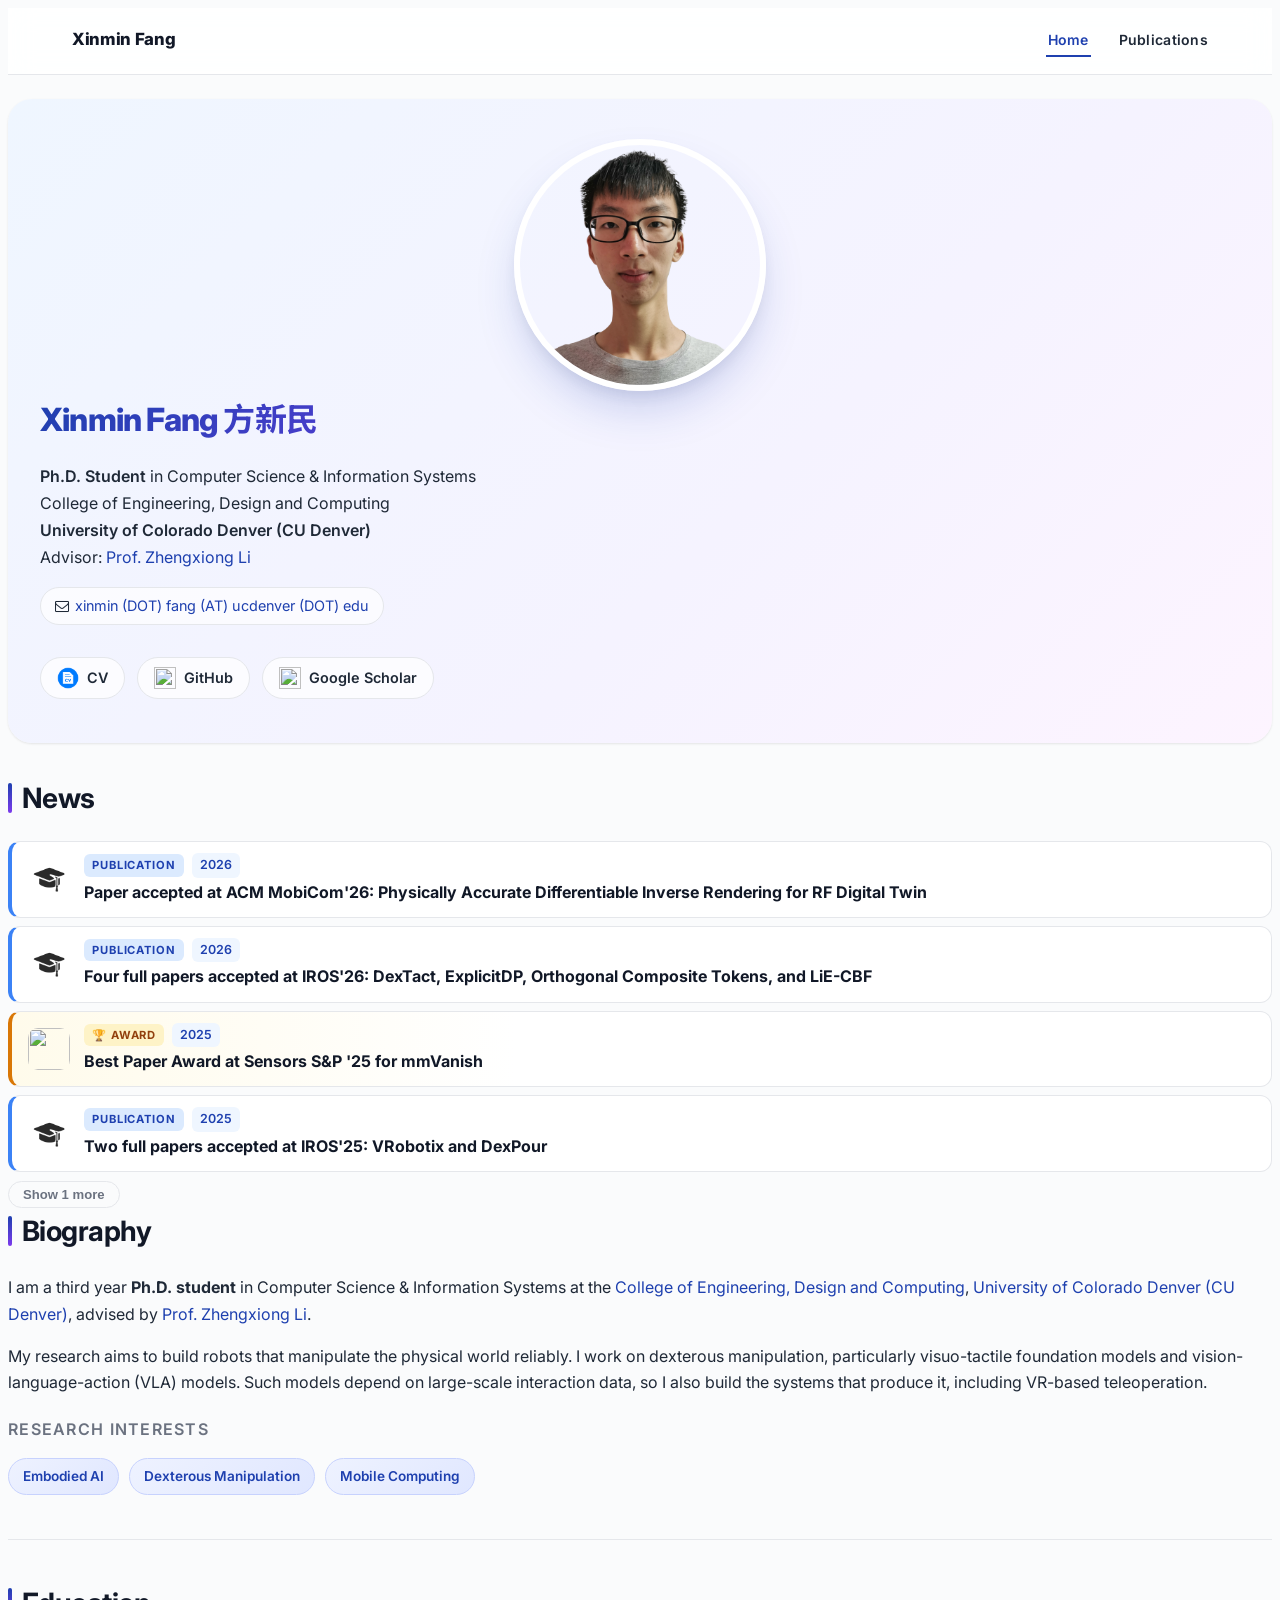
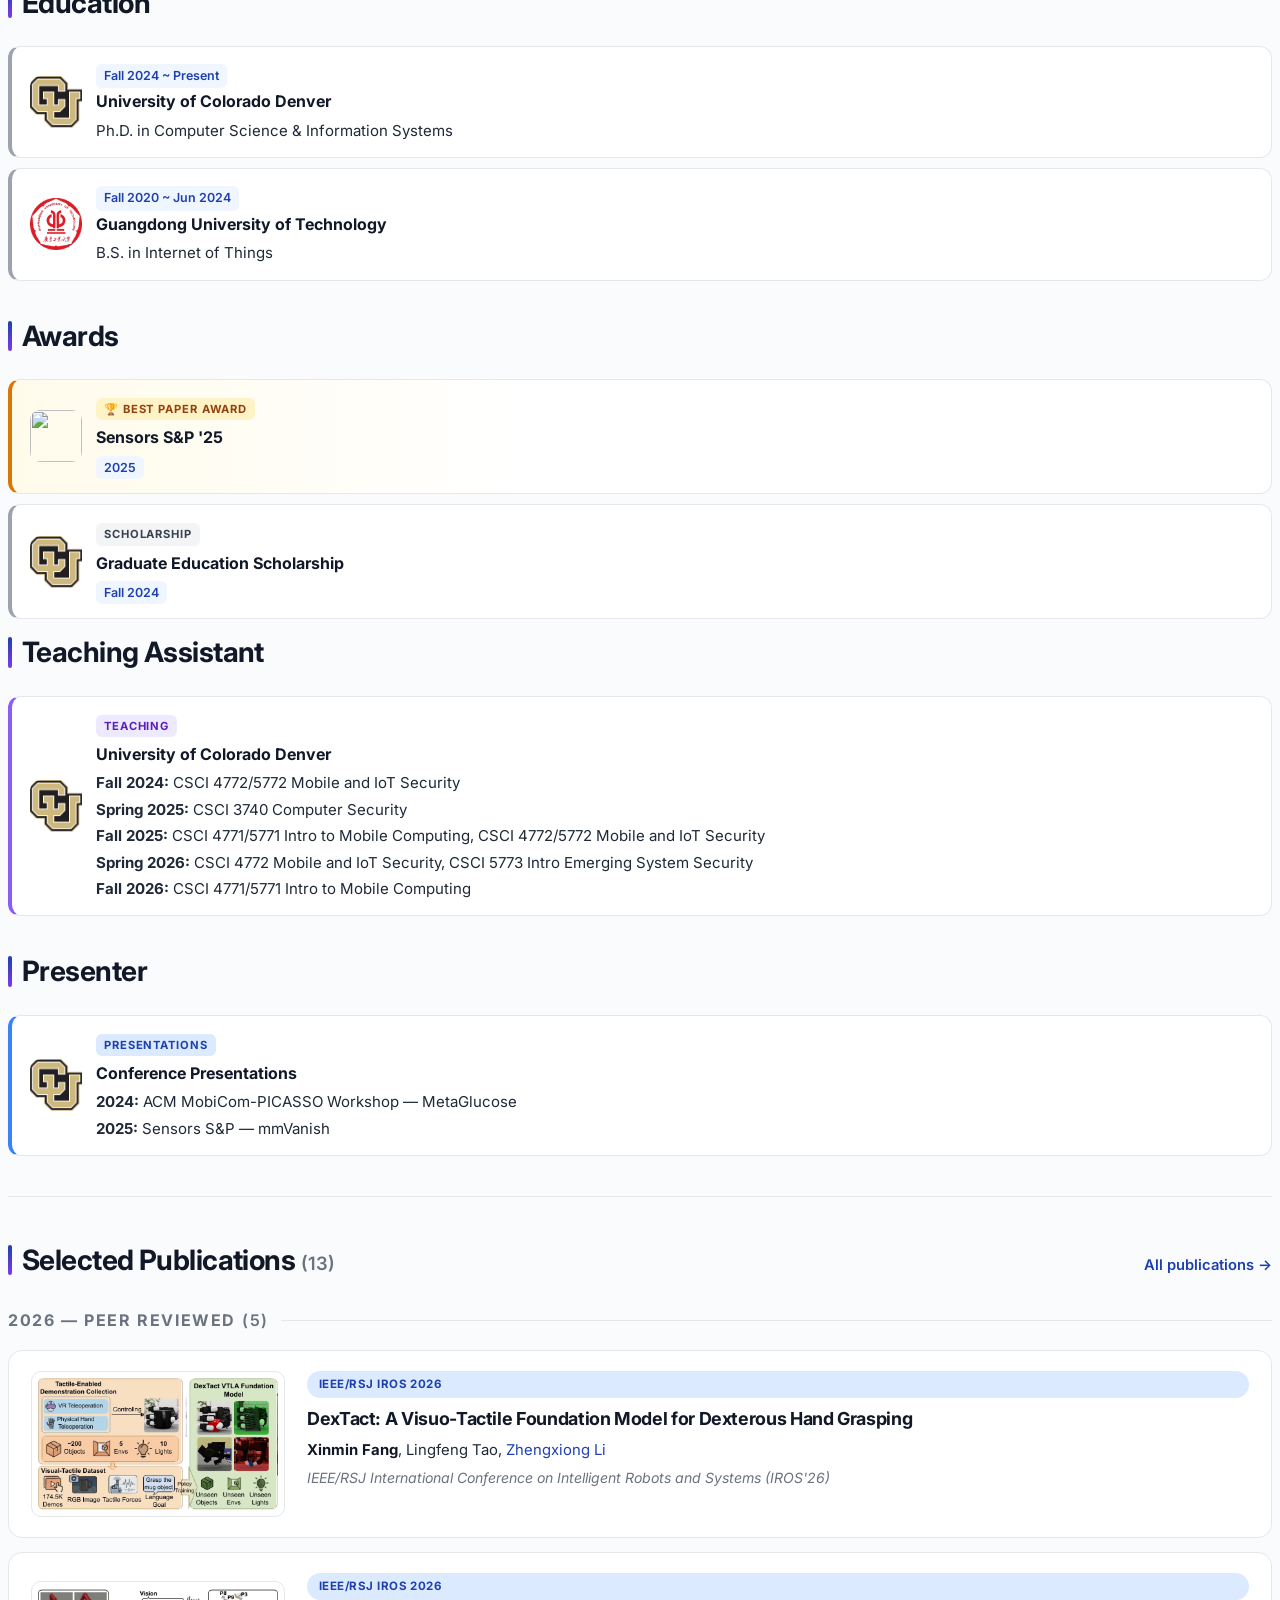
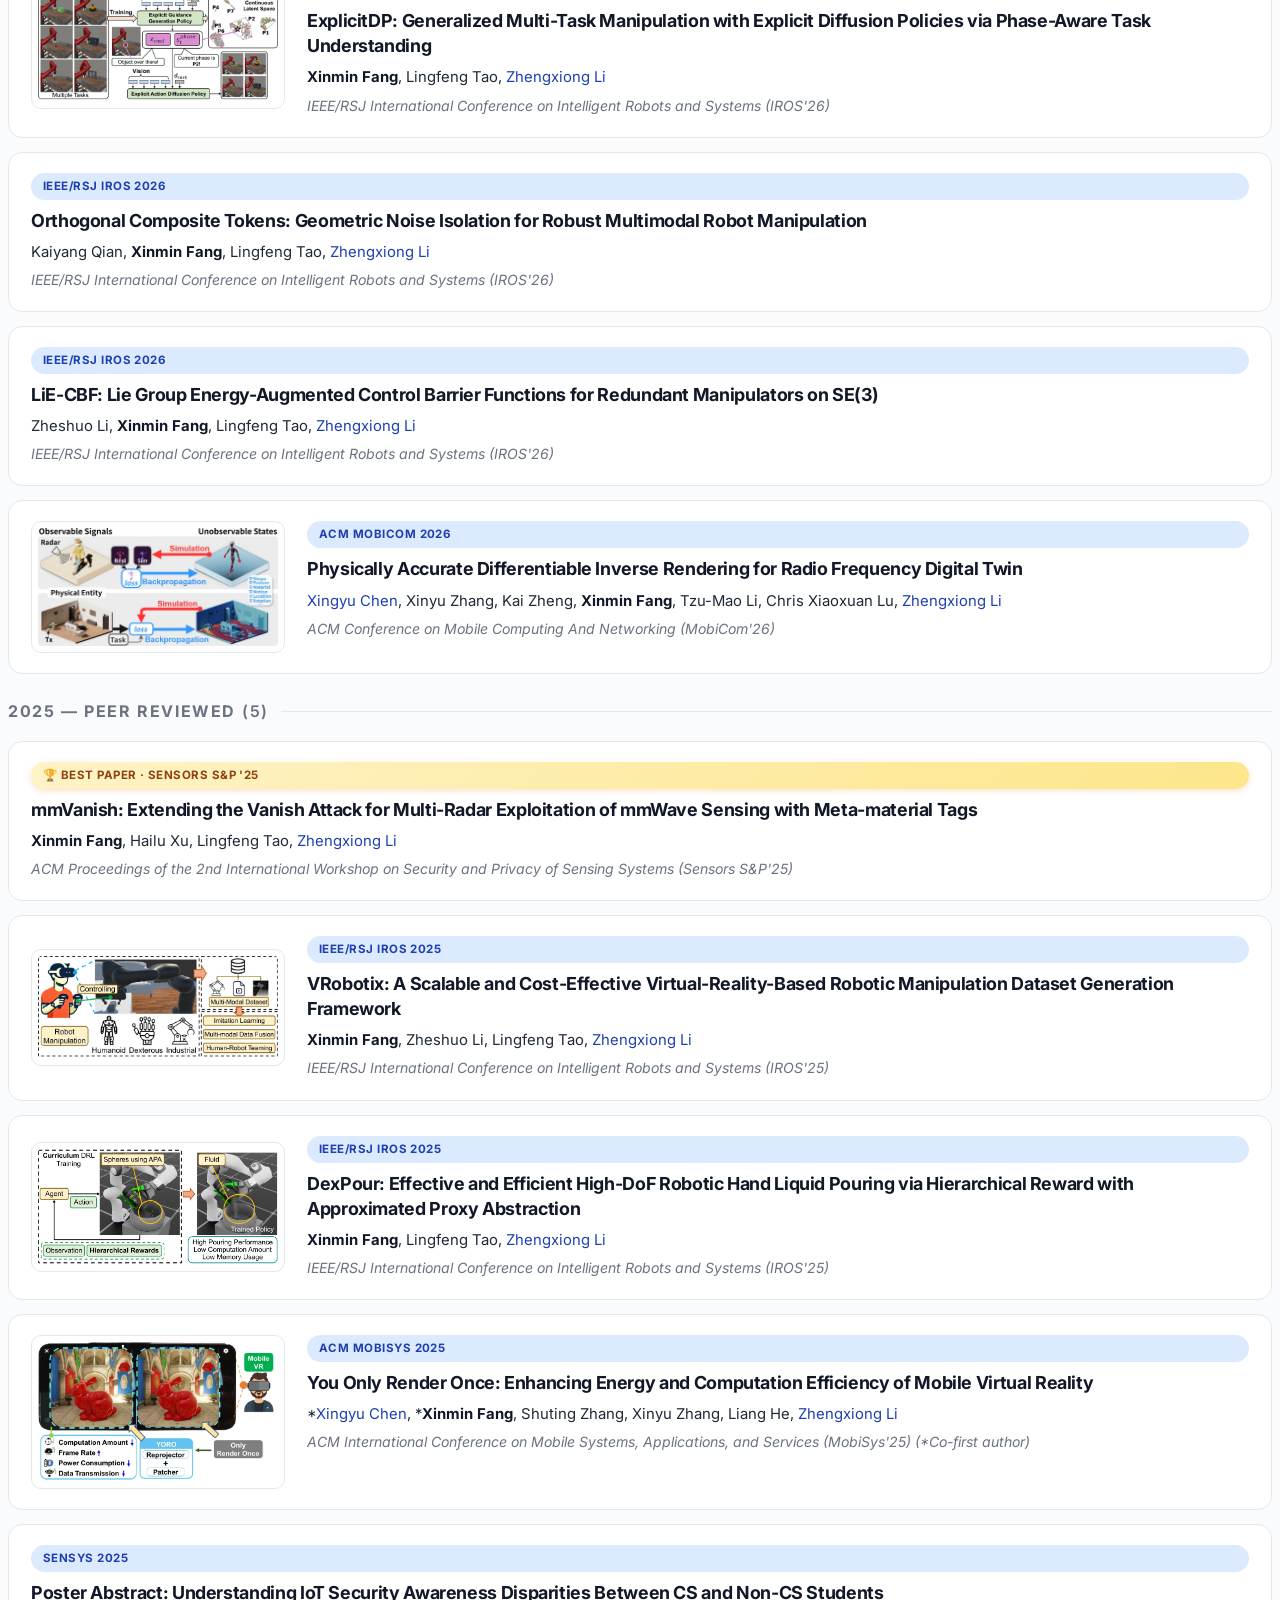
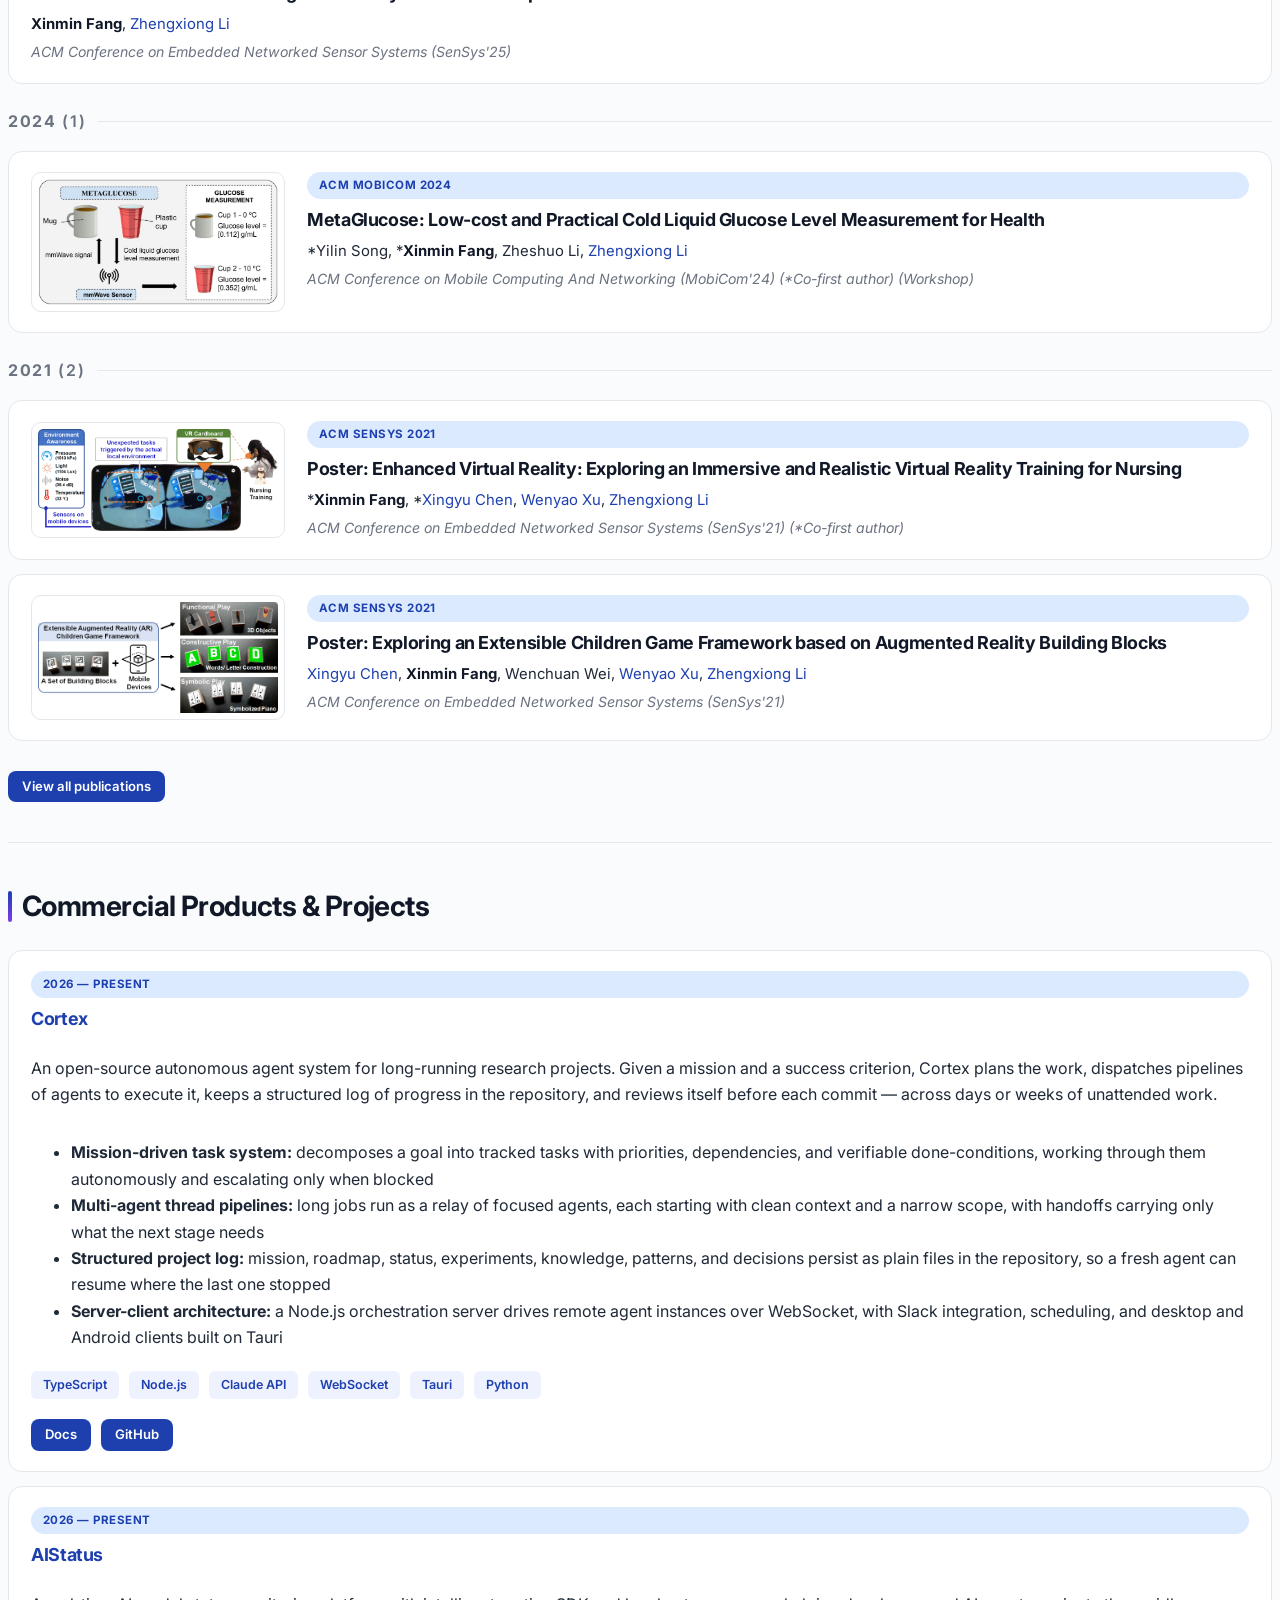
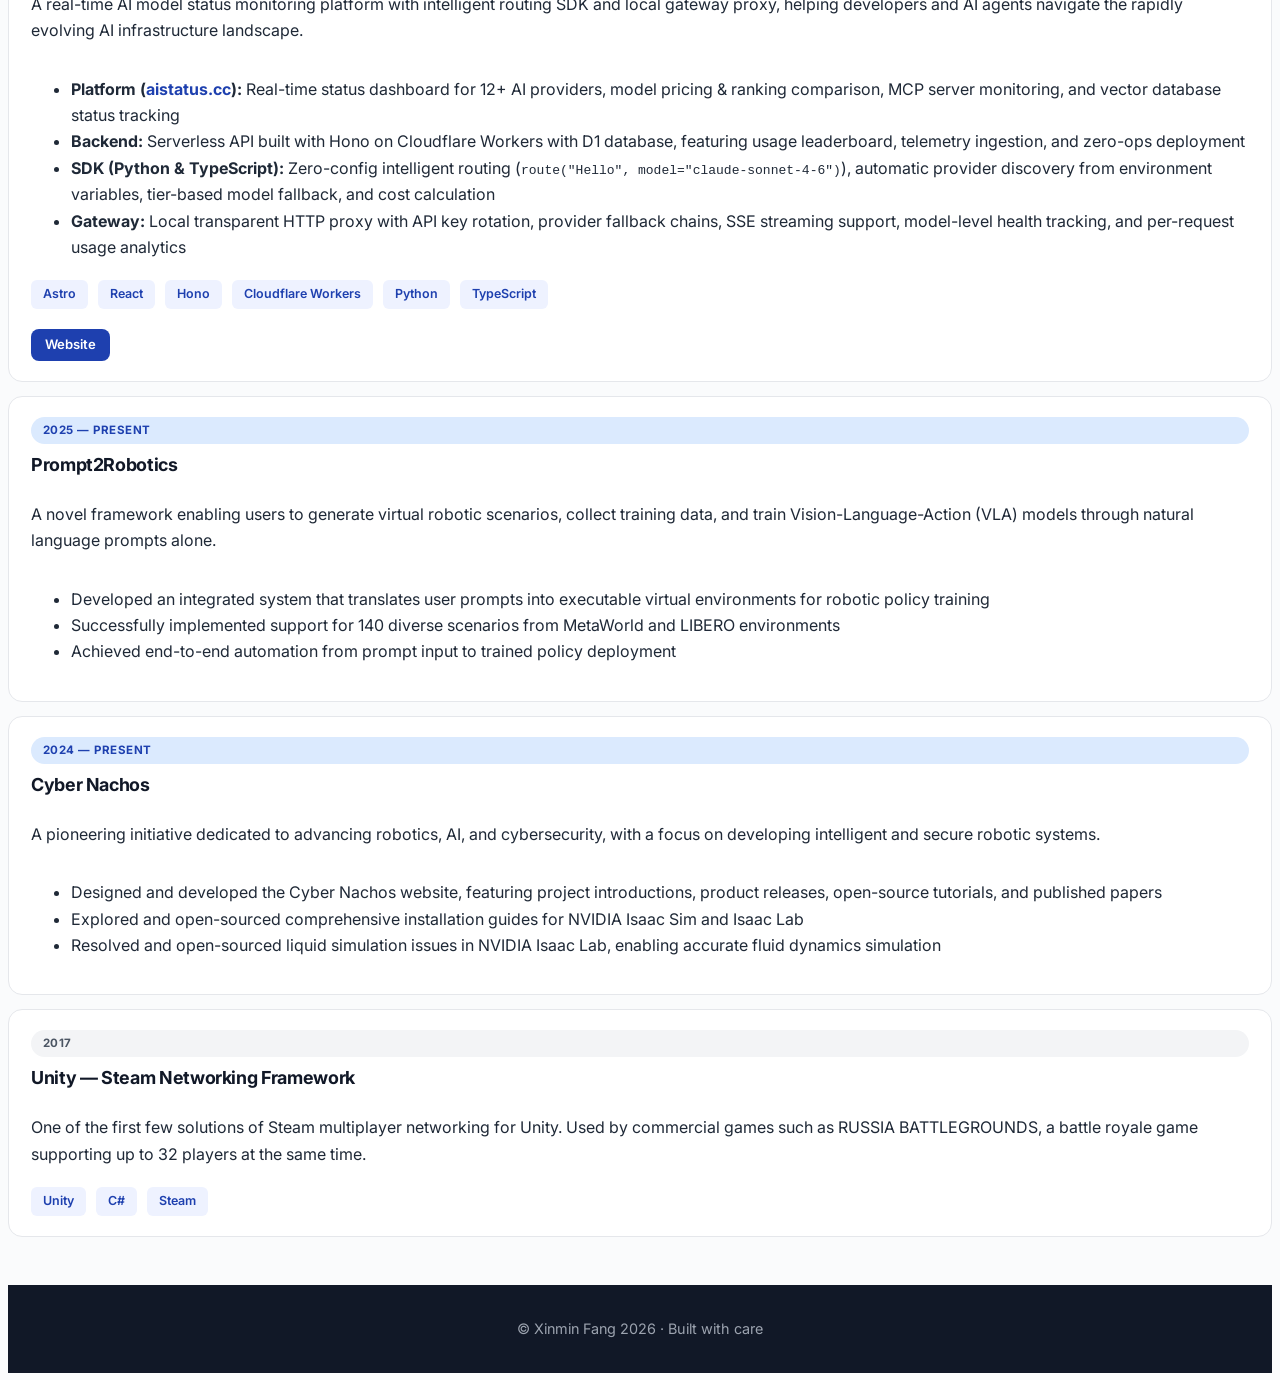
==== commit 5923ee93: "Tighten the biography's second-to-third sentence transition Lead the third sentence with the data de" ====
--- a/index.html
+++ b/index.html
@@ -156,10 +156,9 @@
         <p>
           My research aims to build robots that manipulate the physical world reliably.
           I work on dexterous manipulation, particularly visuo-tactile foundation models
-          and vision-language-action (VLA) models. I also develop the sensing and data
-          infrastructure that makes such learning possible, including VR-based
-          teleoperation for scalable data collection. My work has appeared at IROS,
-          MobiCom, MobiSys, and SenSys, and received a Best Paper Award at Sensors S&amp;P '25.
+          and vision-language-action (VLA) models. Such models depend on large-scale
+          interaction data, so I also build the systems that produce it, including
+          VR-based teleoperation.
         </p>
         <h4 class="sub-title">Research Interests</h4>
         <div>
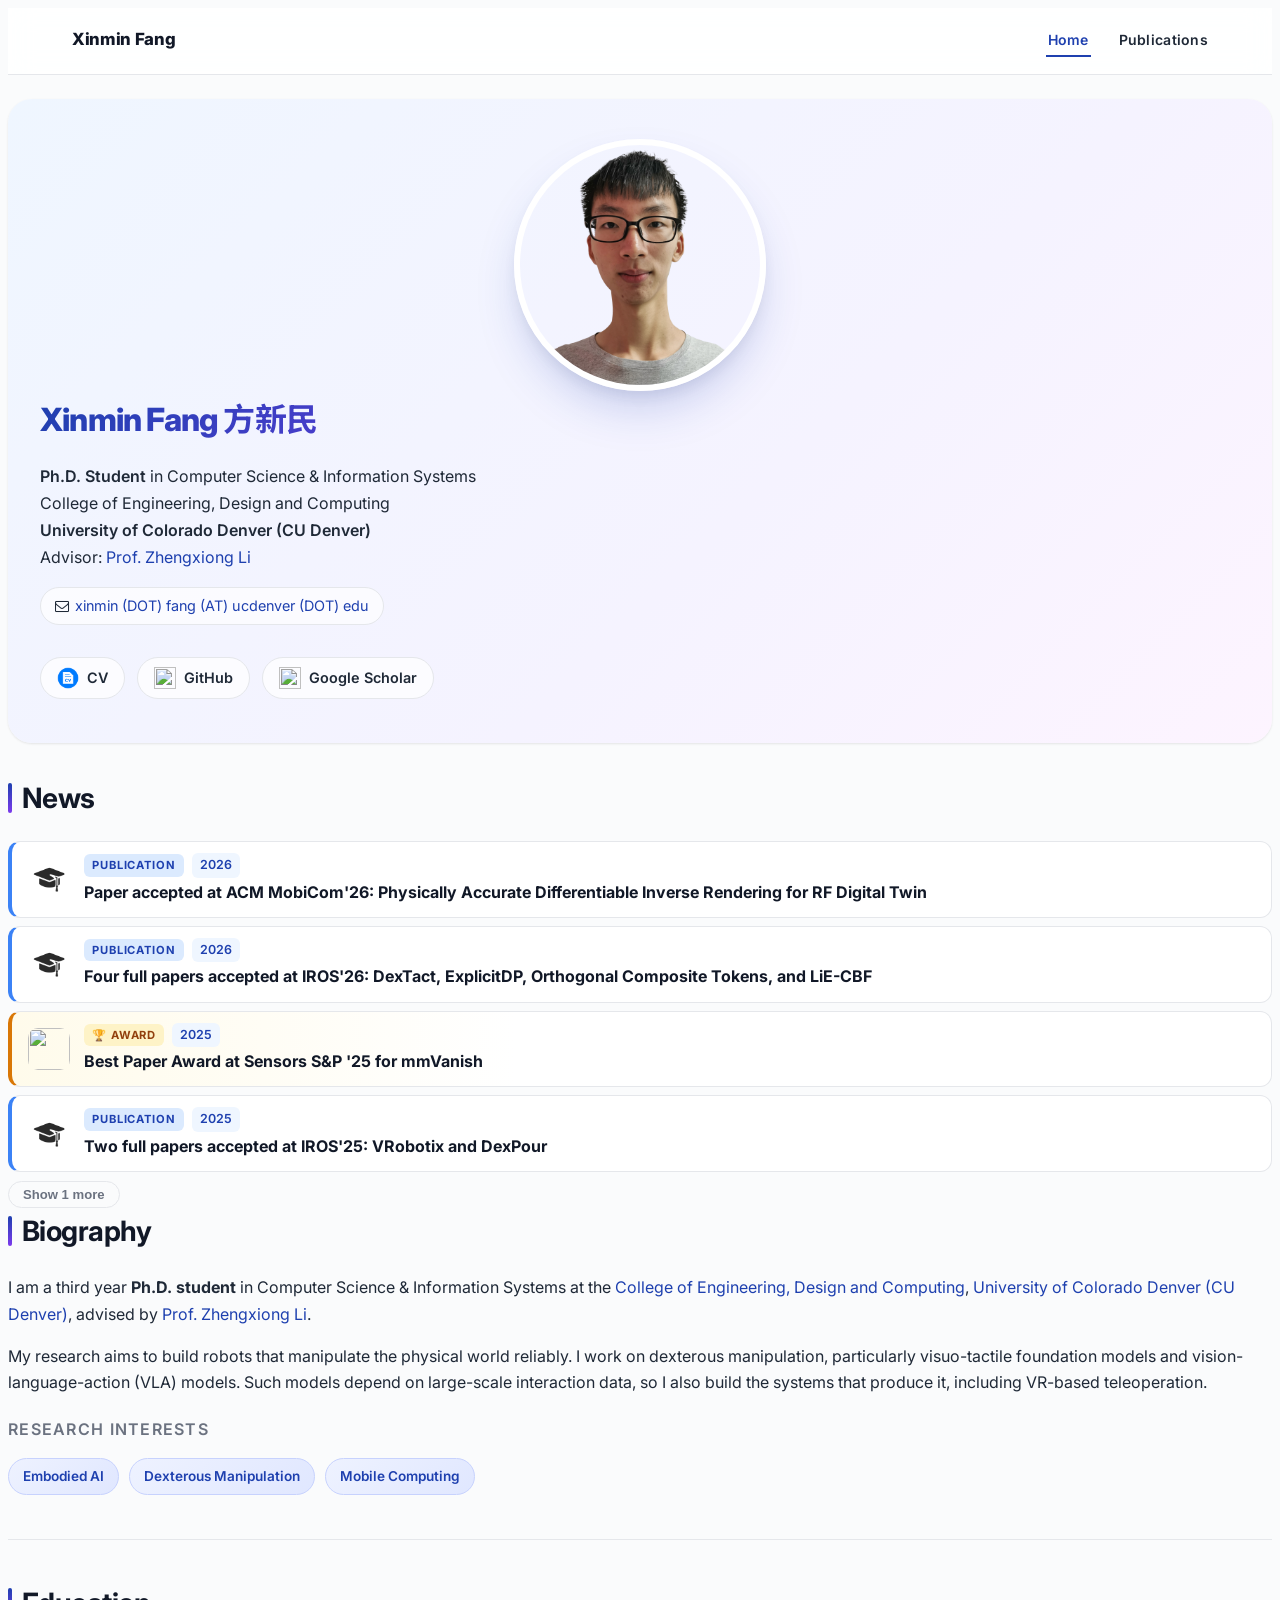
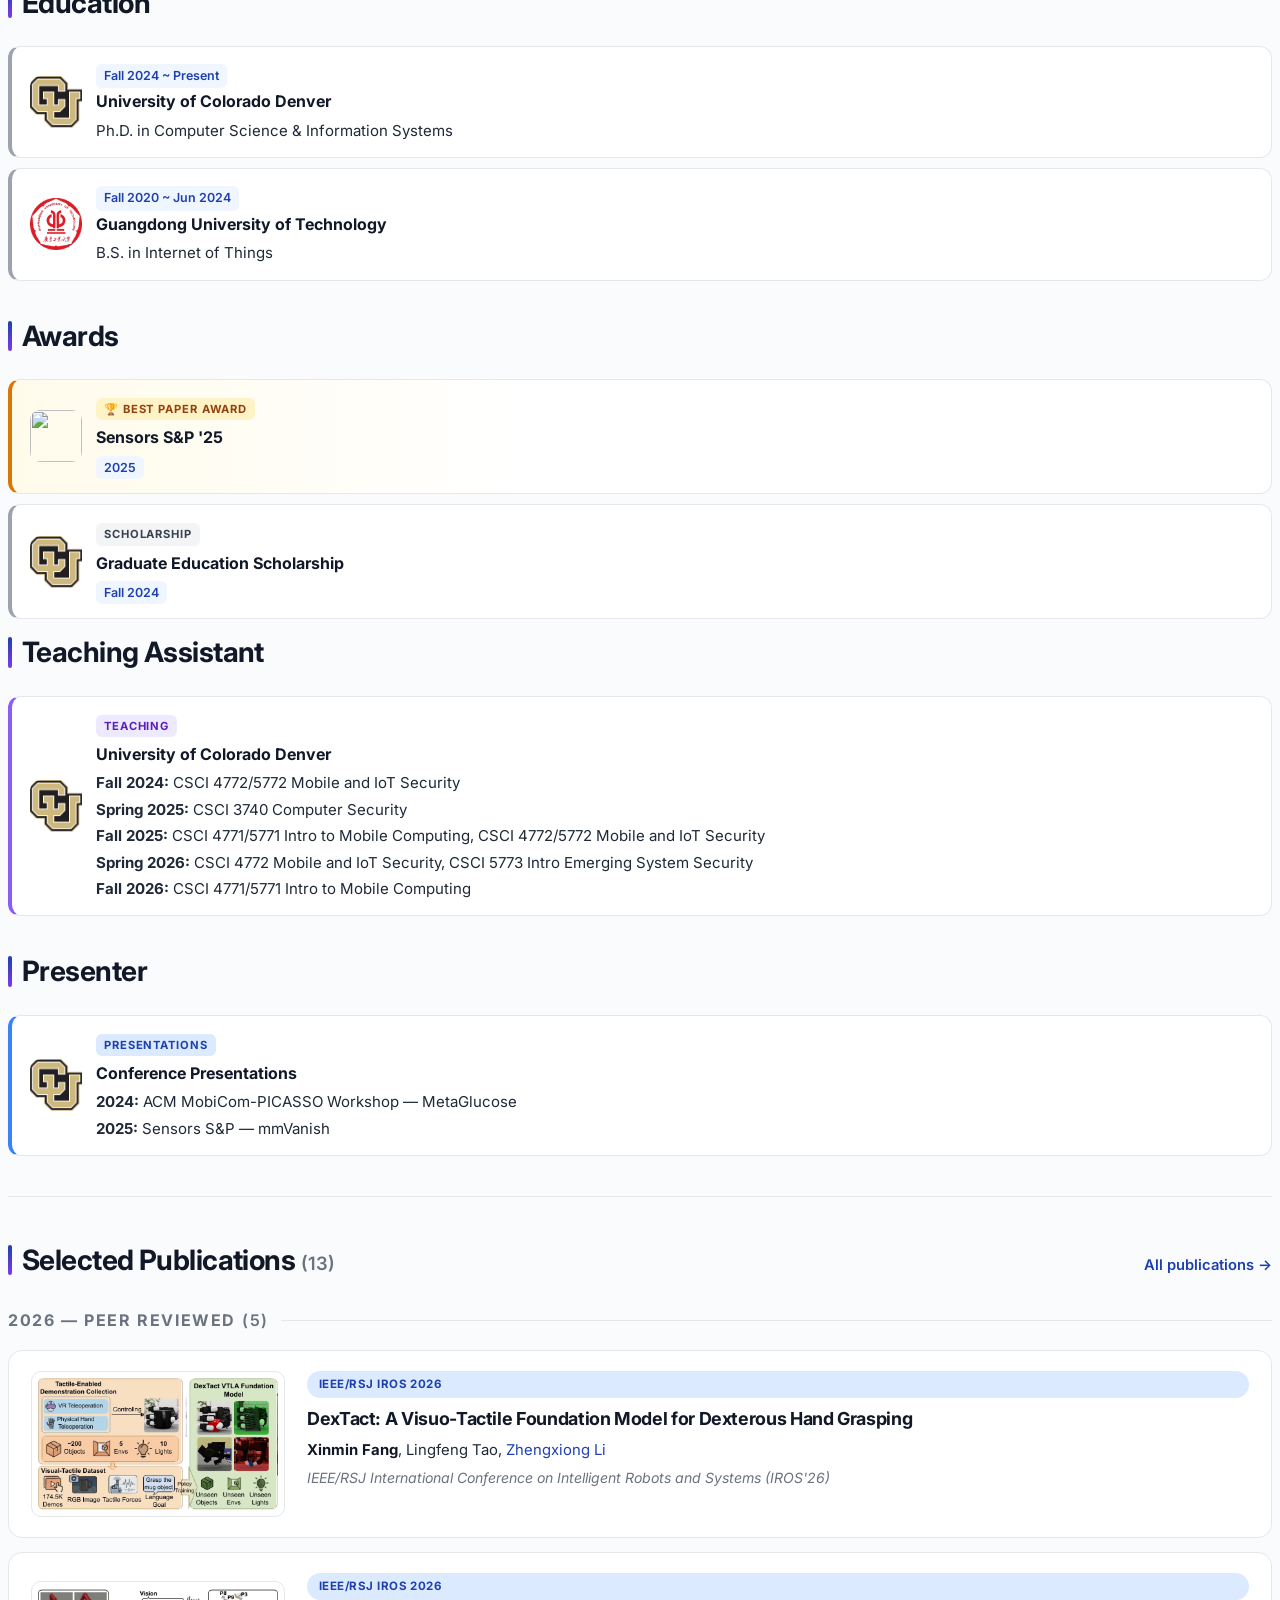
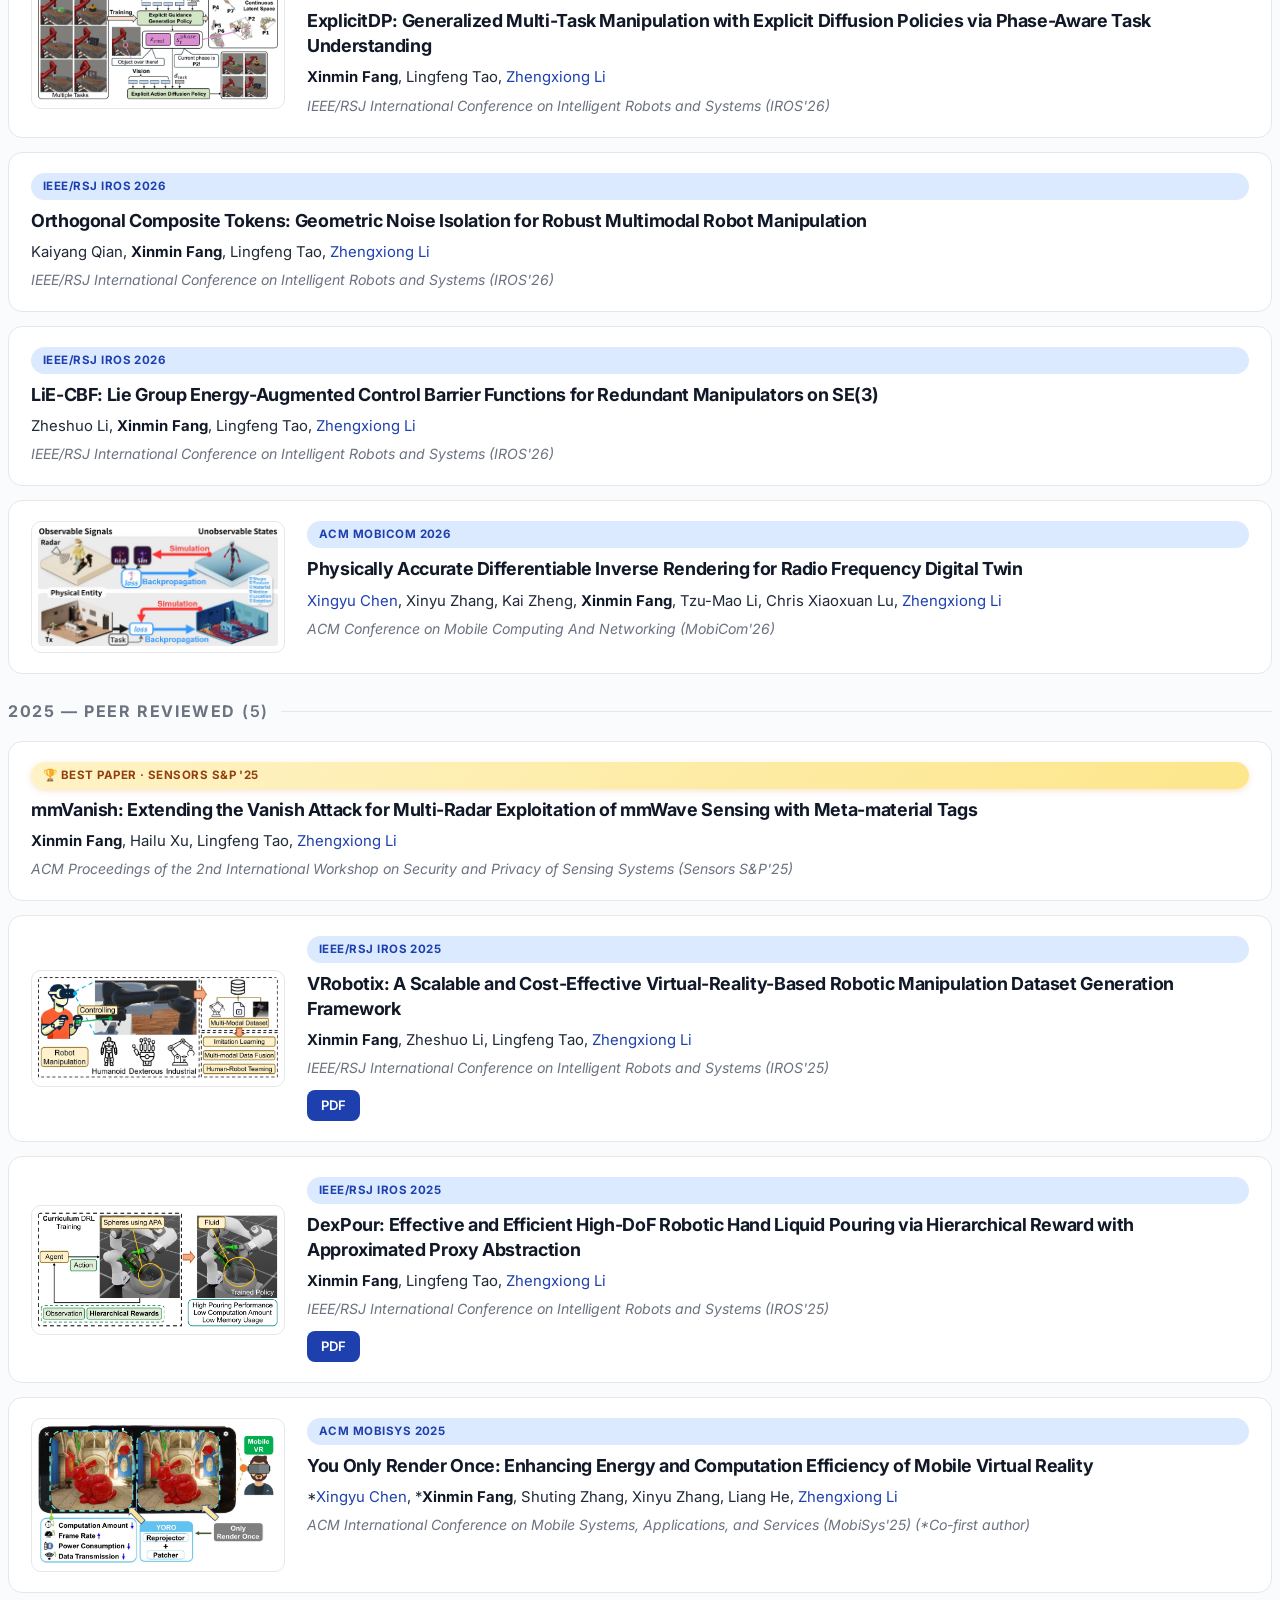
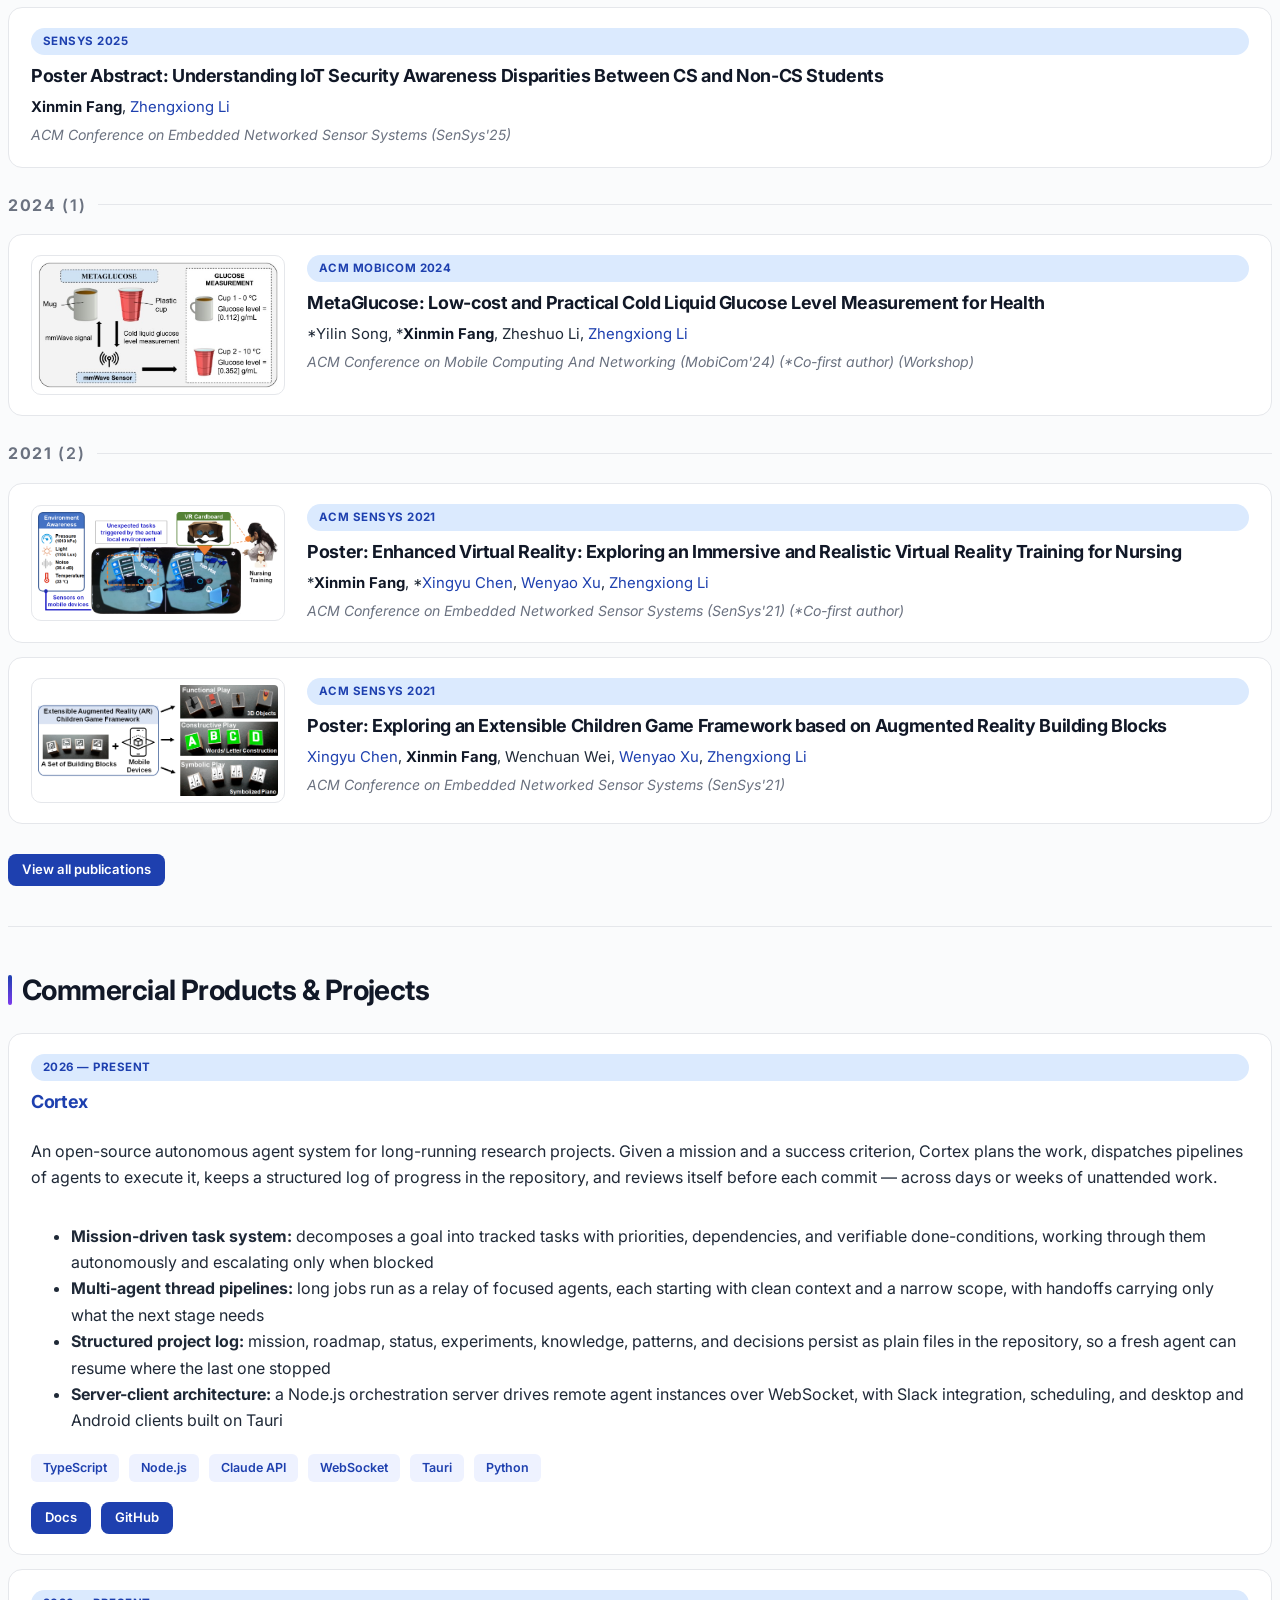
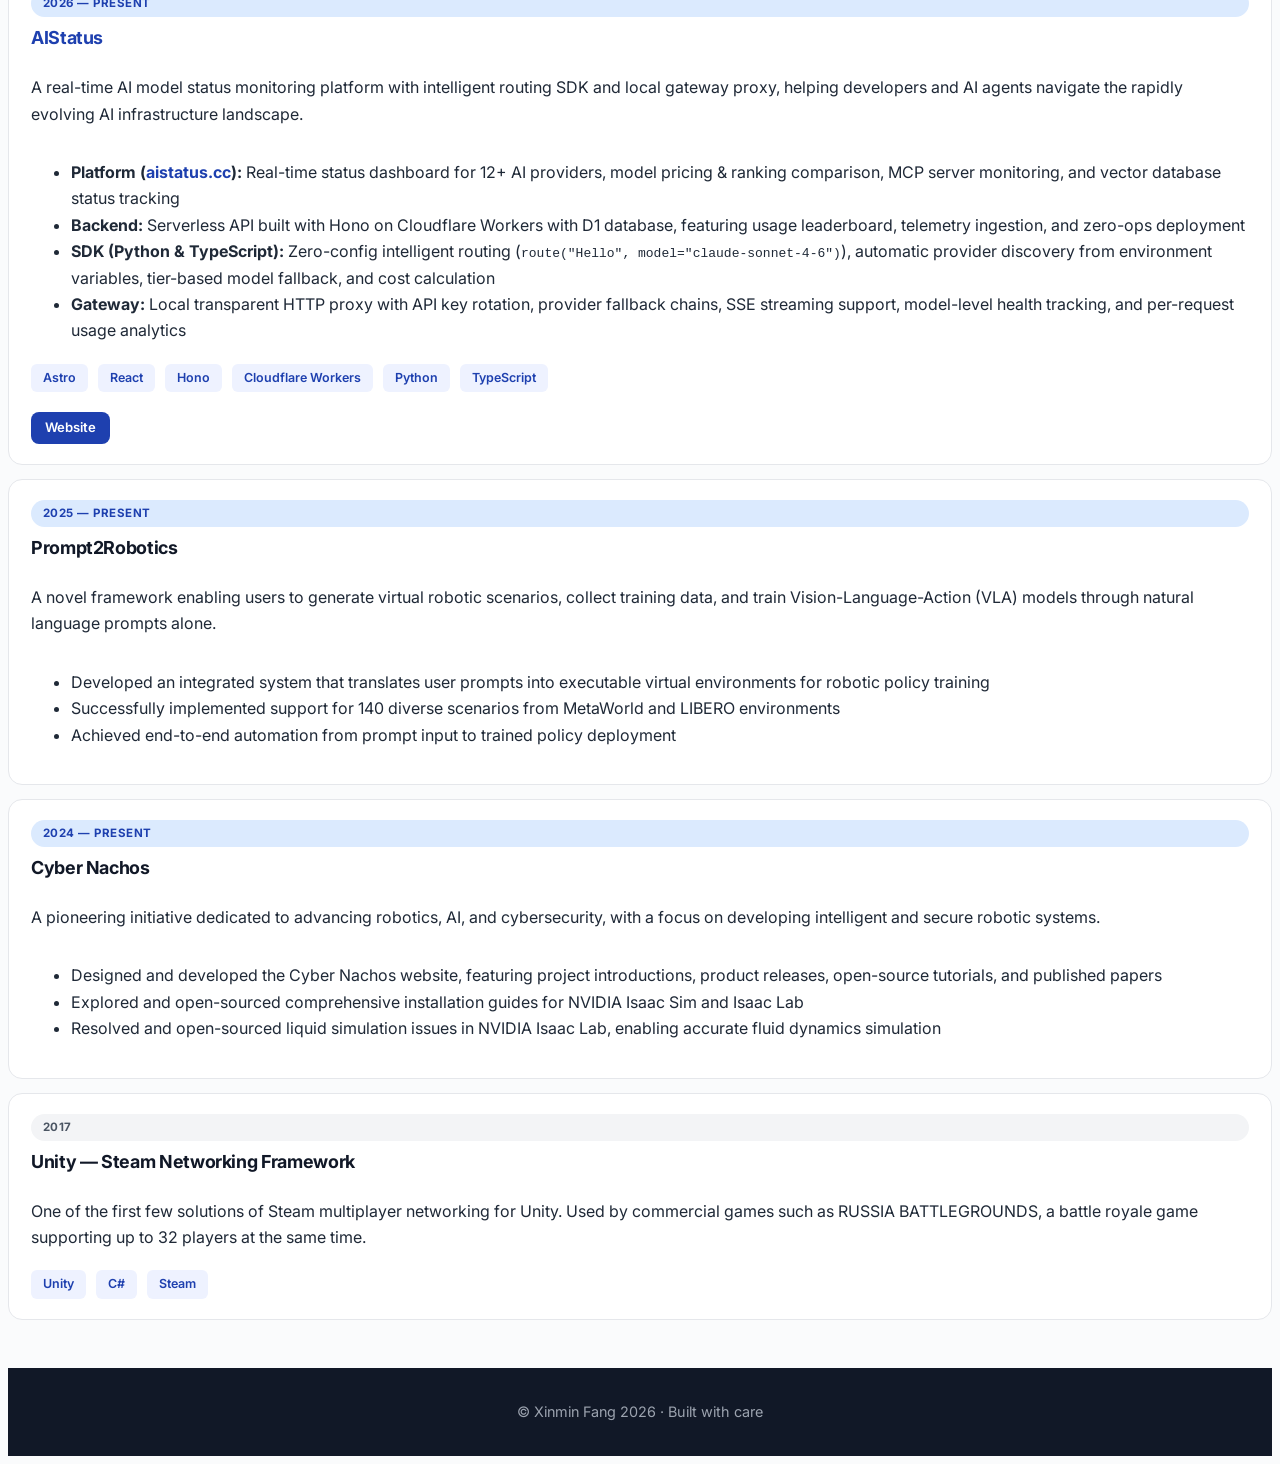
==== commit c073170d: "Link IROS 2025 PDFs from homepage" ====
--- a/index.html
+++ b/index.html
@@ -324,6 +324,7 @@
         <h3>VRobotix: A Scalable and Cost-Effective Virtual-Reality-Based Robotic Manipulation Dataset Generation Framework</h3>
         <div class="pub-authors"><b>Xinmin Fang</b>, Zheshuo Li, Lingfeng Tao, <a href="https://cse.ucdenver.edu/~lizheng/" target="_blank">Zhengxiong Li</a></div>
         <p class="pub-venue">IEEE/RSJ International Conference on Intelligent Robots and Systems (IROS'25)</p>
+        <div><a href="files/VRobotix_IROS2025.pdf" target="_blank" class="btn-ext">PDF</a></div>
       </div>
     </div>
 
@@ -334,6 +335,7 @@
         <h3>DexPour: Effective and Efficient High-DoF Robotic Hand Liquid Pouring via Hierarchical Reward with Approximated Proxy Abstraction</h3>
         <div class="pub-authors"><b>Xinmin Fang</b>, Lingfeng Tao, <a href="https://cse.ucdenver.edu/~lizheng/" target="_blank">Zhengxiong Li</a></div>
         <p class="pub-venue">IEEE/RSJ International Conference on Intelligent Robots and Systems (IROS'25)</p>
+        <div><a href="files/DexPour_IROS2025.pdf" target="_blank" class="btn-ext">PDF</a></div>
       </div>
     </div>
 
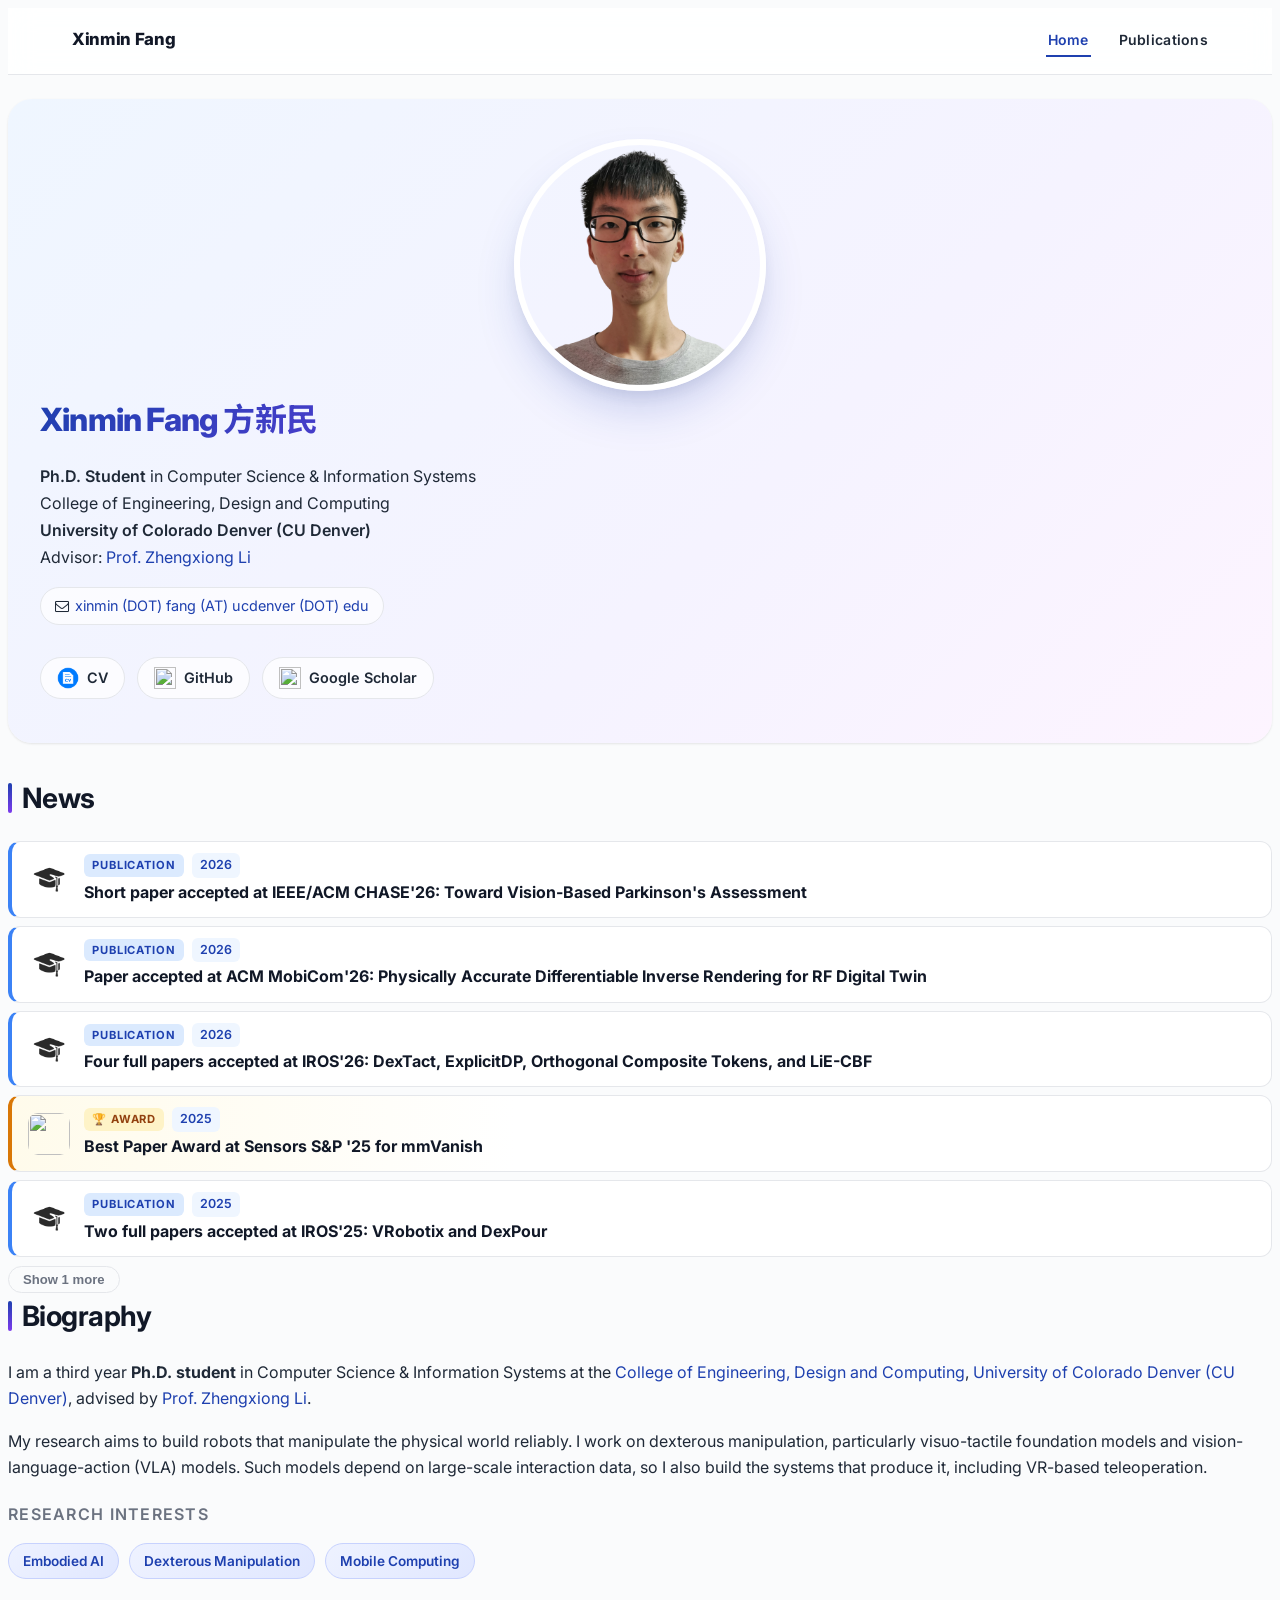
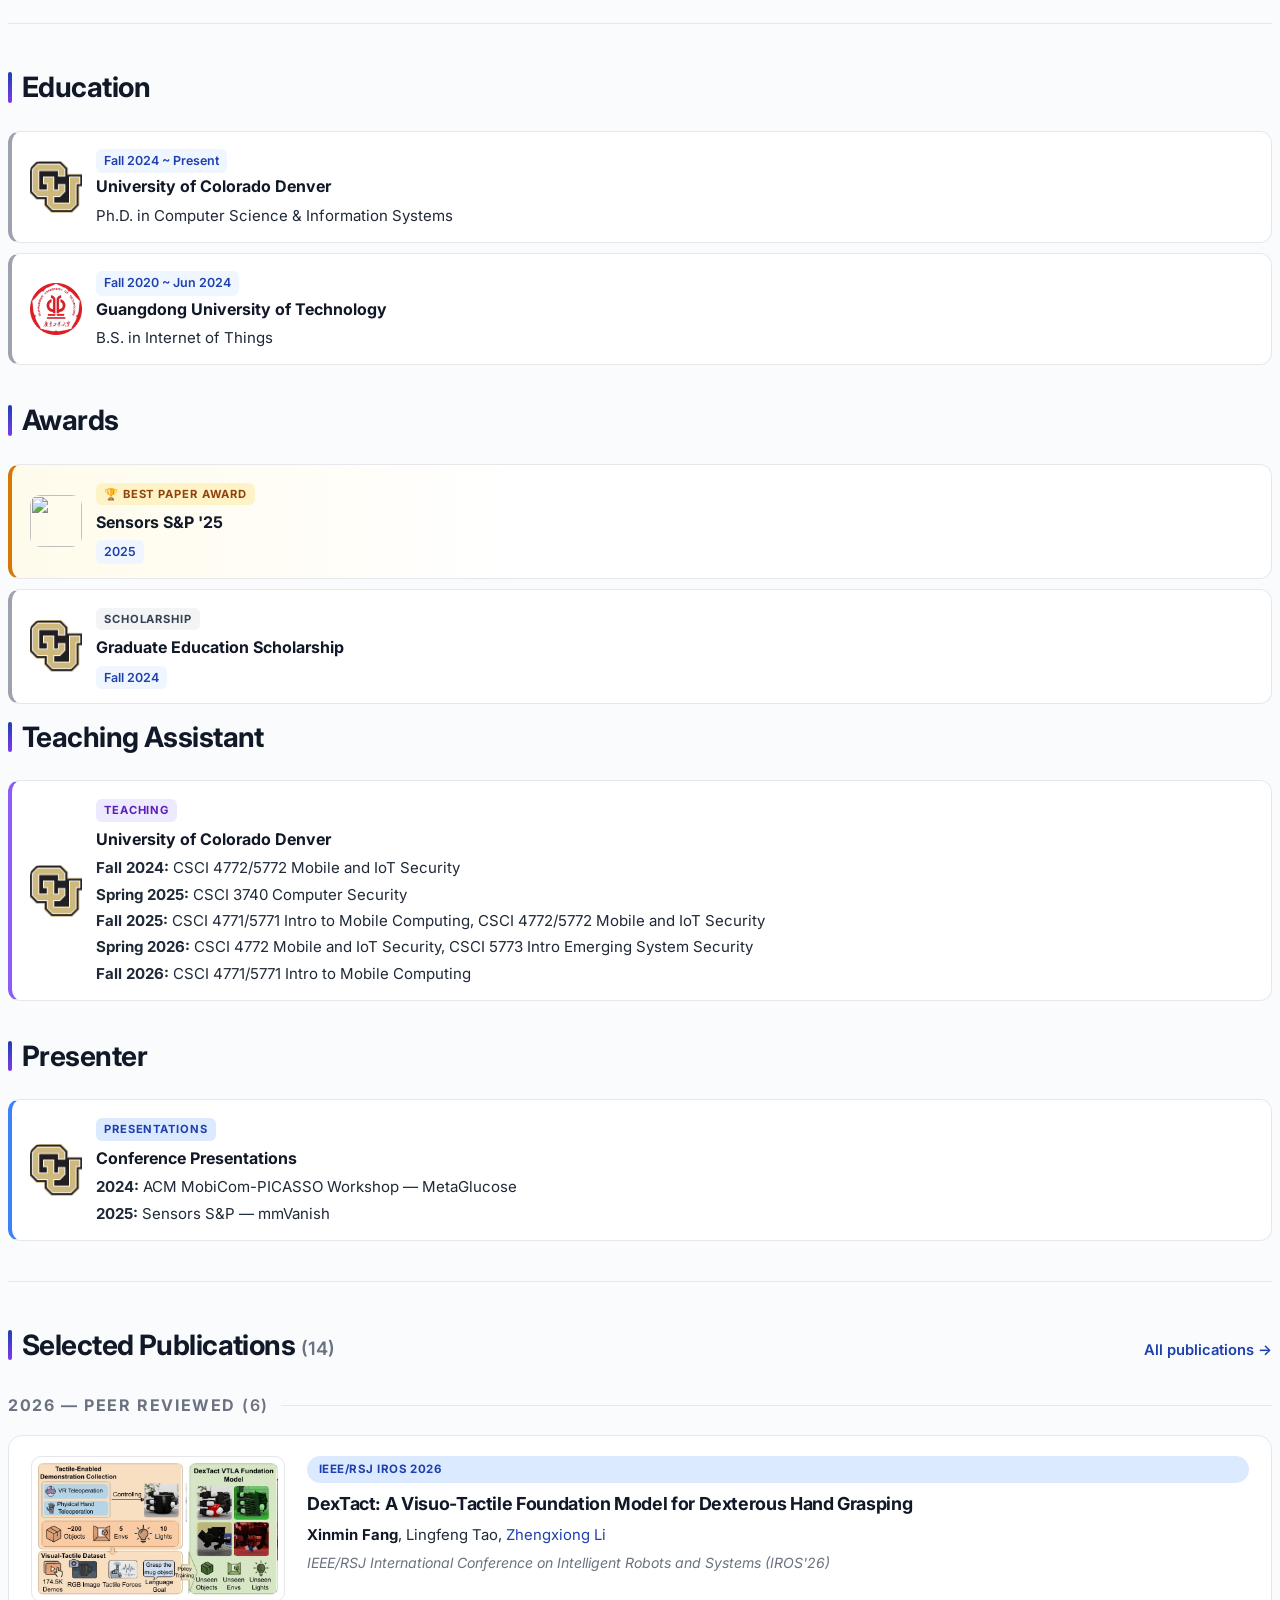
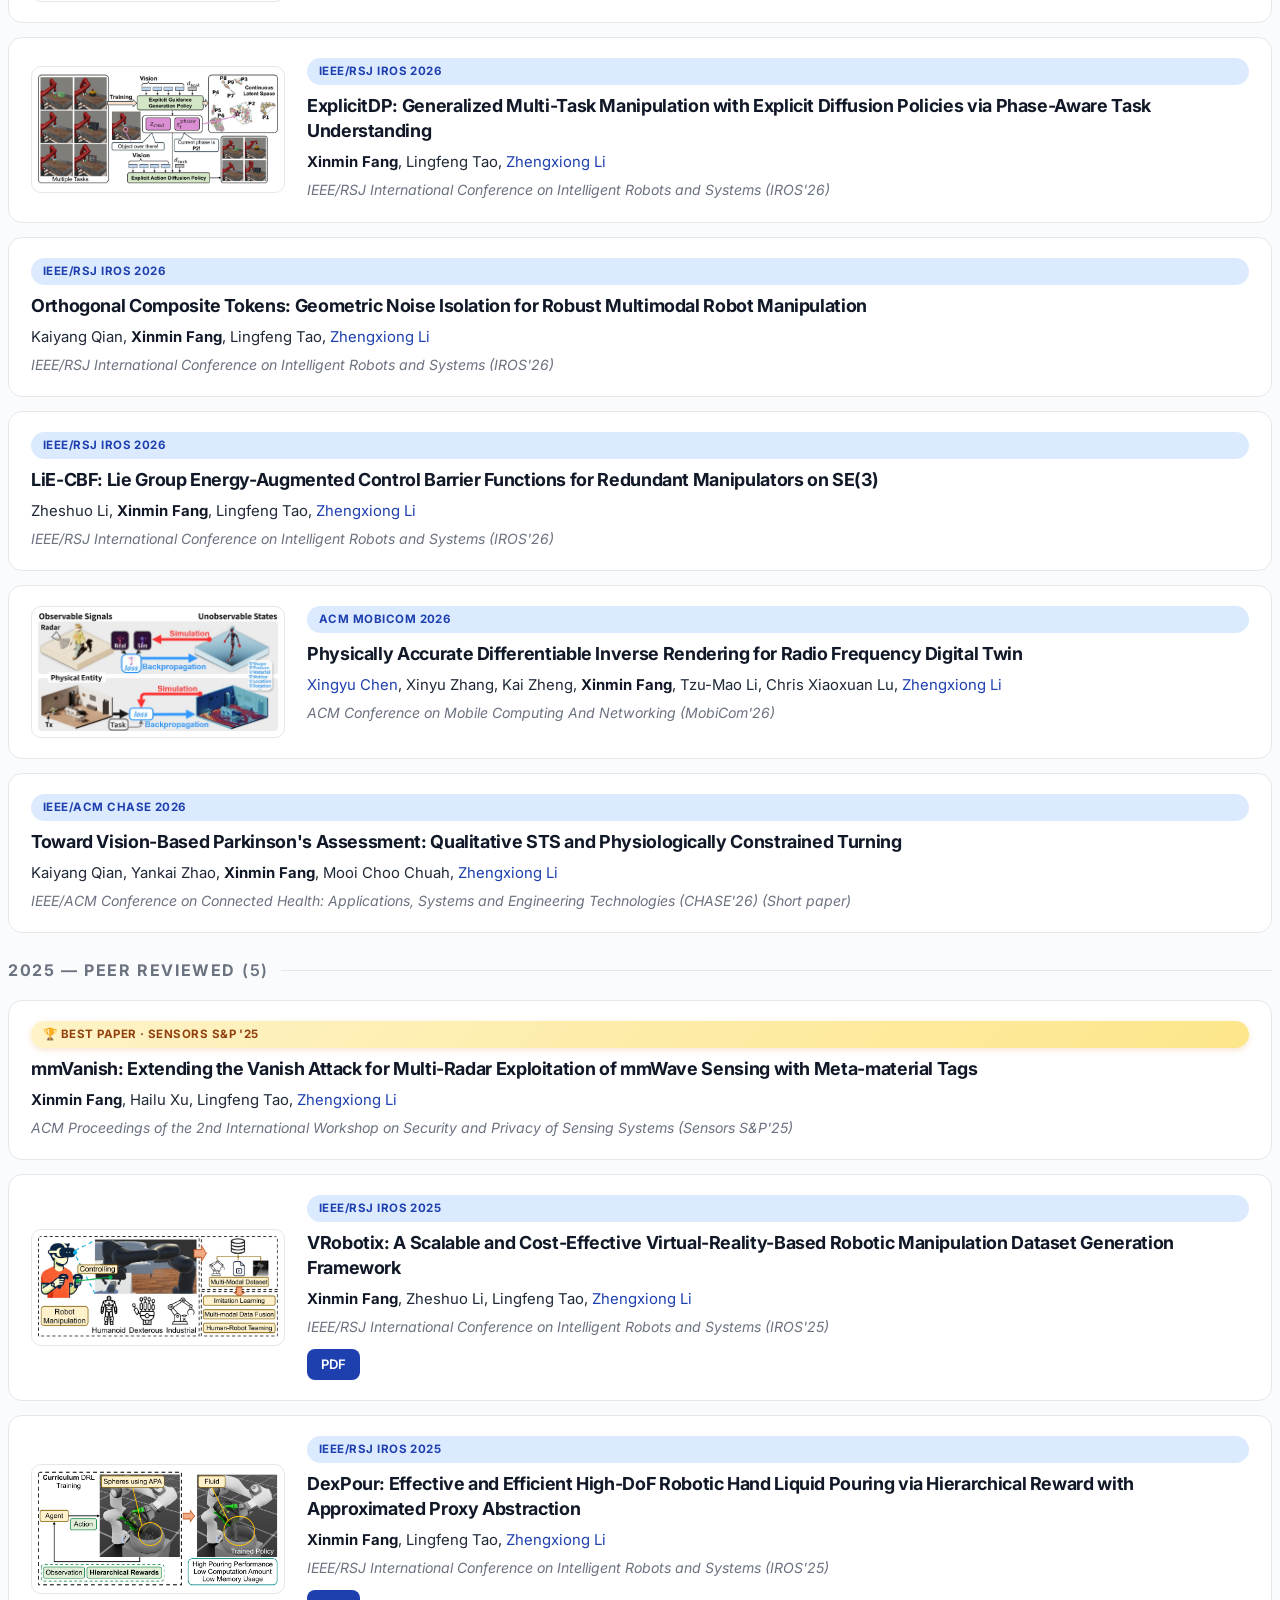
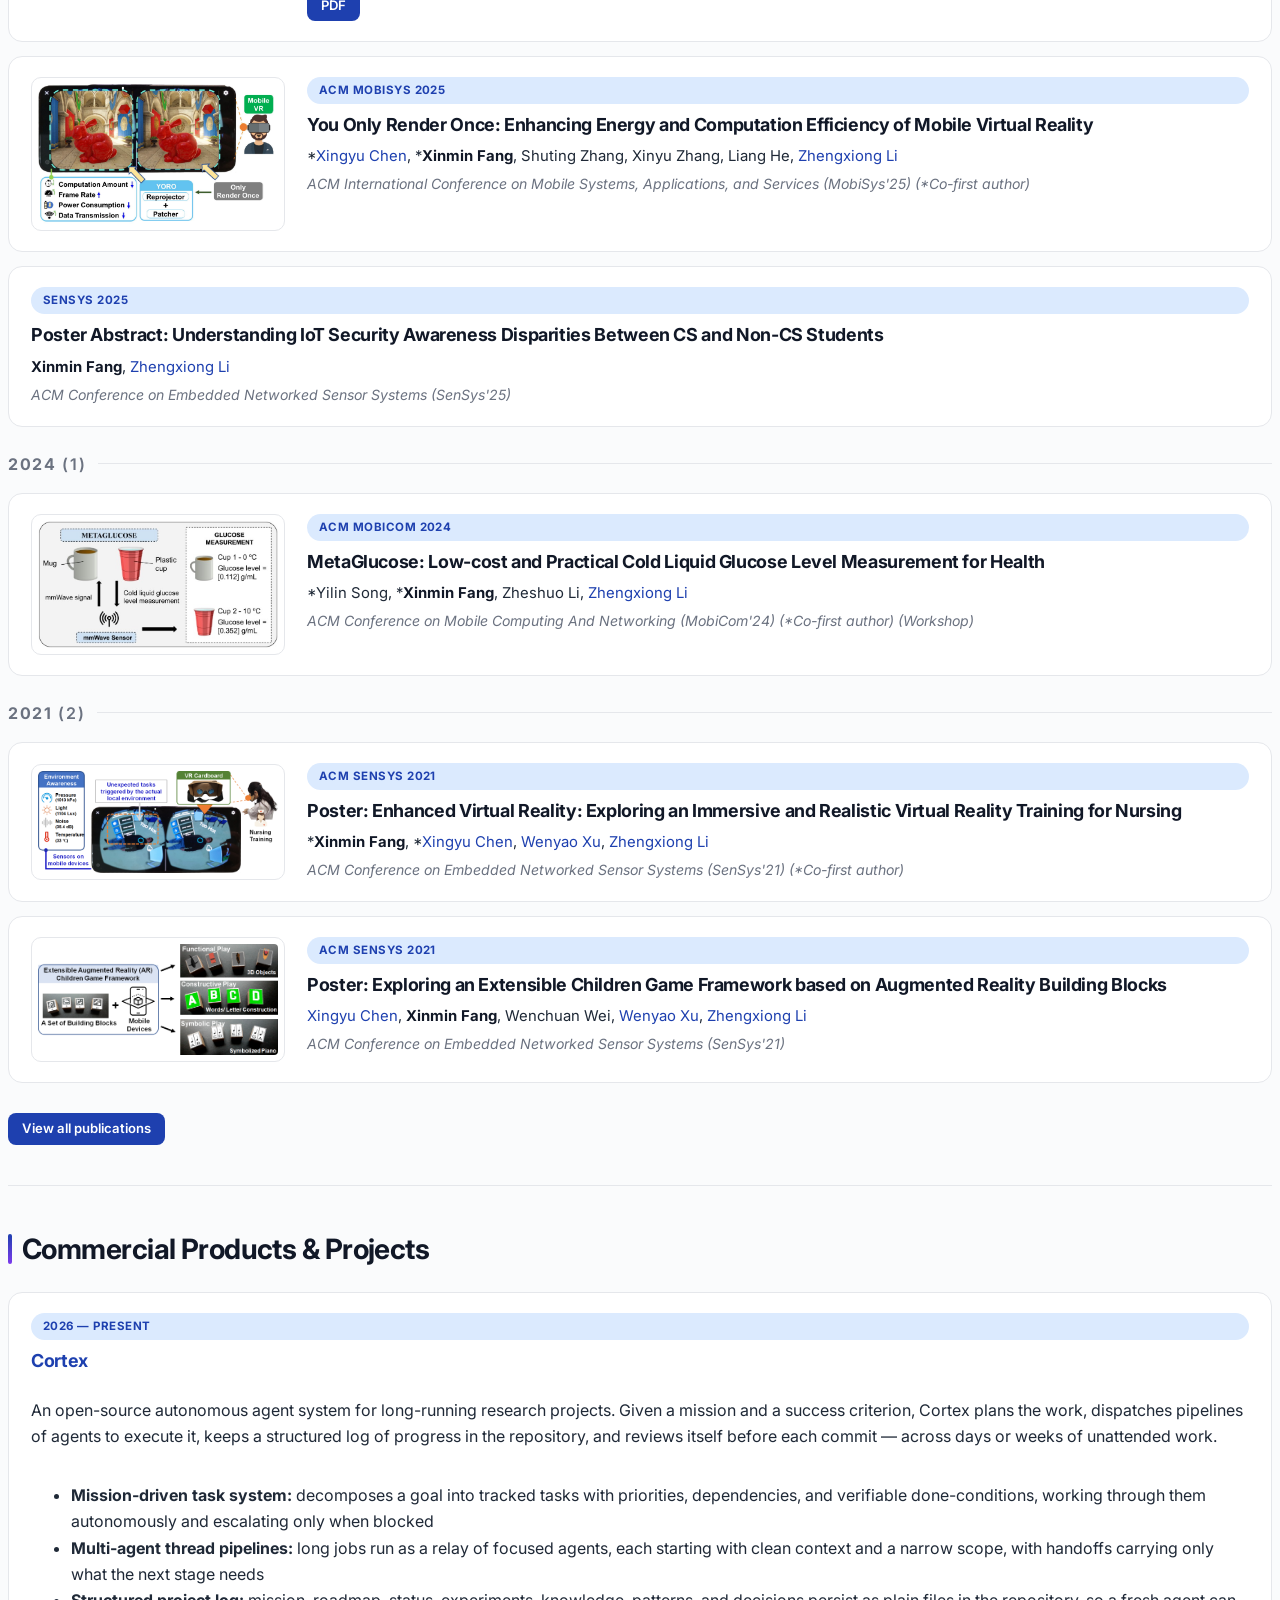
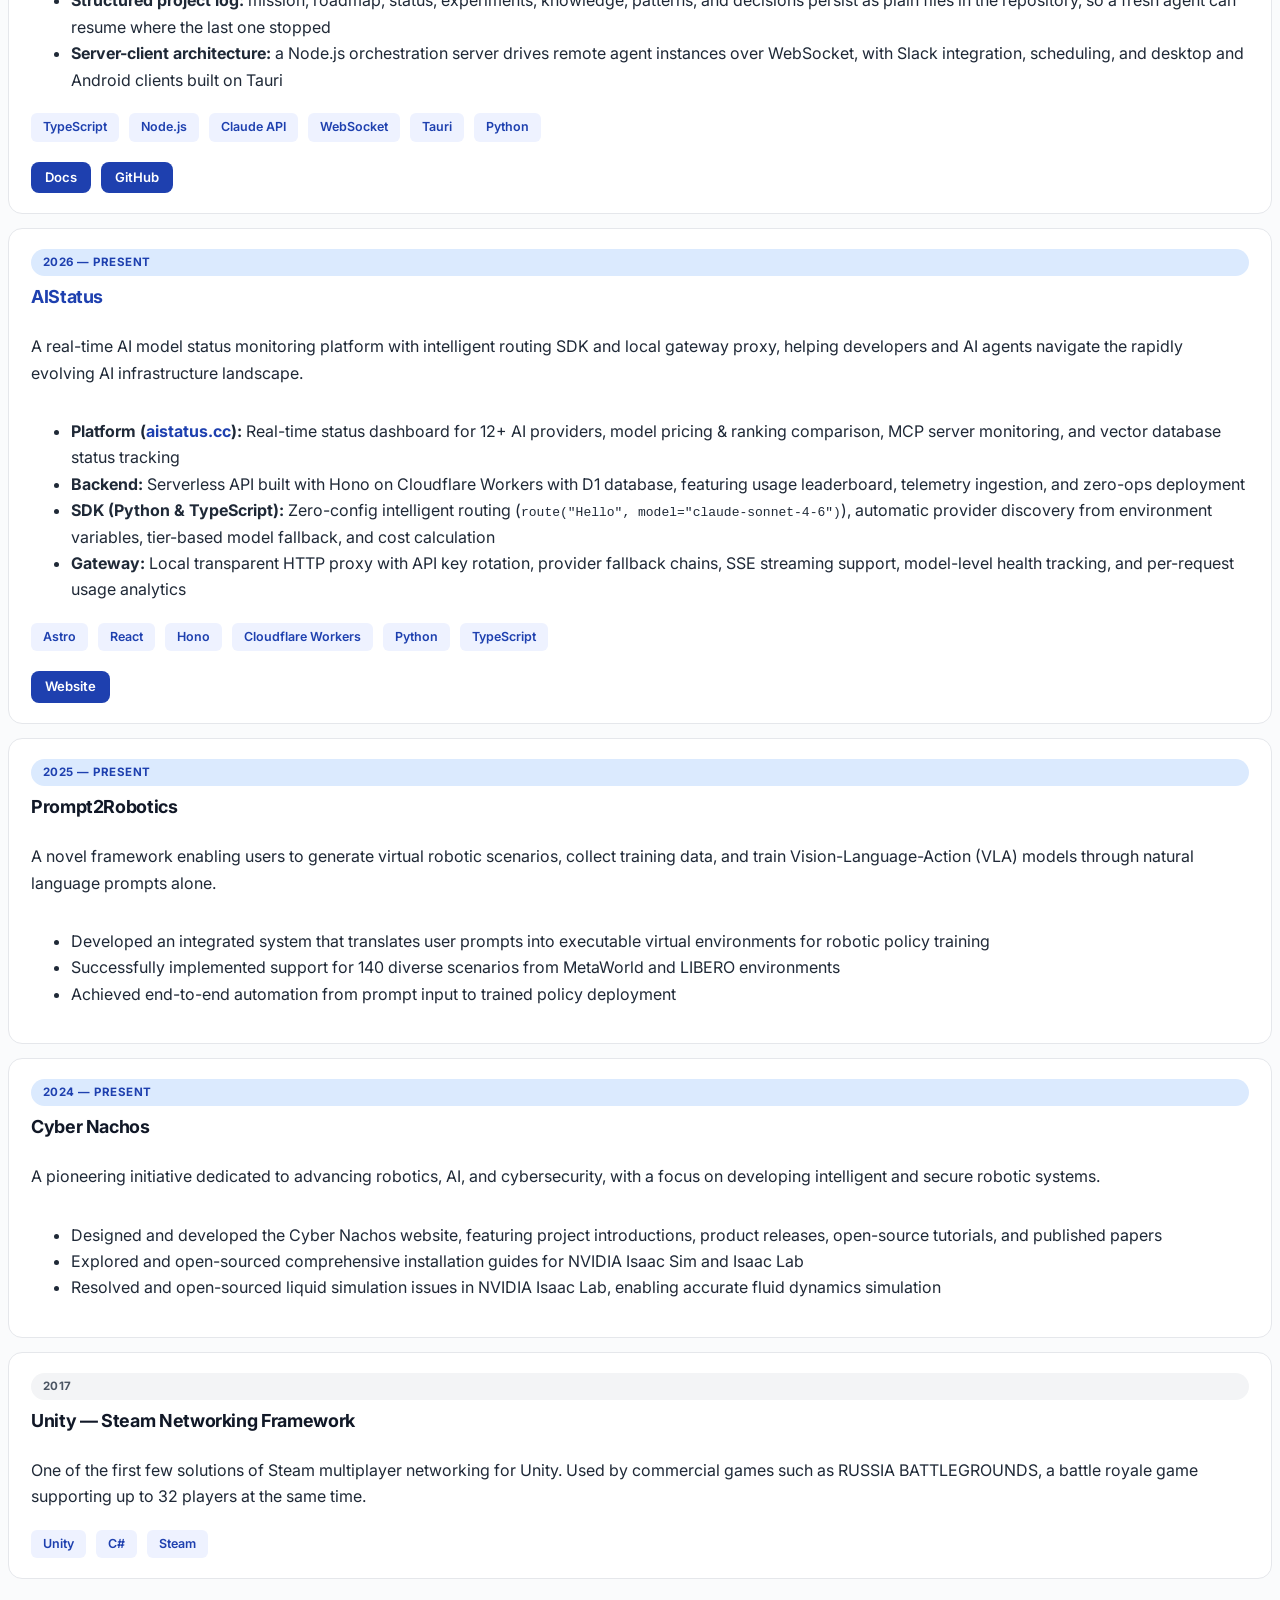
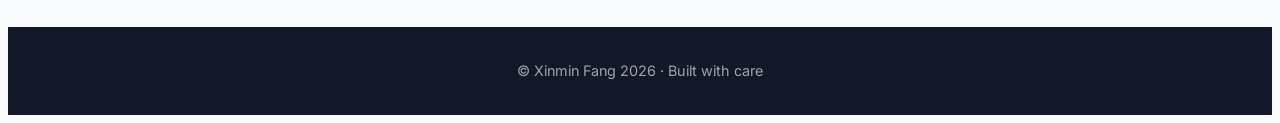
==== commit 07cb508c: "Add CHASE'26 Parkinson's assessment paper; refresh CV" ====
--- a/index.html
+++ b/index.html
@@ -85,6 +85,16 @@
         <a id="news"></a>
         <h2 class="section-title">News</h2>
 
+        <div class="info-card news-card accent-publication">
+          <img src="images/icons/Academic.png" class="card-icon" alt="">
+          <div class="card-body-text">
+            <span class="card-meta">
+              <span class="card-label publication">Publication</span>
+              <span class="date-badge">2026</span>
+            </span>
+            <span class="card-title">Short paper accepted at IEEE/ACM CHASE'26: Toward Vision-Based Parkinson's Assessment</span>
+          </div>
+        </div>
         <div class="info-card news-card accent-publication">
           <img src="images/icons/Academic.png" class="card-icon" alt="">
           <div class="card-body-text">
@@ -253,10 +263,10 @@
   <div class="container">
     <a id="publications"></a>
     <div class="section-head">
-      <h2 class="section-title">Selected Publications <span class="count">(13)</span></h2>
+      <h2 class="section-title">Selected Publications <span class="count">(14)</span></h2>
       <a href="publications.html" class="section-link">All publications &rarr;</a>
     </div>
-    <div class="year-header">2026 — Peer Reviewed <span class="count">(5)</span></div>
+    <div class="year-header">2026 — Peer Reviewed <span class="count">(6)</span></div>
 
     <div class="pub-card">
       <div class="pub-thumb"><img src="images/Publications/IROS_DexTact.jpg" alt="DexTact"></div>
@@ -303,6 +313,15 @@
         <h3>Physically Accurate Differentiable Inverse Rendering for Radio Frequency Digital Twin</h3>
         <div class="pub-authors"><a href="https://xingyuchen.me/" target="_blank">Xingyu Chen</a>, Xinyu Zhang, Kai Zheng, <b>Xinmin Fang</b>, Tzu-Mao Li, Chris Xiaoxuan Lu, <a href="https://cse.ucdenver.edu/~lizheng/" target="_blank">Zhengxiong Li</a></div>
         <p class="pub-venue">ACM Conference on Mobile Computing And Networking (MobiCom'26)</p>
+      </div>
+    </div>
+
+    <div class="pub-card">
+      <div class="pub-body">
+        <span class="venue-pill">IEEE/ACM CHASE 2026</span>
+        <h3>Toward Vision-Based Parkinson's Assessment: Qualitative STS and Physiologically Constrained Turning</h3>
+        <div class="pub-authors">Kaiyang Qian, Yankai Zhao, <b>Xinmin Fang</b>, Mooi Choo Chuah, <a href="https://cse.ucdenver.edu/~lizheng/" target="_blank">Zhengxiong Li</a></div>
+        <p class="pub-venue">IEEE/ACM Conference on Connected Health: Applications, Systems and Engineering Technologies (CHASE'26) (Short paper)</p>
       </div>
     </div>
 
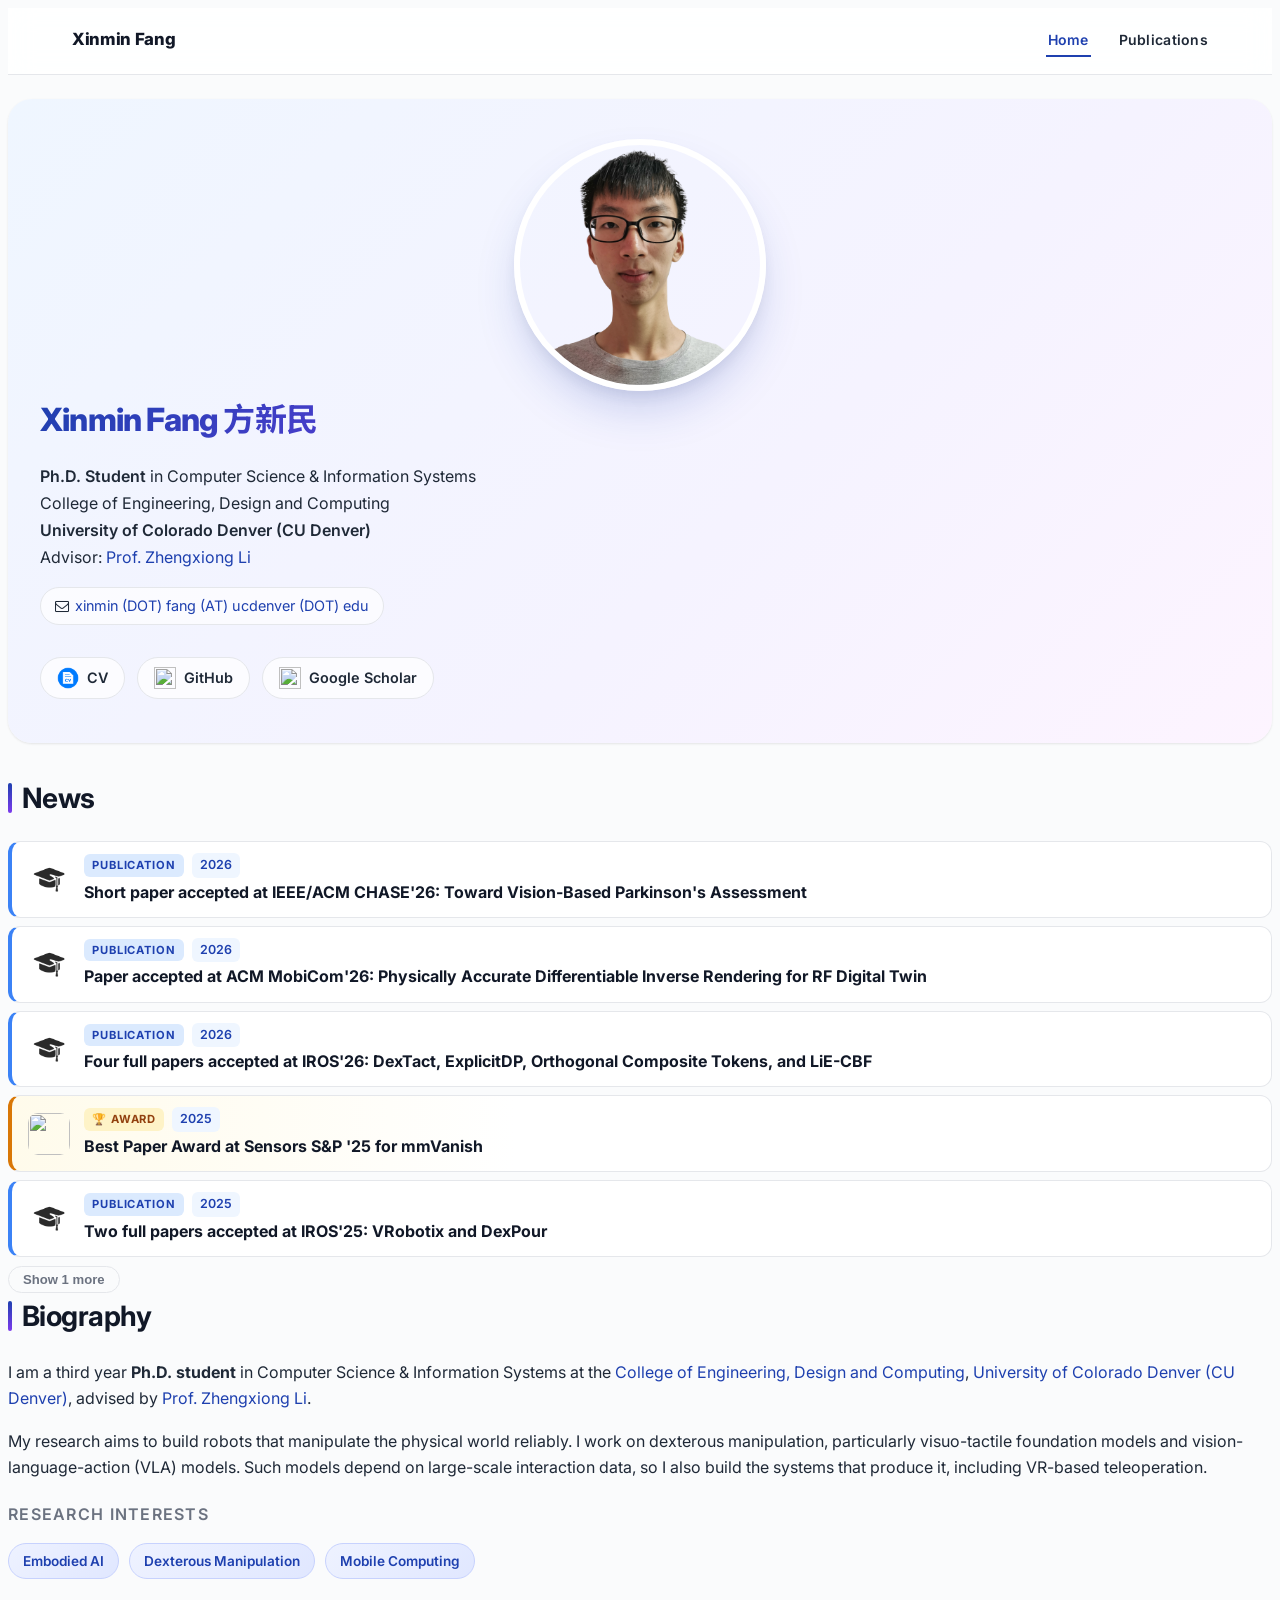
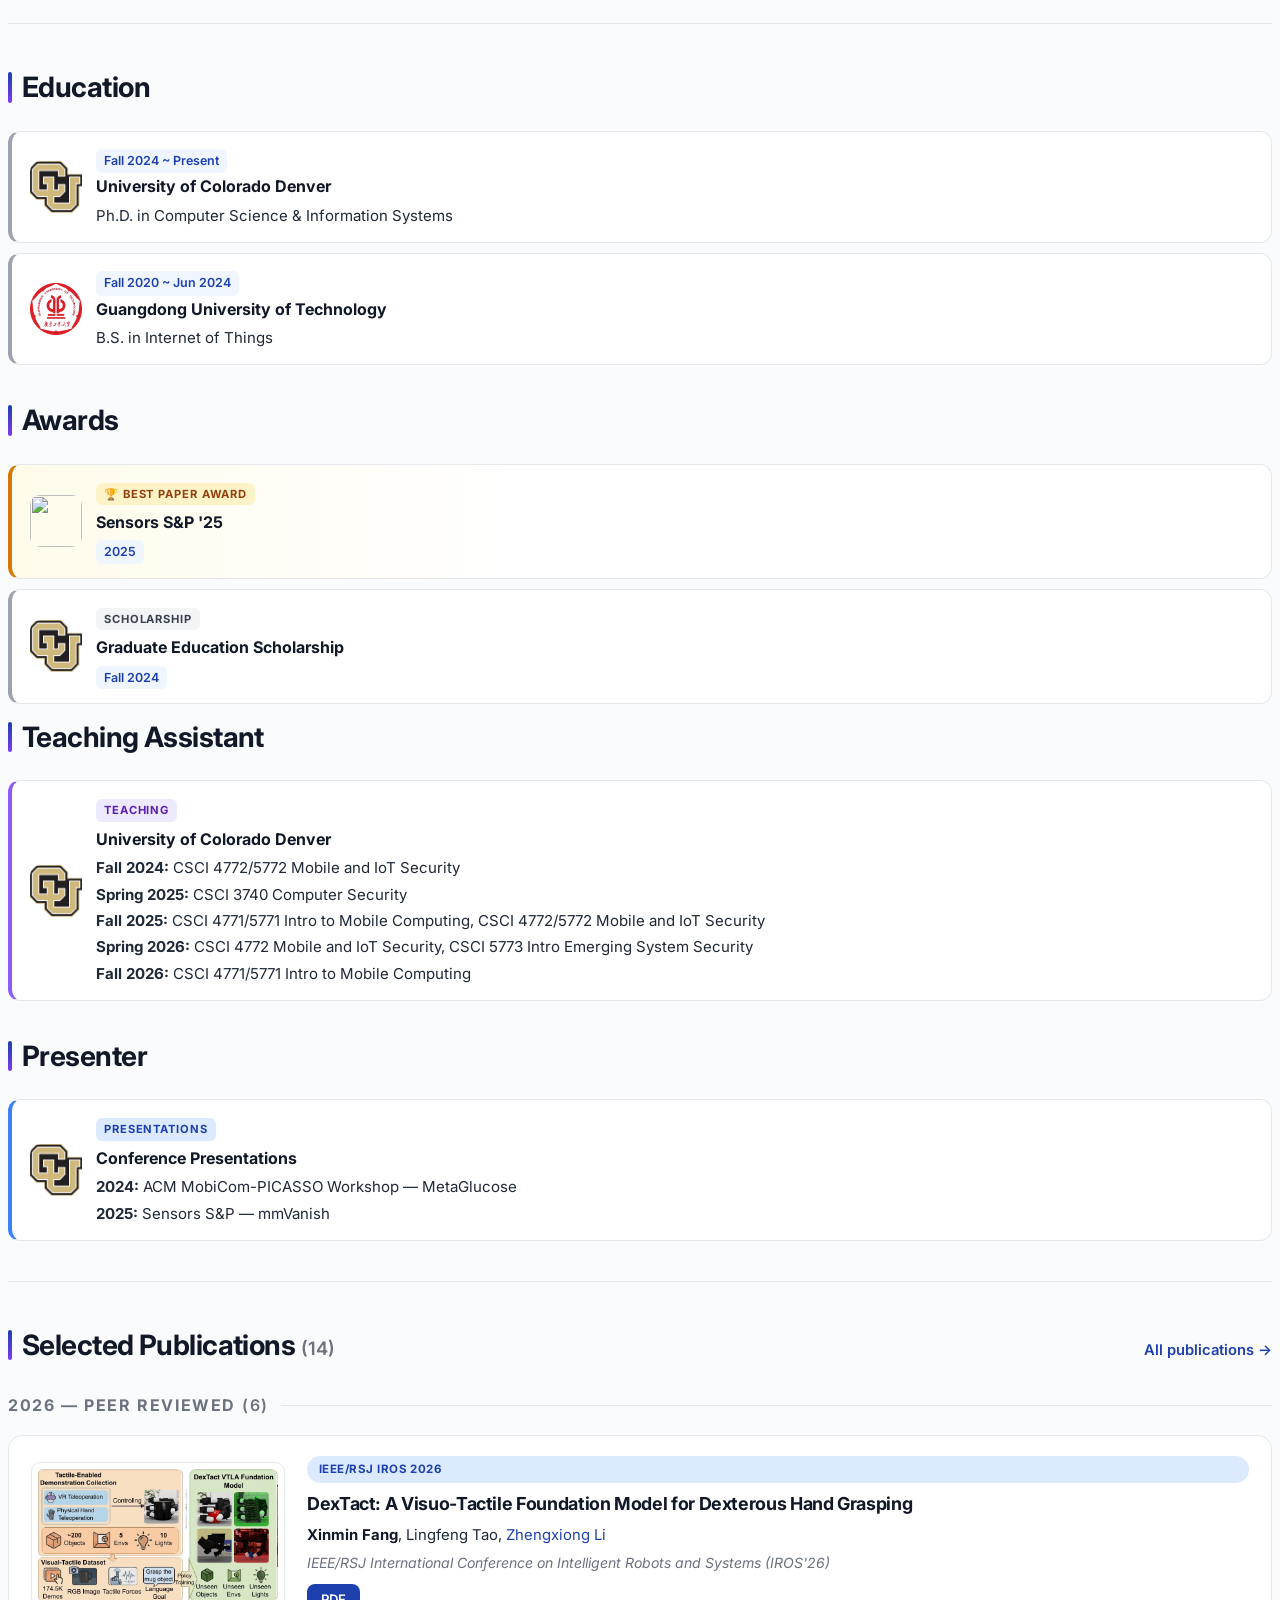
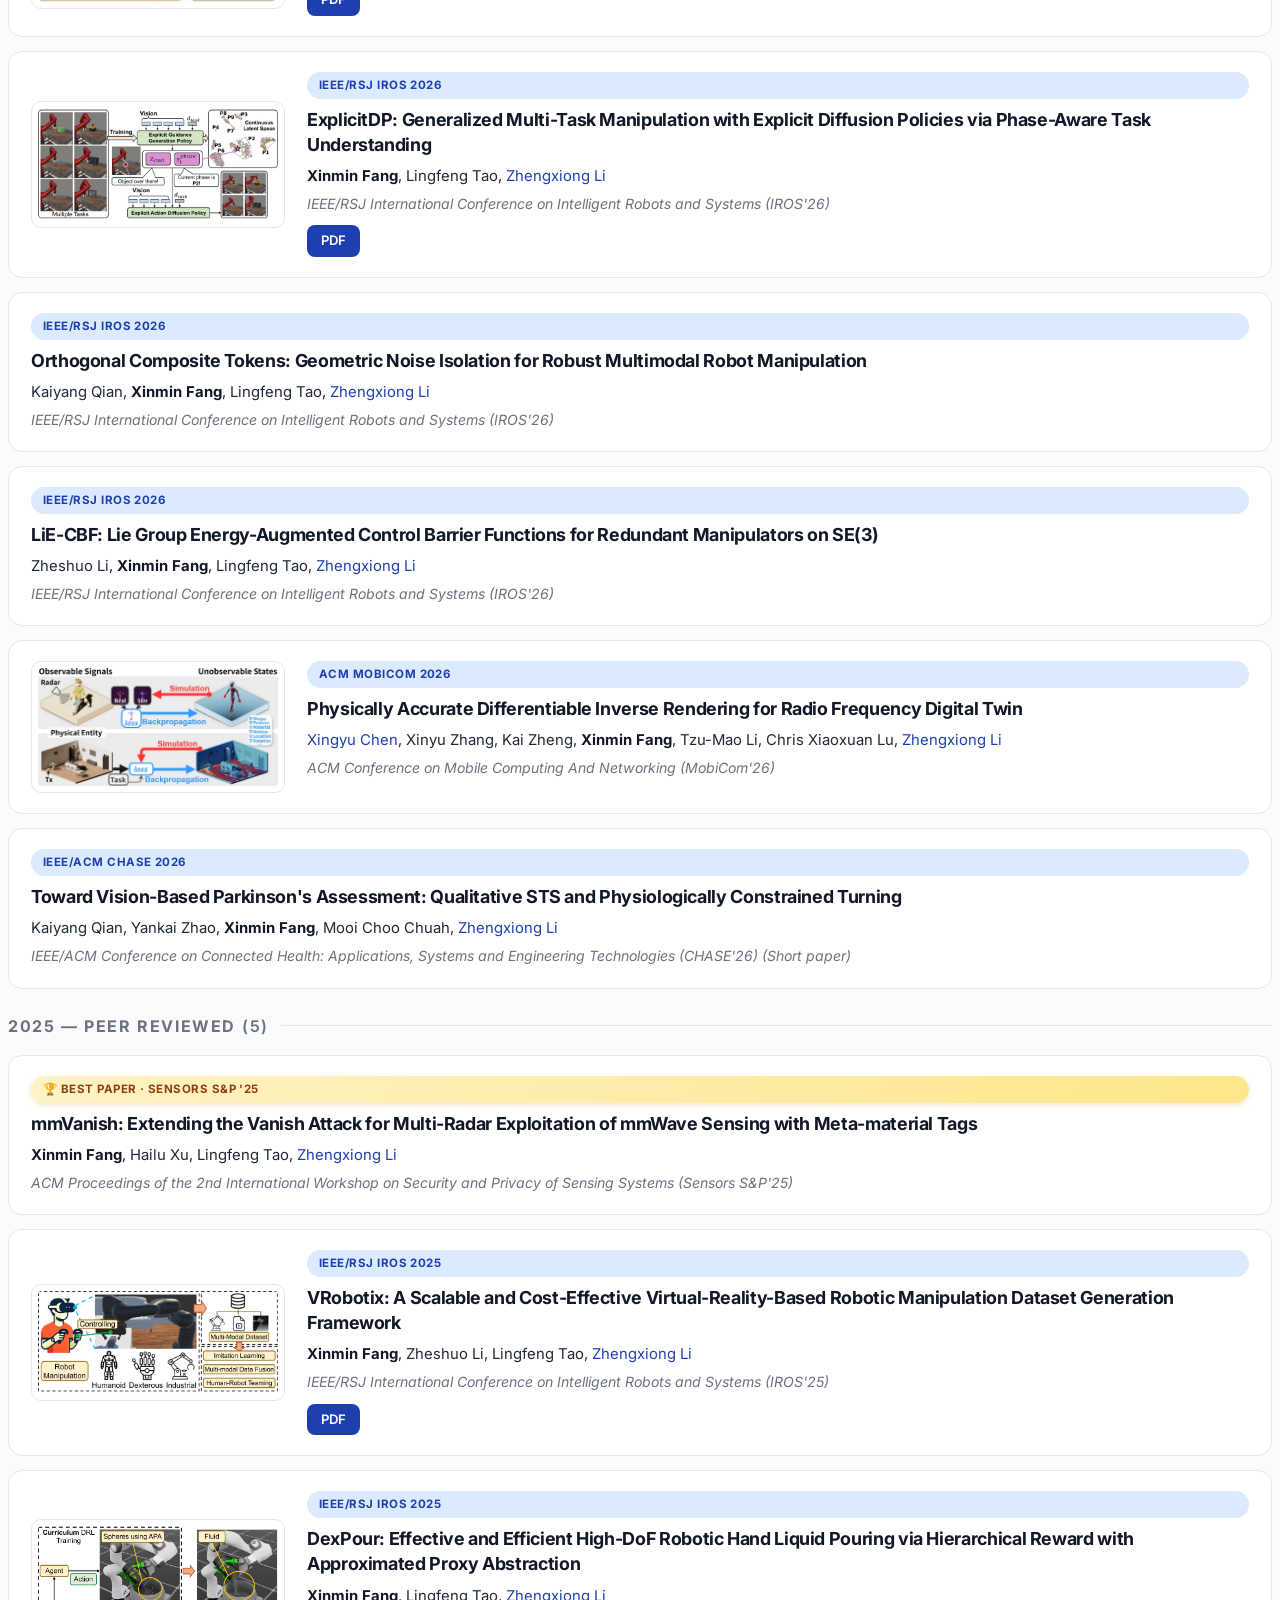
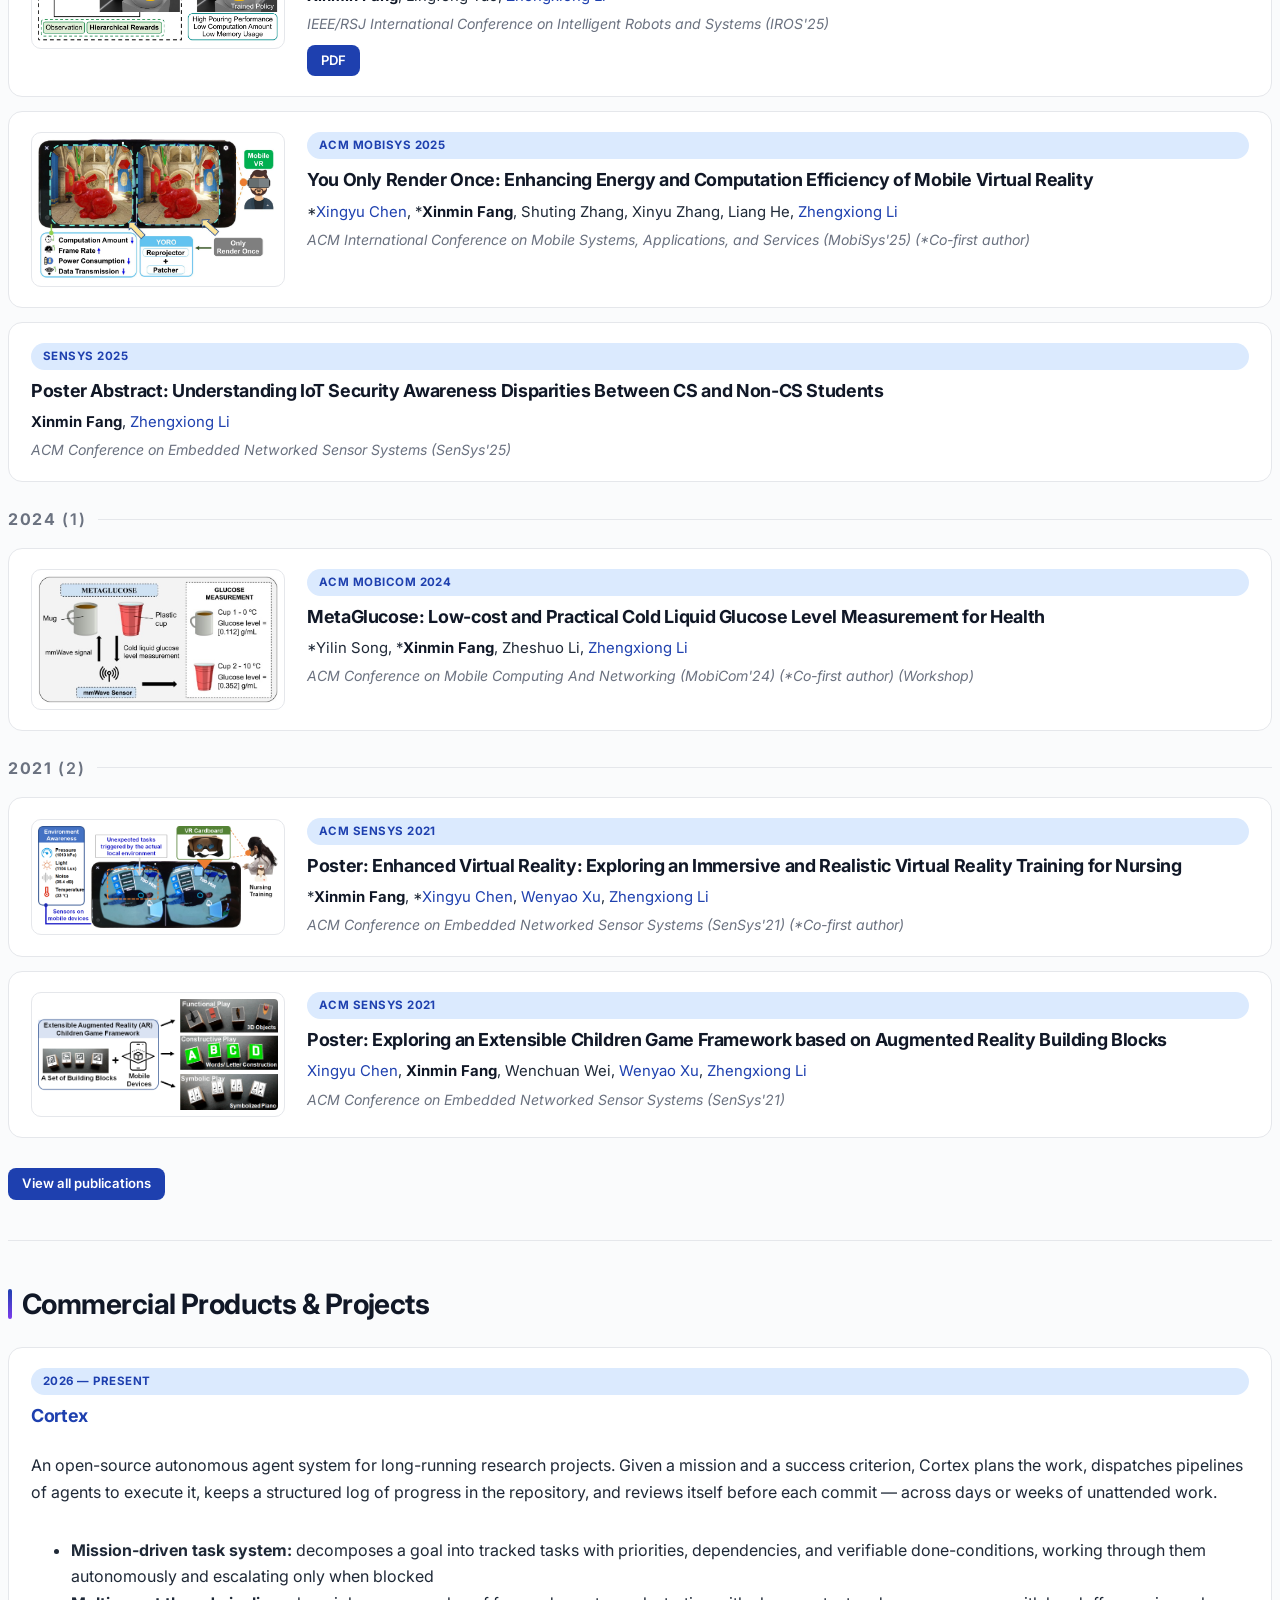
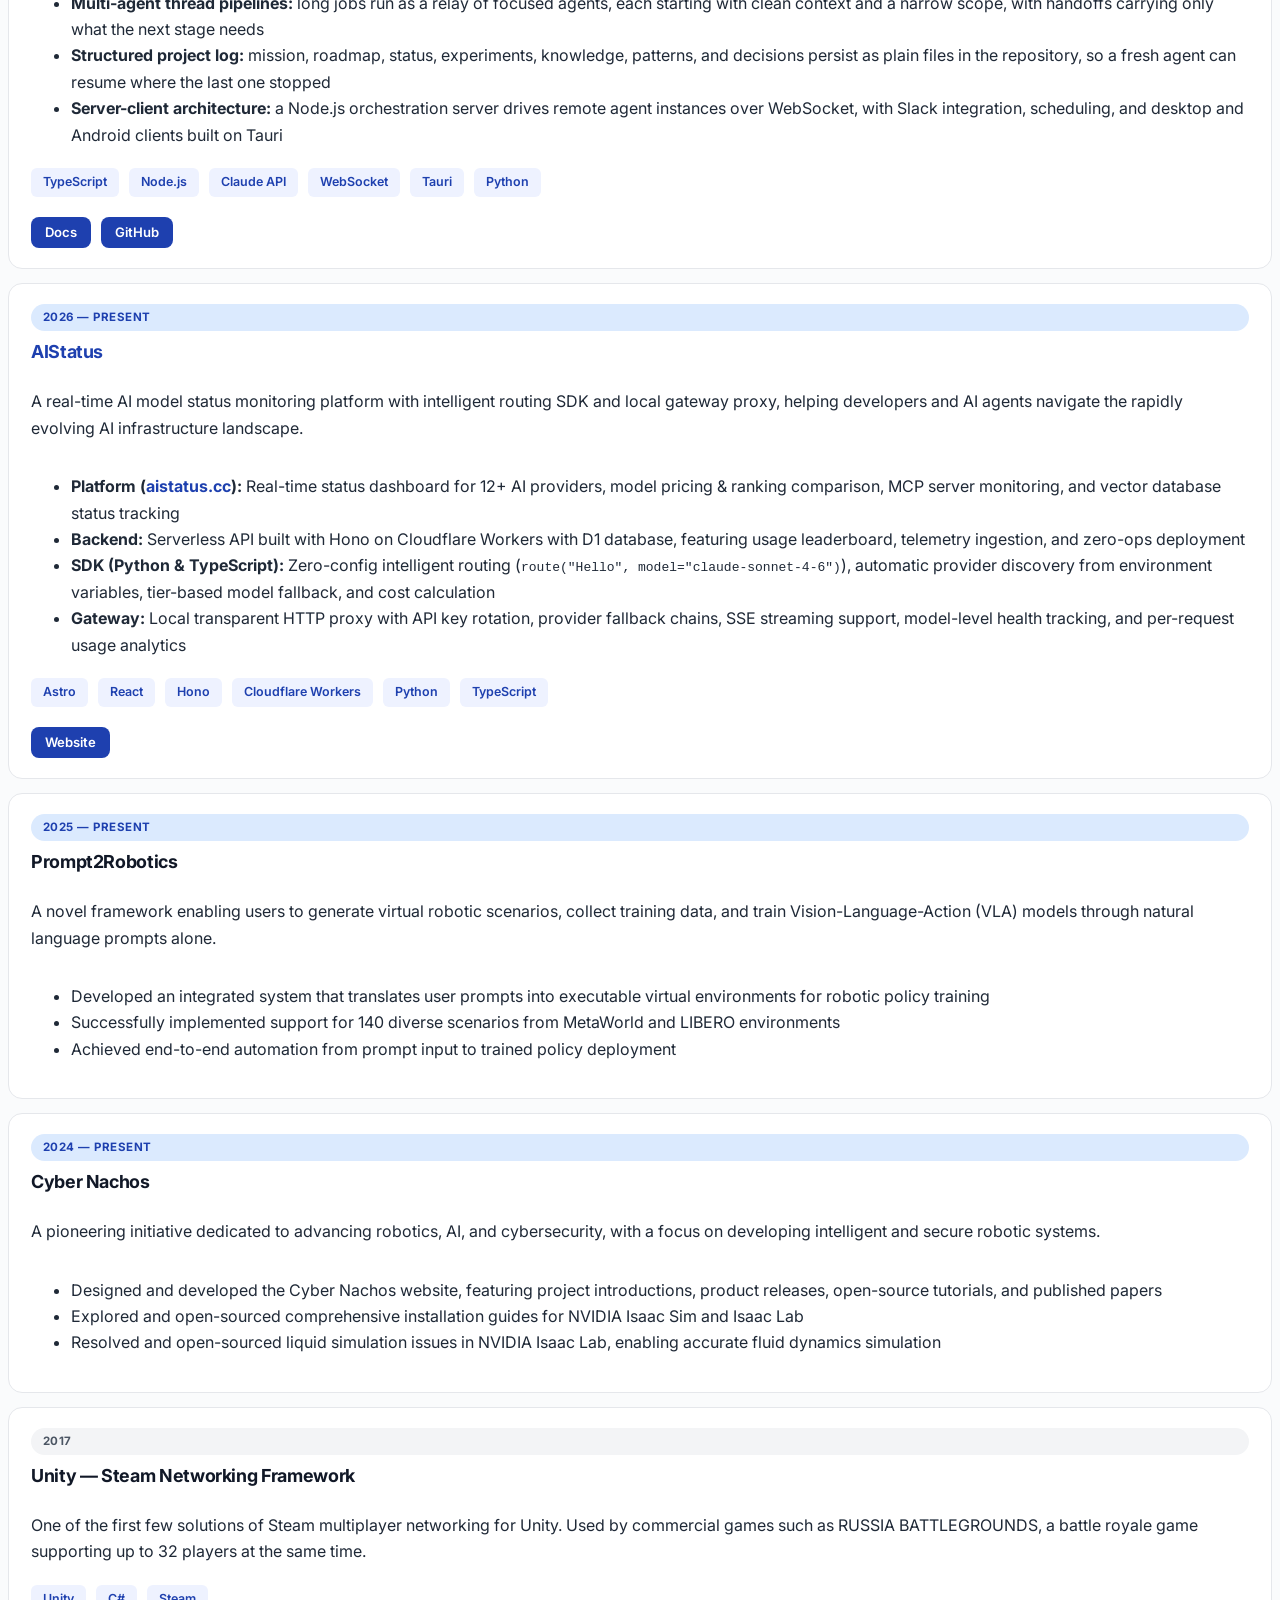
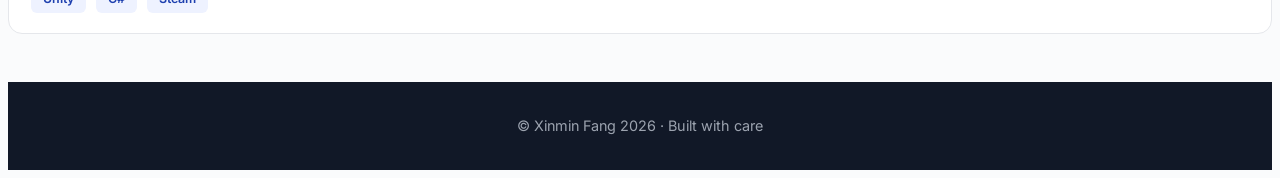
==== commit 4289b88e: "Add PDFs for IROS 2026 papers" ====
--- a/index.html
+++ b/index.html
@@ -275,6 +275,7 @@
         <h3>DexTact: A Visuo-Tactile Foundation Model for Dexterous Hand Grasping</h3>
         <div class="pub-authors"><b>Xinmin Fang</b>, Lingfeng Tao, <a href="https://cse.ucdenver.edu/~lizheng/" target="_blank">Zhengxiong Li</a></div>
         <p class="pub-venue">IEEE/RSJ International Conference on Intelligent Robots and Systems (IROS'26)</p>
+        <div><a href="files/DexTact_IROS2026.pdf" target="_blank" class="btn-ext">PDF</a></div>
       </div>
     </div>
 
@@ -285,6 +286,7 @@
         <h3>ExplicitDP: Generalized Multi-Task Manipulation with Explicit Diffusion Policies via Phase-Aware Task Understanding</h3>
         <div class="pub-authors"><b>Xinmin Fang</b>, Lingfeng Tao, <a href="https://cse.ucdenver.edu/~lizheng/" target="_blank">Zhengxiong Li</a></div>
         <p class="pub-venue">IEEE/RSJ International Conference on Intelligent Robots and Systems (IROS'26)</p>
+        <div><a href="files/ExplicitDP_IROS2026.pdf" target="_blank" class="btn-ext">PDF</a></div>
       </div>
     </div>
 
